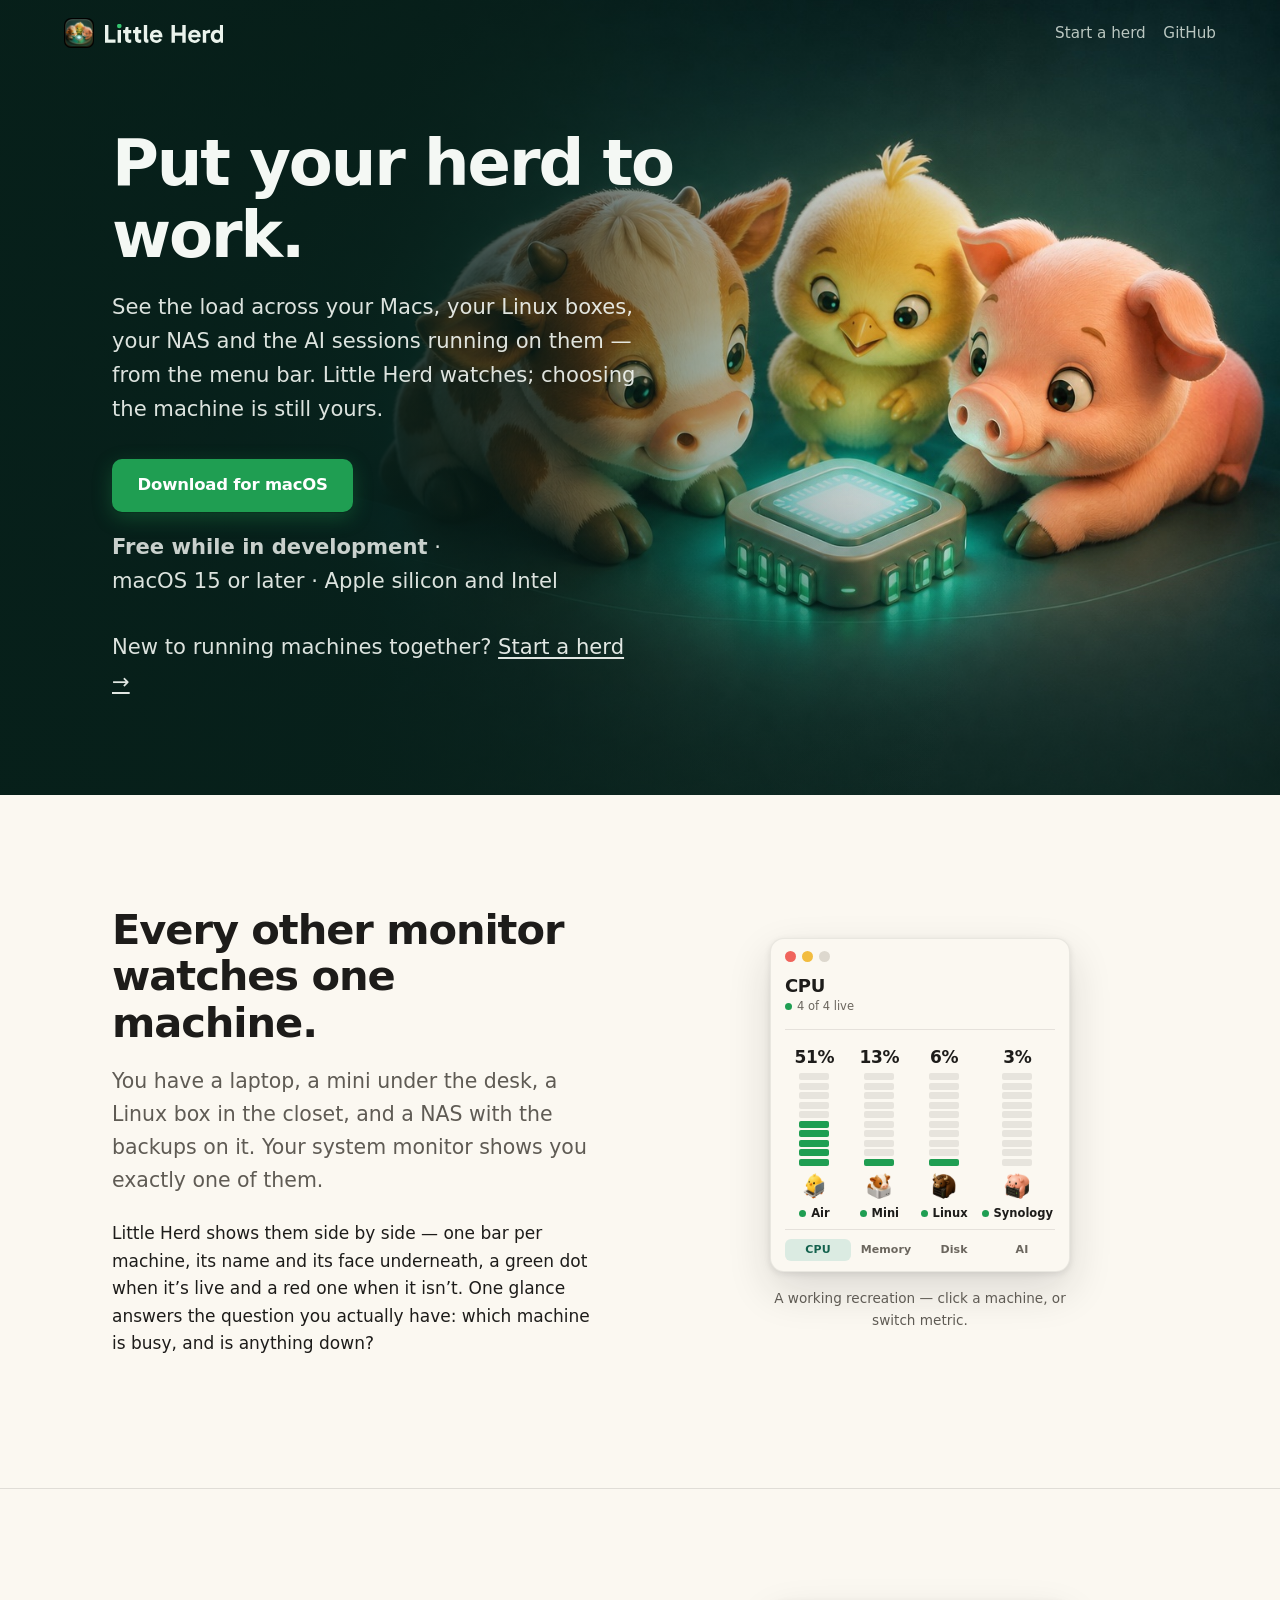
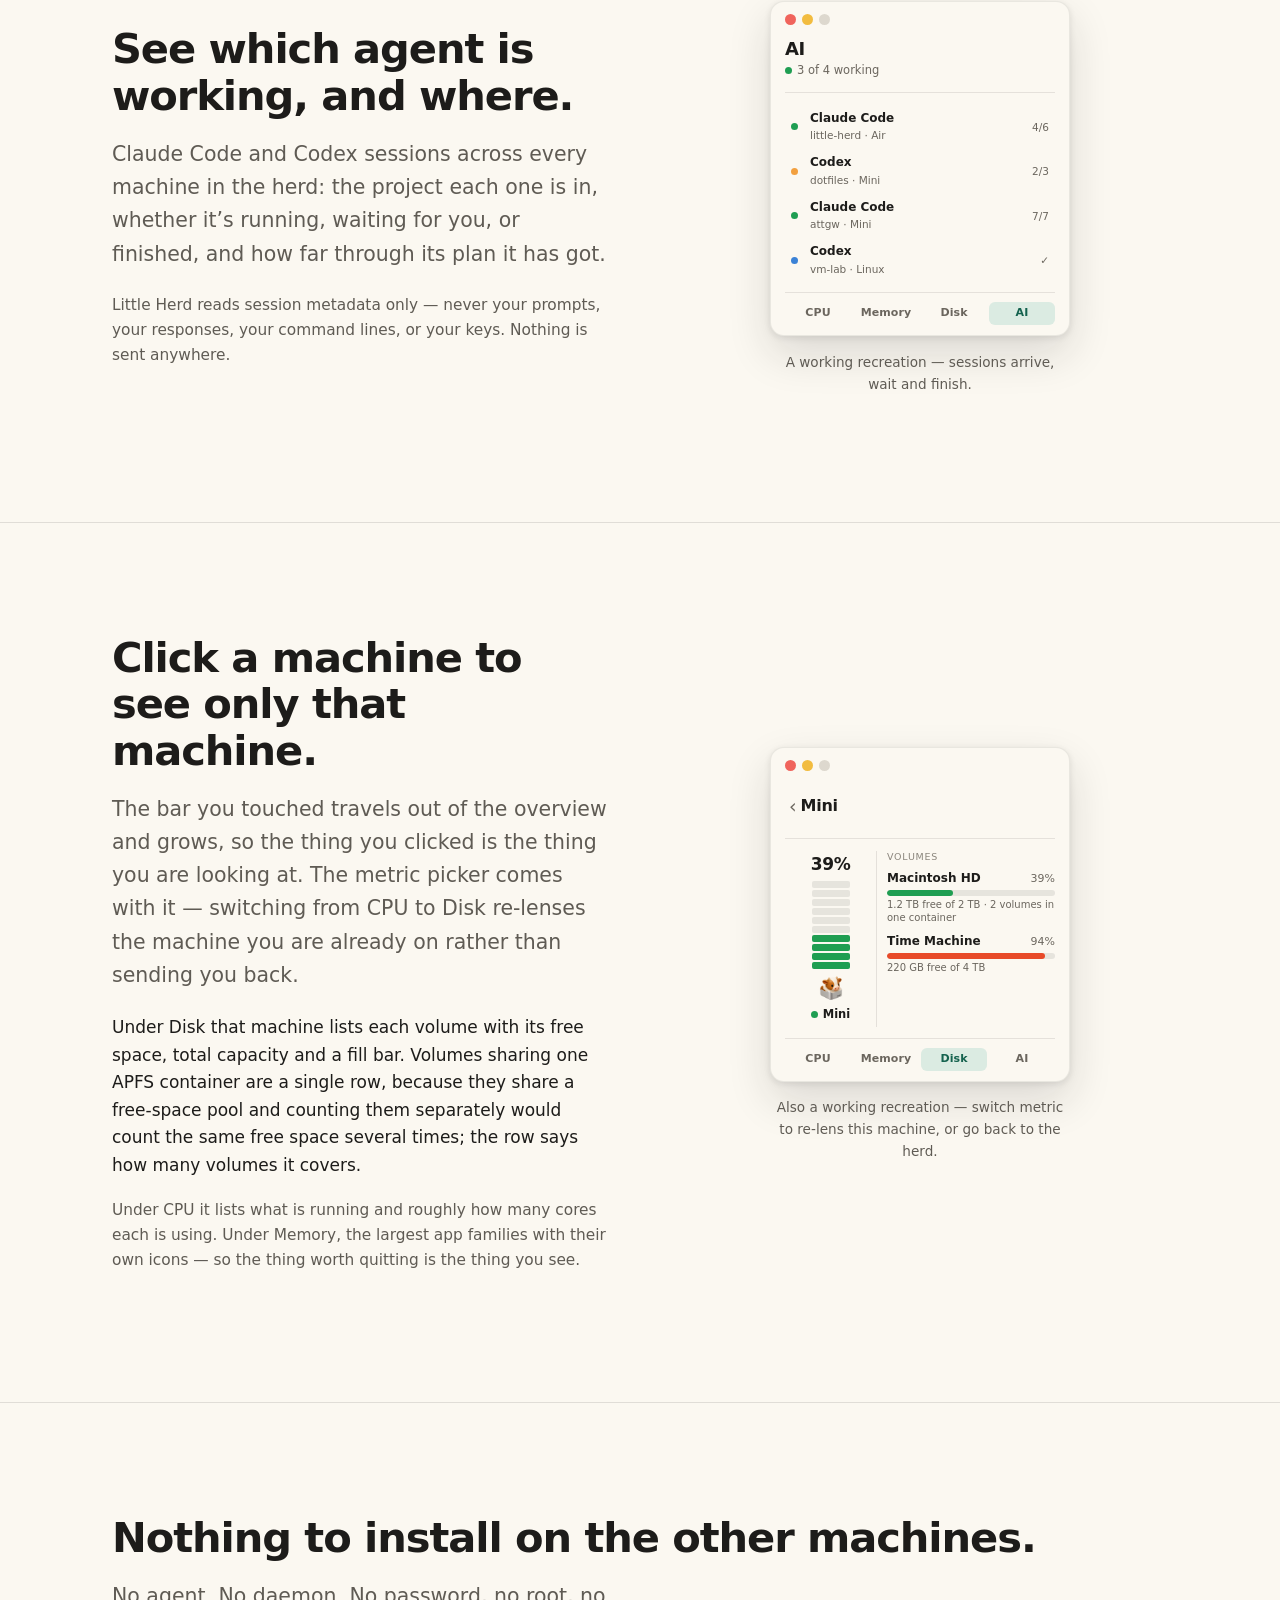
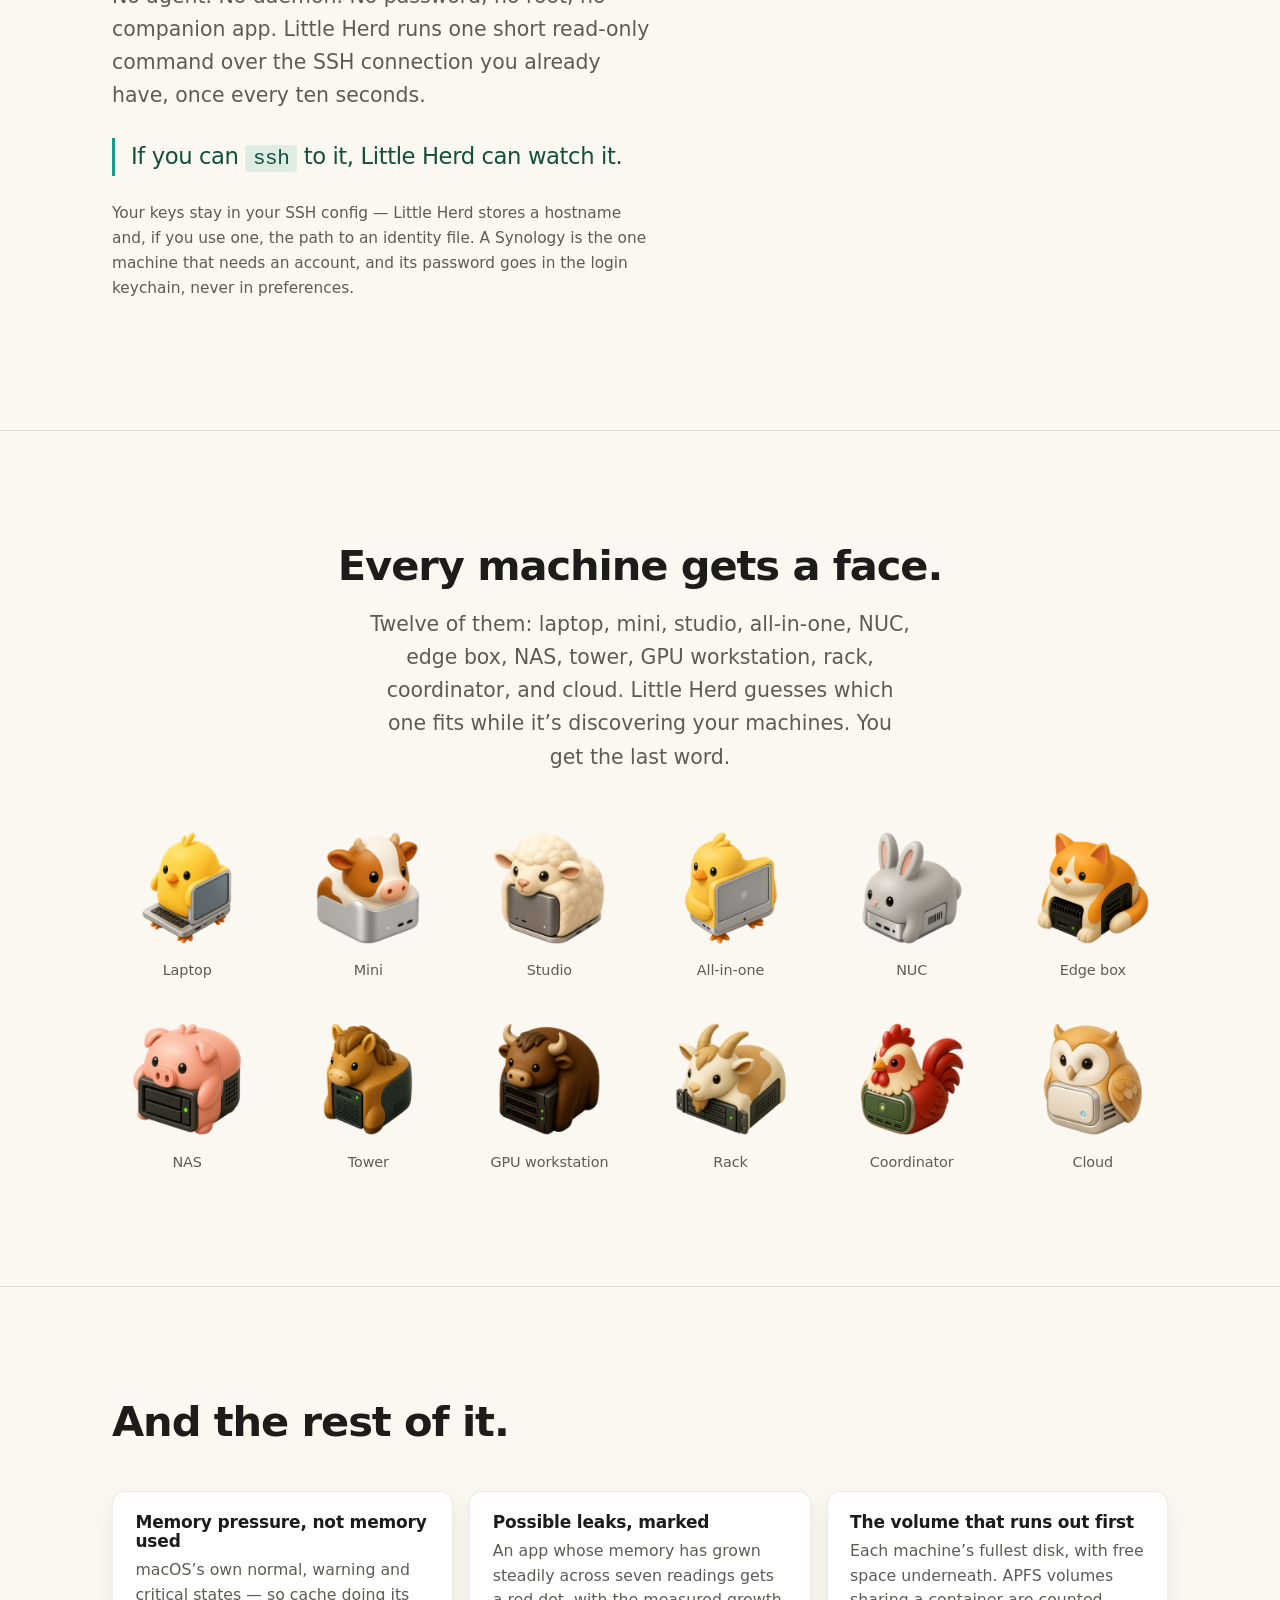
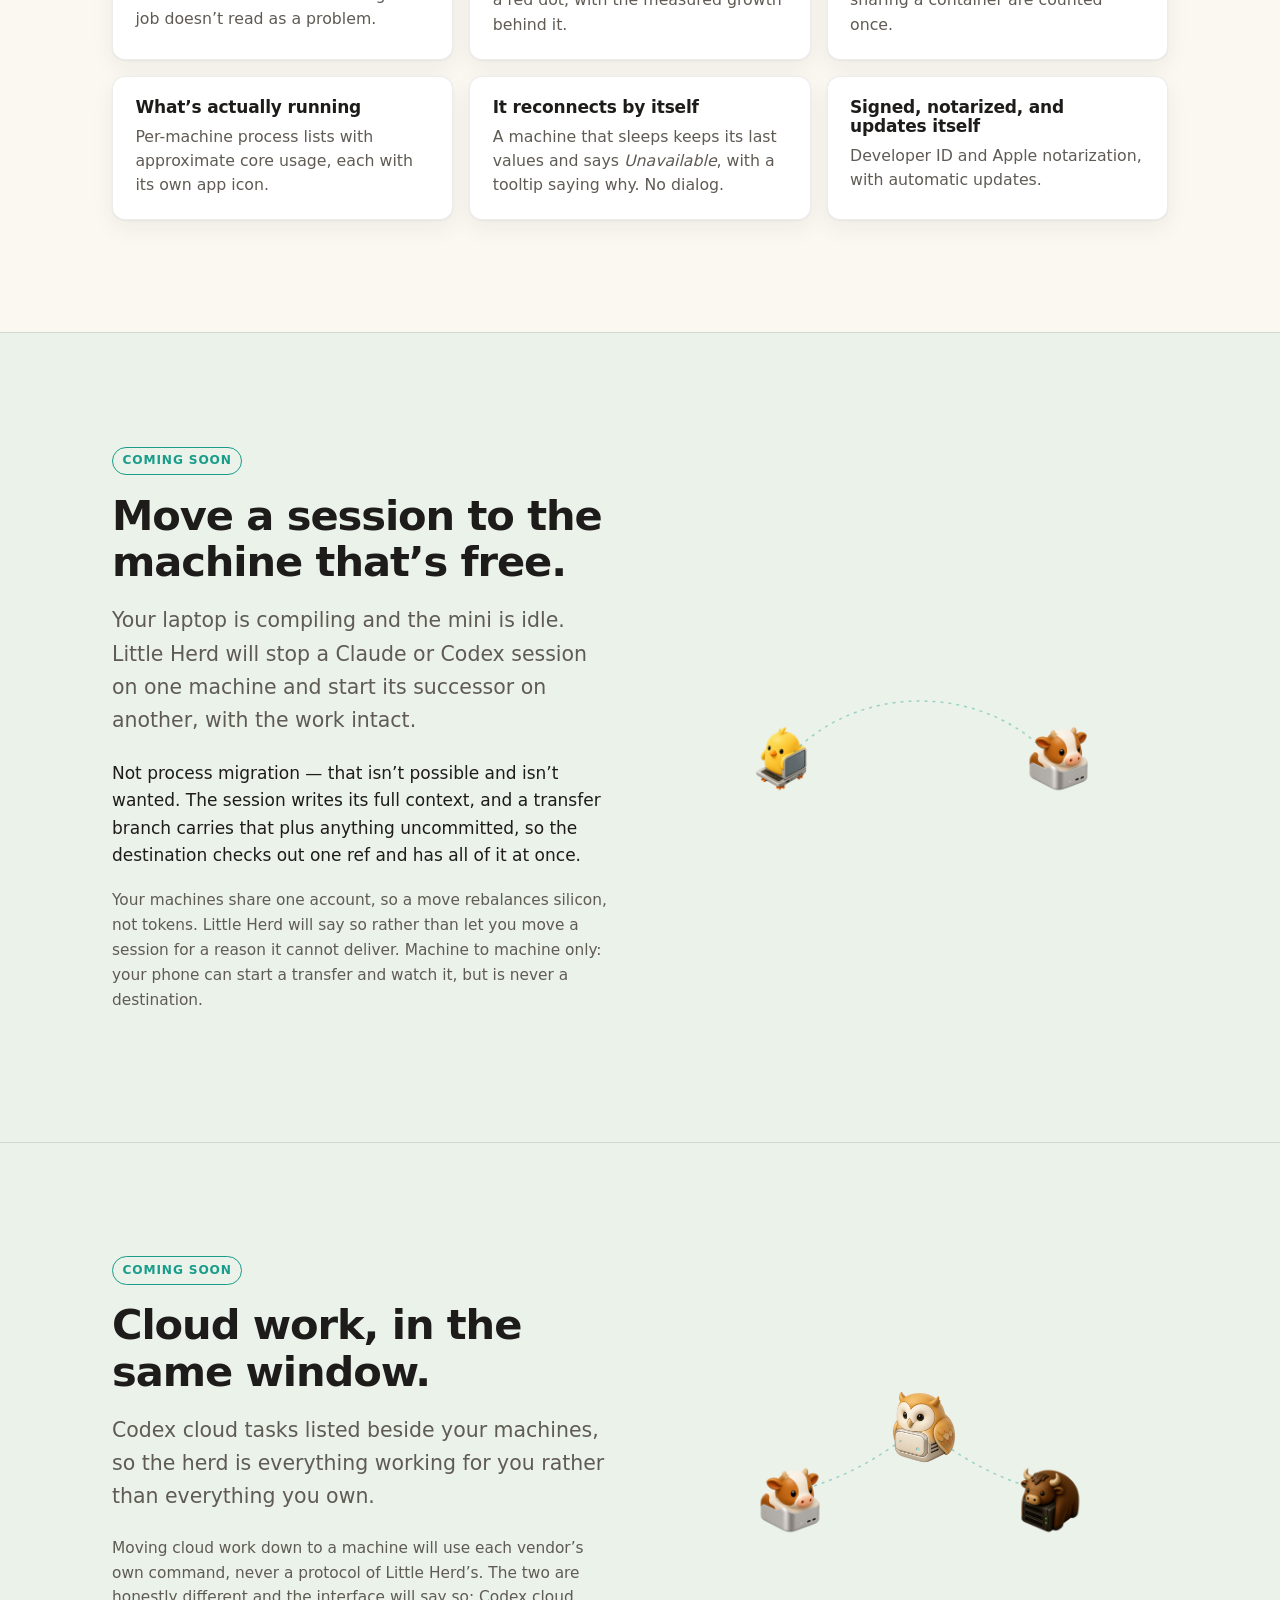
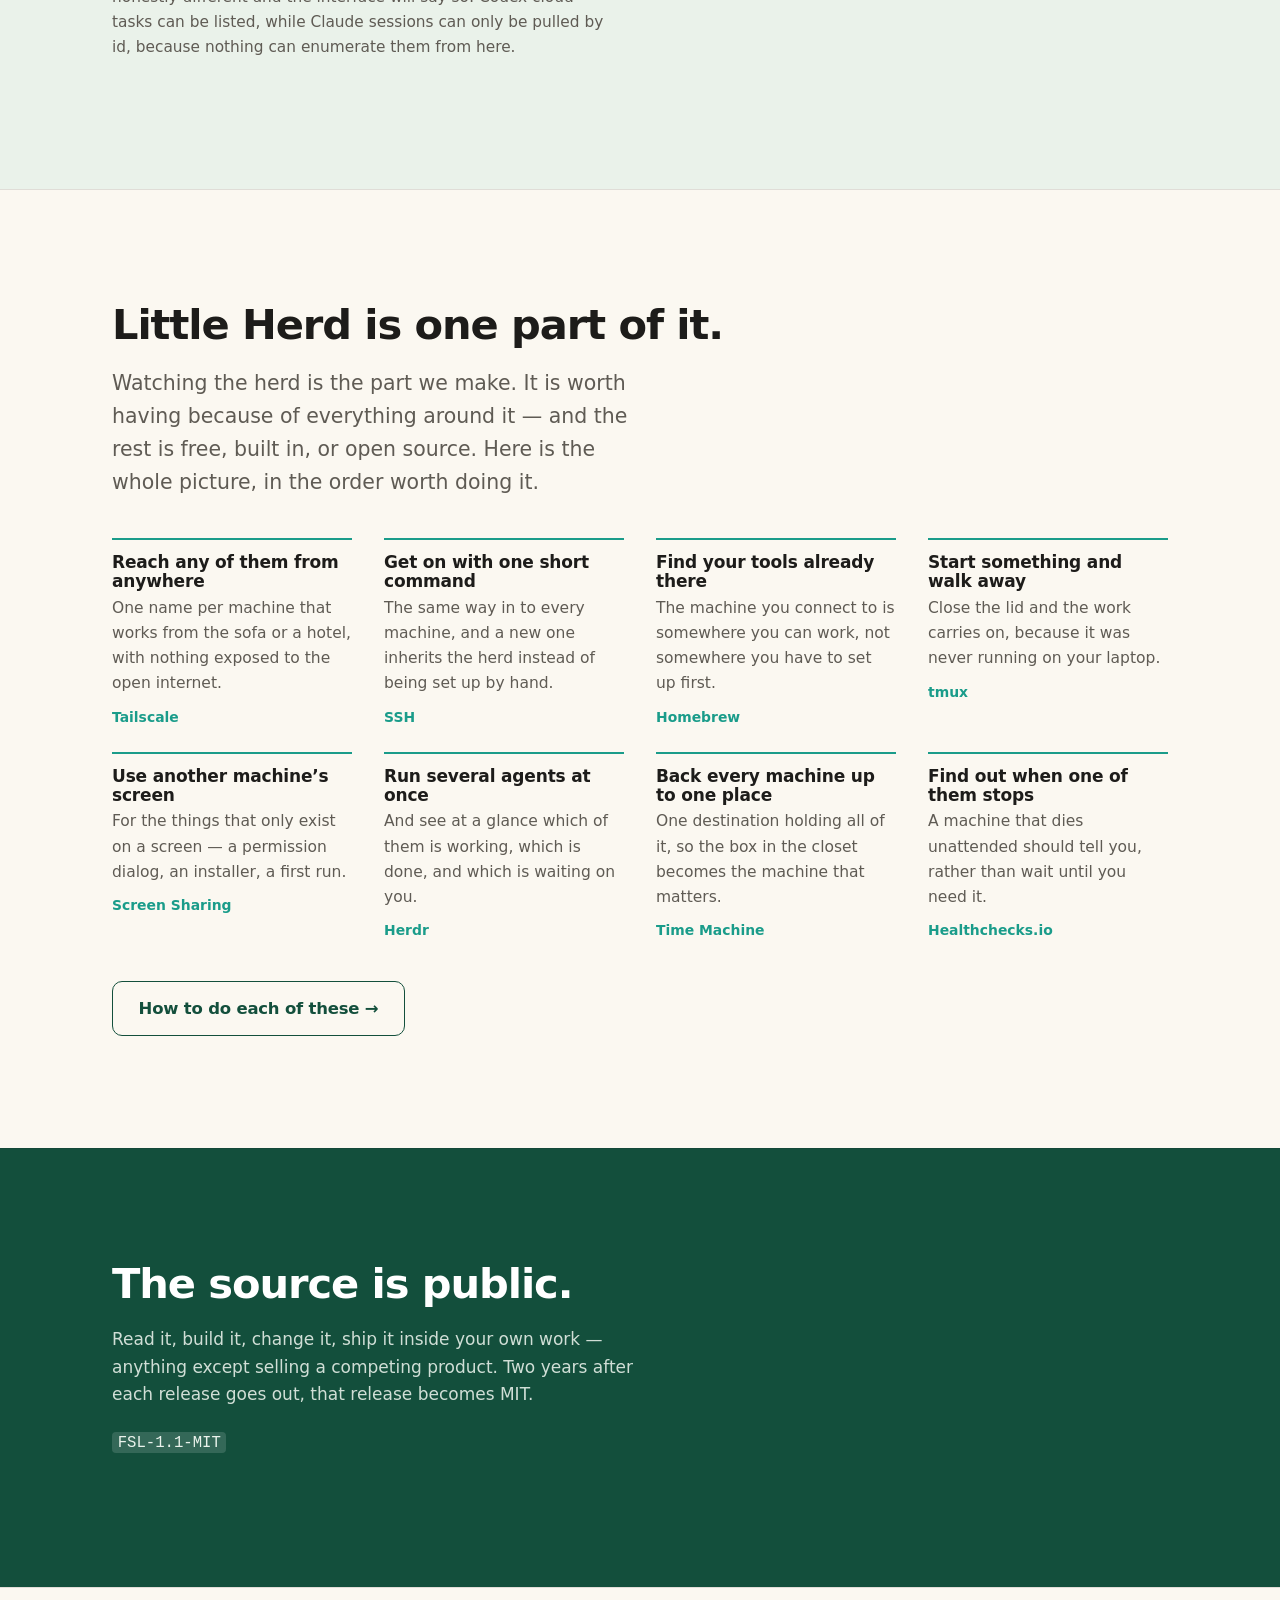
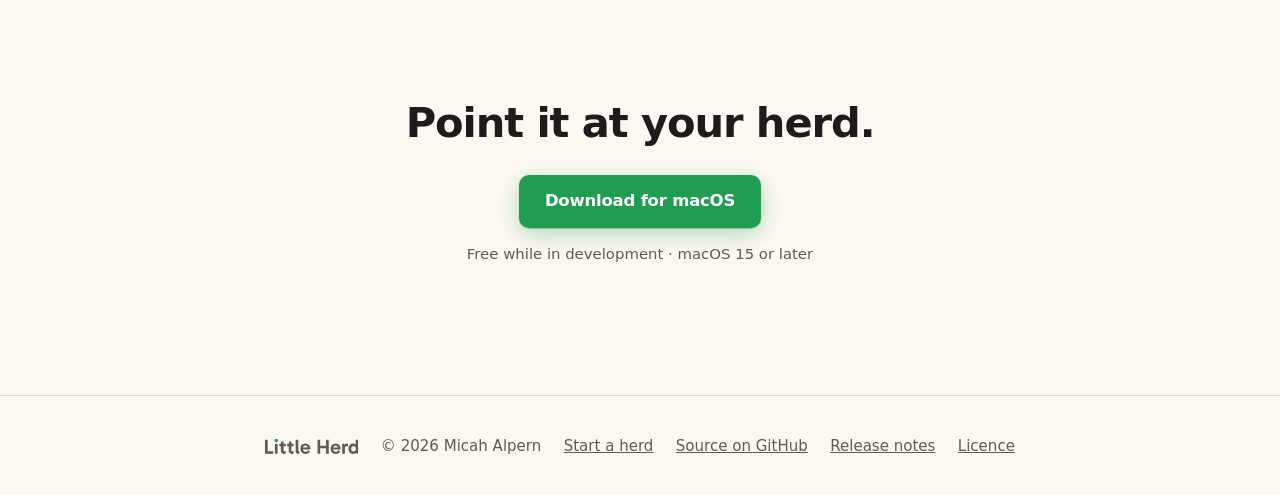
==== site/index.html @ 5bb8f6c9 "Open the site with the line the app opens with "Put your herd to work" is what the onboarding screen" ====
<!doctype html>
<html lang="en">
<head>
<meta charset="utf-8">
<meta name="viewport" content="width=device-width, initial-scale=1">
<title>Little Herd — a menu-bar monitor for all your machines</title>
<meta name="description" content="Little Herd watches your Mac, your other Macs, your Linux boxes and your NAS from the menu bar — CPU, memory, disk, and which AI agents are running where.">
<link rel="icon" href="images/icon.png">
<meta property="og:title" content="Little Herd">
<meta property="og:description" content="Put your herd to work. See the load across your machines and the AI sessions running on them, from the menu bar.">
<meta property="og:image" content="images/social-card.jpg">
<meta property="og:type" content="website">
<meta name="twitter:card" content="summary_large_image">
<link rel="stylesheet" href="style.css">
</head>
<body>

<header class="top">
  <img src="images/icon.png" alt="">
  <svg class="wordmark" viewBox="0 0 915 147" role="img" aria-label="Little Herd"><use href="wordmark.svg#wordmark"/></svg>
  <nav><a href="herd.html">Start a herd</a> <a href="https://github.com/malpern/little-herd">GitHub</a></nav>
</header>

<div class="hero">
  <div class="wrap">
    <h1>Put your herd to work.</h1>
    <p>See the load across your Macs, your Linux boxes, your NAS and the AI
       sessions running on them — from the menu bar. Little Herd watches;
       choosing the machine is still yours.</p>
    <a class="cta" href="https://github.com/malpern/little-herd/releases/latest">Download for macOS</a>
    <p class="fine"><span><b>Free while in development</b></span> · <span>macOS 15 or later</span> · <span>Apple silicon and Intel</span></p>
    <p class="hero-aside">New to running machines together?
      <a href="herd.html">Start a herd &rarr;</a></p>
  </div>
</div>

<main>

<section>
  <div class="wrap split">
    <div>
      <h2>Every other monitor watches one machine.</h2>
      <p class="lede">You have a laptop, a mini under the desk, a Linux box in
        the closet, and a NAS with the backups on it. Your system monitor shows
        you exactly one of them.</p>
      <p>Little Herd shows them side by side — one bar per machine, its name and
        its face underneath, a green dot when it’s live and a red one when it
        isn’t. One glance answers the question you actually have: which machine
        is busy, and is anything down?</p>
    </div>
    <div class="shot">
      <div class="lh" data-lh-demo data-view="cpu"></div>
      <p class="demo-note">A working recreation &mdash; click a machine, or switch metric.</p>
    </div>
  </div>
</section>

<!-- This section had no picture: the only shots on hand were CPU and memory,
     and pairing either with it would illustrate a claim it does not show. The
     live panel solves it properly -- sessions arriving and finishing is motion,
     which a still could never have carried anyway. -->
<section>
  <div class="wrap split">
    <div>
    <h2>See which agent is working, and where.</h2>
    <p class="lede">Claude Code and Codex sessions across every machine in the
      herd: the project each one is in, whether it’s running, waiting for you,
      or finished, and how far through its plan it has got.</p>
    <p class="note">Little Herd reads session metadata only — never your
      prompts, your responses, your command lines, or your keys. Nothing is
      sent anywhere.</p>
    </div>
    <div class="shot">
      <div class="lh" data-lh-demo data-view="ai"></div>
      <p class="demo-note">A working recreation &mdash; sessions arrive, wait and finish.</p>
    </div>
  </div>
</section>

<section>
  <div class="wrap split">
    <div>
      <h2>Click a machine to see only that machine.</h2>
      <p class="lede">The bar you touched travels out of the overview and
        grows, so the thing you clicked is the thing you are looking at. The
        metric picker comes with it &mdash; switching from CPU to Disk
        re-lenses the machine you are already on rather than sending you back.</p>
      <p>Under Disk that machine lists each volume with its free space, total
        capacity and a fill bar. Volumes sharing one APFS container are a
        single row, because they share a free-space pool and counting them
        separately would count the same free space several times; the row says
        how many volumes it covers.</p>
      <p class="note">Under CPU it lists what is running and roughly how many
        cores each is using. Under Memory, the largest app families with their
        own icons &mdash; so the thing worth quitting is the thing you see.</p>
    </div>
    <div class="shot">
      <div class="lh" data-lh-demo data-view="disk" data-focus="Mini"></div>
      <p class="demo-note">Also a working recreation &mdash; switch metric to
        re-lens this machine, or go back to the herd.</p>
    </div>
  </div>
</section>

<section>
  <div class="wrap">
    <h2>Nothing to install on the other machines.</h2>
    <p class="lede">No agent. No daemon. No password, no root, no companion app.
      Little Herd runs one short read-only command over the SSH connection you
      already have, once every ten seconds.</p>
    <p class="pull">If you can <code>ssh</code> to it, Little Herd can watch it.</p>
    <p class="note">Your keys stay in your SSH config — Little Herd stores a
      hostname and, if you use one, the path to an identity file. A Synology is
      the one machine that needs an account, and its password goes in the login
      keychain, never in preferences.</p>
  </div>
</section>

<section class="herdware">
  <div class="wrap">
    <h2>Every machine gets a face.</h2>
    <p class="lede">Twelve of them: laptop, mini, studio, all-in-one, NUC, edge
      box, NAS, tower, GPU workstation, rack, coordinator, and cloud. Little
      Herd guesses which one fits while it’s discovering your machines. You get
      the last word.</p>
    <ul class="avatars">
      <li><img src="images/herdware/chick-laptop.png" alt=""><span>Laptop</span></li>
      <li><img src="images/herdware/calf-mini.png" alt=""><span>Mini</span></li>
      <li><img src="images/herdware/lamb-studio.png" alt=""><span>Studio</span></li>
      <li><img src="images/herdware/duck-all-in-one.png" alt=""><span>All-in-one</span></li>
      <li><img src="images/herdware/rabbit-nuc.png" alt=""><span>NUC</span></li>
      <li><img src="images/herdware/cat-edge.png" alt=""><span>Edge box</span></li>
      <li><img src="images/herdware/piglet-nas.png" alt=""><span>NAS</span></li>
      <li><img src="images/herdware/pony-tower.png" alt=""><span>Tower</span></li>
      <li><img src="images/herdware/ox-gpu.png" alt=""><span>GPU workstation</span></li>
      <li><img src="images/herdware/goat-rack.png" alt=""><span>Rack</span></li>
      <li><img src="images/herdware/rooster-coordinator.png" alt=""><span>Coordinator</span></li>
      <li><img src="images/herdware/owl-cloud.png" alt=""><span>Cloud</span></li>
    </ul>
  </div>
</section>

<section>
  <div class="wrap">
    <h2>And the rest of it.</h2>
    <div class="grid">
      <div class="card">
        <h3>Memory pressure, not memory used</h3>
        <p>macOS’s own normal, warning and critical states — so cache doing its
           job doesn’t read as a problem.</p>
      </div>
      <div class="card">
        <h3>Possible leaks, marked</h3>
        <p>An app whose memory has grown steadily across seven readings gets a
           red dot, with the measured growth behind it.</p>
      </div>
      <div class="card">
        <h3>The volume that runs out first</h3>
        <p>Each machine’s fullest disk, with free space underneath. APFS volumes
           sharing a container are counted once.</p>
      </div>
      <div class="card">
        <h3>What’s actually running</h3>
        <p>Per-machine process lists with approximate core usage, each with its
           own app icon.</p>
      </div>
      <div class="card">
        <h3>It reconnects by itself</h3>
        <p>A machine that sleeps keeps its last values and says <em>Unavailable</em>,
           with a tooltip saying why. No dialog.</p>
      </div>
      <div class="card">
        <h3>Signed, notarized, and updates itself</h3>
        <p>Developer ID and Apple notarization, with automatic updates.</p>
      </div>
    </div>
  </div>
</section>

<!-- Not shipped. Every claim in here is future tense and the pill says so;
     the detail comes from HANDOFF item 4 (transfer) and item 8 (cloud). -->
<section class="soon">
  <div class="wrap split">
    <div>
    <span class="pill">Coming soon</span>
    <h2>Move a session to the machine that&rsquo;s free.</h2>
    <p class="lede">Your laptop is compiling and the mini is idle. Little Herd
      will stop a Claude or Codex session on one machine and start its
      successor on another, with the work intact.</p>
    <p>Not process migration &mdash; that isn&rsquo;t possible and isn&rsquo;t
      wanted. The session writes its full context, and a transfer branch
      carries that plus anything uncommitted, so the destination checks out one
      ref and has all of it at once.</p>
    <p class="note">Your machines share one account, so a move rebalances
      silicon, not tokens. Little Herd will say so rather than let you move a
      session for a reason it cannot deliver. Machine to machine only: your
      phone can start a transfer and watch it, but is never a destination.</p>
    </div>
    <div class="scene scene-move" aria-hidden="true">
      <img class="s-src" src="images/herdware/chick-laptop.png" alt="">
      <img class="s-dst" src="images/herdware/calf-mini.png" alt="">
      <svg class="s-wire" viewBox="0 0 420 168" preserveAspectRatio="xMidYMid meet">
        <!-- the route is drawn once and the pulse is the same path with a short
             dash travelling along it, so the two can never disagree -->
        <path class="s-route" d="M84 98 C 150 30, 270 30, 336 98"/>
        <path class="s-pulse" d="M84 98 C 150 30, 270 30, 336 98"/>
      </svg>
    </div>
  </div>
</section>

<section class="soon">
  <div class="wrap split">
    <div>
    <span class="pill">Coming soon</span>
    <h2>Cloud work, in the same window.</h2>
    <p class="lede">Codex cloud tasks listed beside your machines, so the herd
      is everything working for you rather than everything you own.</p>
    <p class="note">Moving cloud work down to a machine will use each
      vendor&rsquo;s own command, never a protocol of Little Herd&rsquo;s. The
      two are honestly different and the interface will say so: Codex cloud
      tasks can be listed, while Claude sessions can only be pulled by id,
      because nothing can enumerate them from here.</p>
    </div>
    <div class="scene scene-cloud" aria-hidden="true">
      <img class="c-owl" src="images/herdware/owl-cloud.png" alt="">
      <img class="c-m1" src="images/herdware/calf-mini.png" alt="">
      <img class="c-m2" src="images/herdware/ox-gpu.png" alt="">
      <svg class="s-wire" viewBox="0 0 420 168" preserveAspectRatio="xMidYMid meet">
        <path class="s-route" d="M104 104 C 146 90, 172 72, 192 58"/>
        <path class="s-pulse c-p1" d="M104 104 C 146 90, 172 72, 192 58"/>
        <path class="s-route" d="M316 104 C 274 90, 248 72, 228 58"/>
        <path class="s-pulse c-p2" d="M316 104 C 274 90, 248 72, 228 58"/>
      </svg>
    </div>
  </div>
</section>

<!-- Reserved: the price block goes here when there is one. Deliberately empty
     so pricing can arrive without the page being redrawn around it. -->

<section class="herd-idea">
  <div class="wrap">
    <h2>Little Herd is one part of it.</h2>
    <p class="lede">Watching the herd is the part we make. It is worth having
      because of everything around it &mdash; and the rest is free, built in, or
      open source. Here is the whole picture, in the order worth doing it.</p>
    <div class="four">
      <div><h3>Reach any of them from anywhere</h3>
        <p>One name per machine that works from the sofa or a hotel, with
          nothing exposed to the open internet.</p>
        <a class="card-tool" href="herd.html#reach">Tailscale</a></div>
      <div><h3>Get on with one short command</h3>
        <p>The same way in to every machine, and a new one inherits the herd
          instead of being set up by hand.</p>
        <a class="card-tool" href="herd.html#connect">SSH</a></div>
      <div><h3>Find your tools already there</h3>
        <p>The machine you connect to is somewhere you can work, not somewhere
          you have to set up first.</p>
        <a class="card-tool" href="herd.html#tools">Homebrew</a></div>
      <div><h3>Start something and walk away</h3>
        <p>Close the lid and the work carries on, because it was never running
          on your laptop.</p>
        <a class="card-tool" href="herd.html#detach">tmux</a></div>
      <div><h3>Use another machine&rsquo;s screen</h3>
        <p>For the things that only exist on a screen &mdash; a permission
          dialog, an installer, a first run.</p>
        <a class="card-tool" href="herd.html#screen">Screen Sharing</a></div>
      <div><h3>Run several agents at once</h3>
        <p>And see at a glance which of them is working, which is done, and
          which is waiting on you.</p>
        <a class="card-tool" href="herd.html#agents">Herdr</a></div>
      <div><h3>Back every machine up to one place</h3>
        <p>One destination holding all of it, so the box in the closet becomes
          the machine that matters.</p>
        <a class="card-tool" href="herd.html#backup">Time Machine</a></div>
      <div><h3>Find out when one of them stops</h3>
        <p>A machine that dies unattended should tell you, rather than wait
          until you need it.</p>
        <a class="card-tool" href="herd.html#alerts">Healthchecks.io</a></div>
    </div>
    <a class="cta ghost" href="herd.html">How to do each of these &rarr;</a>
  </div>
</section>

<section class="licence">
  <div class="wrap">
    <h2>The source is public.</h2>
    <p>Read it, build it, change it, ship it inside your own work — anything
      except selling a competing product. Two years after each release goes out,
      that release becomes MIT.</p>
    <p><code>FSL-1.1-MIT</code></p>
  </div>
</section>

<section class="end">
  <div class="wrap">
    <h2>Point it at your herd.</h2>
    <a class="cta" href="https://github.com/malpern/little-herd/releases/latest">Download for macOS</a>
    <p class="fine"><span>Free while in development</span> · <span>macOS 15 or later</span></p>
  </div>
</section>

</main>

<footer>
  <div class="wrap">
    <svg class="wordmark foot" viewBox="0 0 915 147" role="img" aria-label="Little Herd"><use href="wordmark.svg#wordmark"/></svg>
    <span>© 2026 Micah Alpern</span>
    <a href="herd.html">Start a herd</a>
    <a href="https://github.com/malpern/little-herd">Source on GitHub</a>
    <a href="https://github.com/malpern/little-herd/releases">Release notes</a>
    <a href="https://github.com/malpern/little-herd/blob/main/LICENSE.md">Licence</a>
  </div>
</footer>

<script src="demo.js"></script>
</body>
</html>
---- site/style.css ----
/* Little Herd — one stylesheet, shared by every page.
   Lifted out of index.html when the guide became a second page; a copy in
   each would have drifted within a week. */

/* ---------------------------------------------------------------- tokens
   Taken from the app's own asset catalog (LittleHerd/Assets.xcassets) so the
   page and the screenshots cannot drift apart. Do not eyedropper the art. */
:root {
  --cream:      #FBF8F1;   /* HerdBackground, light */
  --ink:        #1D1C1A;   /* HerdBackground, dark  */
  --forest:     #134F3C;   /* HerdForest, light     */
  --green:      #1F9E52;   /* HerdLoadGreen         */
  --teal:       #1A9C8A;   /* HerdLoadTeal          */
  --alert:      #E84A29;   /* DashboardView.swift   */

  --bg:         var(--cream);
  --fg:         var(--ink);
  --muted:      #5F5B54;
  --rule:       rgba(29, 28, 26, 0.12);
  --card:       #FFFFFF;
  --card-edge:  rgba(29, 28, 26, 0.08);
  --shadow:     0 1px 2px rgba(29,28,26,.05), 0 8px 24px rgba(29,28,26,.06);
  --licence-bg: var(--forest);

  --measure: 34rem;
  --pad: clamp(1.25rem, 5vw, 4rem);
}
/* Dark is defined twice on purpose. The first block catches a viewer whose OS
   is dark and who has made no explicit choice; the second catches an explicit
   choice, which a media query cannot see. Guarding the first against
   [data-theme="light"] lets an explicit light choice beat a dark OS. */
@media (prefers-color-scheme: dark) {
  :root:not([data-theme="light"]) {
    --bg:        #141513;
    --fg:        #F2EFE8;
    --muted:     #A8A29A;
    --rule:      rgba(242, 239, 232, 0.14);
    --card:      #1C1E1B;
    --card-edge: rgba(242, 239, 232, 0.10);
    --shadow:    0 1px 2px rgba(0,0,0,.4), 0 8px 24px rgba(0,0,0,.3);
    --forest:    #70C799;
    --licence-bg:#10352A;
  }
}
:root[data-theme="dark"] {
  --bg:        #141513;
  --fg:        #F2EFE8;
  --muted:     #A8A29A;
  --rule:      rgba(242, 239, 232, 0.14);
  --card:      #1C1E1B;
  --card-edge: rgba(242, 239, 232, 0.10);
  --shadow:    0 1px 2px rgba(0,0,0,.4), 0 8px 24px rgba(0,0,0,.3);
  --forest:    #70C799;
  --licence-bg:#10352A;
}

/* ----------------------------------------------------------------- base */
* { box-sizing: border-box; }
html { -webkit-text-size-adjust: 100%; }
body {
  margin: 0;
  background: var(--bg);
  color: var(--fg);
  font-family: -apple-system, BlinkMacSystemFont, "SF Pro Text", "Segoe UI", system-ui, sans-serif;
  font-size: 1.0625rem;
  line-height: 1.62;
  -webkit-font-smoothing: antialiased;
}
h1, h2, h3 { line-height: 1.12; letter-spacing: -0.022em; margin: 0; font-weight: 600; }
h2 + p, h2 + .lede { margin-block-start: 1.15rem; }
h1 { font-size: clamp(2.4rem, 6.2vw, 4rem); letter-spacing: -0.032em; }
h2 { font-size: clamp(1.75rem, 3.6vw, 2.6rem); letter-spacing: -0.026em; }
h3 { font-size: 1.0625rem; letter-spacing: -0.01em; }
p  { margin: 0 0 1.1em; }
a  { color: var(--forest); }
code {
  font-family: ui-monospace, "SF Mono", Menlo, monospace;
  font-size: 0.92em;
  background: rgba(26,156,138,.13);
  padding: 0.1em 0.36em;
  border-radius: 4px;
}
img { max-width: 100%; height: auto; display: block; }
.wrap { max-width: 74rem; margin-inline: auto; padding-inline: var(--pad); }
.lede { font-size: clamp(1.06rem, 1.7vw, 1.28rem); color: var(--muted); max-width: var(--measure); }

/* --------------------------------------------------------------- header */
.top {
  position: absolute; inset-block-start: 0; inset-inline: 0; z-index: 3;
  display: flex; align-items: center; gap: .7rem;
  padding: 1.15rem var(--pad);
  color: #EAF3EC;
}
.top img { width: 30px; height: 30px; border-radius: 7px; }
/* The wordmark is outlined Gabarito, so it needs no webfont: the letters take
   currentColor and the tittle-turned-status-dot takes --dot, which inherits
   through <use> where a class selector could not reach. */
.wordmark { height: 19px; width: auto; color: inherit; }
.wordmark.foot { height: 15px; color: var(--muted); }
.top { --dot: #34C46F; }   /* over the dark hero, the darker green goes muddy */
footer { --dot: var(--green); }
.top nav { margin-inline-start: auto; }
.top nav { display: flex; gap: 1.1rem; }
.top nav a { color: rgba(234,243,236,.78); text-decoration: none; font-size: .95rem; }
.top nav a:hover { color: #fff; }

/* ----------------------------------------------------------------- hero
   The art is generated with a deliberately calm, dark left third; the scrim
   only deepens it so white type is safe at every width. */
.hero {
  position: relative;
  background: #0C2B24 url(images/hero.jpg) right center / cover no-repeat;
  color: #F4F8F4;
  min-height: min(41rem, 88vh);
  display: flex; align-items: center;
}
.hero::before {
  content: ""; position: absolute; inset: 0;
  background:
    linear-gradient(96deg, rgba(7,32,26,.96) 0%, rgba(7,32,26,.88) 30%, rgba(8,36,29,.34) 56%, rgba(8,36,29,0) 76%),
    linear-gradient(to top, rgba(7,32,26,.62), rgba(7,32,26,0) 42%);
}
.hero .wrap { position: relative; z-index: 2; width: 100%; padding-block: 8rem 4rem; }
.hero h1 { max-width: 15ch; }
.hero p {
  font-size: clamp(1.08rem, 1.75vw, 1.32rem);
  color: rgba(244,248,244,.9);
  max-width: 33rem; margin-block: 1.15rem 2rem;
}
.cta {
  display: inline-block; background: var(--green); color: #fff;
  font-size: 1.03rem; font-weight: 600; letter-spacing: -0.012em;
  padding: .82rem 1.6rem; border-radius: 10px; text-decoration: none;
  box-shadow: 0 1px 1px rgba(0,0,0,.18), 0 6px 20px rgba(31,158,82,.32);
}
.cta:hover { background: #24B25D; }
.fine { font-size: .93rem; color: rgba(244,248,244,.66); margin-block-start: .9rem; max-width: 38rem; }
.fine b { font-weight: 600; color: rgba(244,248,244,.82); }
/* Break between the dot-separated facts, never inside one — the default wrap
   stranded "silicon and Intel" on its own line under "Apple". */
.fine > span { white-space: nowrap; }

/* ------------------------------------------------------------------ motion
   Two animations, both of which mean something. Anything decorative was left
   out on purpose: scattered scroll-reveals are what a generated page looks
   like, and this one has a real mark and real toys to spend motion on. */

/* The dot in the wordmark is a status light, so it behaves like one. It lives
   inside the <use> shadow tree where no selector reaches it, so the colour is
   animated through the custom property instead -- which needs @property to be
   registered as a colour, or it would jump rather than fade. Browsers without
   @property simply get a steady dot. */
@property --dot { syntax: "<color>"; inherits: true; initial-value: #1F9E52; }
@keyframes herd-live { 0%, 100% { --dot: #34C46F; } 50% { --dot: #2C8C57; } }

.avatars img { transition: transform .3s cubic-bezier(.2,.7,.3,1), filter .3s ease; }
.cta { transition: background .18s ease, transform .18s ease, box-shadow .18s ease; }

@media (prefers-reduced-motion: no-preference) {
  .top { animation: herd-live 4.5s ease-in-out infinite; }
  /* the avatars read as toys; they should feel like you could pick one up */
  .avatars li:hover img {
    transform: translateY(-7px) scale(1.045);
    filter: drop-shadow(0 8px 12px rgba(29,28,26,.20));
  }
  .cta:hover { transform: translateY(-1px); }
}

/* ------------------------------------------------------- the live miniature
   A recreation of the app window, laid out to match the real one: cream
   ground, segmented vertical bars, avatar and name under each, and the header
   swapping to whichever machine you point at. Labelled on the page as a demo,
   because it is one -- the numbers are invented. */
.lh {
  width: 300px; background: var(--cream); color: var(--ink);  /* HerdBackground, the app's own window colour */
  border: 1px solid var(--card-edge); border-radius: 14px; padding: 12px 14px 10px;
  box-shadow: 0 2px 6px rgba(29,28,26,.10), 0 18px 44px rgba(29,28,26,.14);
  font-size: 13px; line-height: 1.35; user-select: none;
}
:root[data-theme="dark"] .lh, 
:root:not([data-theme="light"]) .lh { color: var(--ink); }
.lh, .lh * { -webkit-font-smoothing: antialiased; }
.lh-chrome { display: flex; gap: 6px; margin-bottom: 12px; }
.lh-chrome i { width: 11px; height: 11px; border-radius: 50%; background: #DDD8CE; }
.lh-chrome .r { background: #F0645C; } .lh-chrome .y { background: #F2BC3F; } .lh-chrome .g { background: #DDD8CE; }

/* Every box below has a FIXED height, not a minimum. The window must not
   change size when you open a machine, switch metric, or when a session
   finishes -- it sits inline in the page, so any growth shoves the reader's
   place on the page. */
.lh-head { height: 56px; border-bottom: 1px solid rgba(29,28,26,.10); padding-bottom: 9px; margin-bottom: 12px; overflow: hidden; }
.lh-stage { height: 176px; }
/* `hidden` sets display:none from the UA stylesheet, which ANY author display
   rule outranks -- so `.lh-rows { display: grid }` kept the AI rows painting
   underneath the CPU view, as a column of stray status dots below the window.
   Restate it with weight the author rules cannot beat. */
.lh [hidden] { display: none !important; }
.lh-cols, .lh-rows { height: 100%; }
.lh-metric { font-size: 18px; font-weight: 700; letter-spacing: -.02em; color: #1D1C1A; }
.lh-sub { display: block; font-size: 11.5px; color: #6B665E; margin-top: 1px; }
.lh-dot { display: inline-block; width: 7px; height: 7px; border-radius: 50%; background: #1F9E52;
  margin-right: 5px; vertical-align: middle; transition: background-color .45s ease; }
.lh-dot.down { background: #E84A29; } .lh-dot.running { background: #1F9E52; }
.lh-dot.waiting { background: #F2A03F; } .lh-dot.done { background: #3B82D6; }
/* A machine's own page. The app puts the bar you clicked on the left, grown,
   with the metric value above it and the avatar and name below -- and makes
   that whole column the way back, alongside the chevron. The detail sits to
   its right behind a divider under a small caps title. */
.lh-focus { display: flex; align-items: center; height: 100%; }
.lh-back {
  display: flex; align-items: center; gap: 4px;
  border: 0; background: none; font: inherit; color: inherit;
  cursor: pointer; padding: 3px 4px; border-radius: 6px;
}
.lh-back:hover { background: rgba(26,156,138,.10); }
.lh-chev { font-size: 19px; line-height: 1; color: #6B665E; }
.lh-back b { font-weight: 700; font-size: 16px; letter-spacing: -.02em; }

.lh-detail { display: flex; gap: 10px; height: 100%; }
.lh-sum {
  flex: 0 0 92px; display: flex; flex-direction: column; align-items: center; gap: 5px;
  border: 0; background: none; font: inherit; color: inherit; cursor: pointer;
  /* square on the divider side, or the radius bends the rule into an arc */
  border-radius: 8px 0 0 8px; padding: 2px 0;
  border-right: 1px solid rgba(29,28,26,.10);
}
.lh-sum:hover { background: rgba(26,156,138,.10); }
.lh-sum-pct { font-size: 17px; font-weight: 700; letter-spacing: -.02em; font-variant-numeric: tabular-nums; }
.lh-sum-pct.hot { color: #E84A29; }
/* the grown bar: wider blocks than the overview's, which is the whole point */
.lh-sum-bar { display: flex; flex-direction: column; gap: 2px; width: 38px; }
.lh-sum-bar i { height: 7px; border-radius: 2px; background: rgba(29,28,26,.09);
  transition: background-color .45s cubic-bezier(.4,0,.2,1); }
.lh-sum-bar i.green { background: #1F9E52; } .lh-sum-bar i.yellow { background: #E8C13F; }
.lh-sum-bar i.orange { background: #EE8B33; } .lh-sum-bar i.red { background: #E84A29; }
.lh-sum img { width: 28px; height: 28px; }
.lh-sum-name { font-size: 11.5px; font-weight: 600; white-space: nowrap; }

.lh-pane { flex: 1; min-width: 0; overflow: hidden; }
.lh-pane-title { font-size: 9.5px; letter-spacing: .08em; color: #8A857C; margin-bottom: 6px; }
.lh-line { display: flex; align-items: baseline; gap: 8px; font-size: 12px; margin-bottom: 5px; }
.lh-line b { font-weight: 600; }
.lh-line span { margin-left: auto; color: #6B665E; font-size: 11px; font-variant-numeric: tabular-nums; }
.lh-vol { margin-bottom: 8px; }
.lh-vol-top { display: flex; align-items: baseline; font-size: 12px; }
.lh-vol-top b { font-weight: 600; }
.lh-vol-top span { margin-left: auto; color: #6B665E; font-size: 11px; font-variant-numeric: tabular-nums; }
.lh-vol-bar { height: 6px; border-radius: 3px; background: rgba(29,28,26,.09); margin: 3px 0 2px; overflow: hidden; }
.lh-vol-bar i { display: block; height: 100%; border-radius: 3px; transition: width .5s ease, background-color .45s ease; }
.lh-vol-bar i.green { background: #1F9E52; } .lh-vol-bar i.yellow { background: #E8C13F; }
.lh-vol-bar i.orange { background: #EE8B33; } .lh-vol-bar i.red { background: #E84A29; }
.lh-vol-sub { font-size: 10px; color: #6B665E; }

.lh-cols { display: grid; grid-template-columns: repeat(4, 1fr); gap: 6px; }
.lh-col { display: flex; flex-direction: column; align-items: center; gap: 5px; border-radius: 8px;
  padding: 4px 2px; outline: none; transition: background-color .25s ease; }
.lh-col { cursor: pointer; }
.lh-col:hover, .lh-col:focus-visible { background: rgba(26,156,138,.10); }
.lh-pct { font-size: 17px; font-weight: 700; letter-spacing: -.02em; font-variant-numeric: tabular-nums;
  transition: color .4s ease; }
.lh-pct.hot { color: #E84A29; }
.lh-bar { display: flex; flex-direction: column; gap: 2.5px; width: 30px; }
.lh-bar i { height: 7px; border-radius: 2px; background: rgba(29,28,26,.09);
  transition: background-color .45s cubic-bezier(.4,0,.2,1); }
.lh-bar i.green { background: #1F9E52; } .lh-bar i.yellow { background: #E8C13F; }
.lh-bar i.orange { background: #EE8B33; } .lh-bar i.red { background: #E84A29; }
.lh-col img { width: 30px; height: 30px; }
.lh-name { font-size: 11.5px; font-weight: 600; white-space: nowrap; }
.lh-free { font-size: 10px; color: #6B665E; min-height: 13px; }  /* reserved even when empty */

.lh-rows { display: grid; grid-template-rows: repeat(4, 1fr); gap: 2px; }
.lh-agent { display: flex; align-items: center; gap: 7px; padding: 0 6px; border-radius: 8px; outline: none;
  transition: background-color .25s ease; }
.lh-agent-name { flex: 1; min-width: 0; }
.lh-agent-name b { display: block; font-size: 12px; font-weight: 600; }
.lh-agent-name i { font-style: normal; font-size: 10.5px; color: #6B665E; }
.lh-step { font-size: 10.5px; color: #6B665E; font-variant-numeric: tabular-nums; }

.lh-tabs { display: flex; gap: 2px; margin-top: 11px; border-top: 1px solid rgba(29,28,26,.10); padding-top: 9px; }
.lh-tabs button {
  flex: 1; font: inherit; font-size: 11px; font-weight: 600; letter-spacing: .01em;
  border: 0; background: none; color: #6B665E; padding: 4px 0; border-radius: 6px; cursor: pointer;
}
.lh-tabs button[aria-selected="true"] { background: rgba(26,156,138,.14); color: #14624E; }
.lh-tabs button:hover { color: #14624E; }

.demo-note { font-size: .85rem; color: var(--muted); margin-top: .9rem; text-align: center; max-width: 300px; }

/* -------------------------------------------------------------- sections */
section { padding-block: clamp(4rem, 9vw, 7rem); }
section + section { border-block-start: 1px solid var(--rule); }
.split { display: grid; grid-template-columns: 1fr 1fr; gap: clamp(2rem, 5vw, 4.5rem); align-items: center; }
.split .shot { justify-self: center; }
/* Direct child only. As `.shot img` this also matched every avatar inside the
   live demo, giving each one the screenshot's rounded corners and drop shadow
   -- which on a transparent PNG draws a little white plate behind the animal. */
.shot > img {
  border-radius: 14px;
  box-shadow: 0 2px 6px rgba(29,28,26,.10), 0 18px 44px rgba(29,28,26,.14);
  width: 300px;
}
.pull {
  font-size: clamp(1.15rem, 2vw, 1.42rem);
  letter-spacing: -0.018em; color: var(--forest);
  border-inline-start: 3px solid var(--teal);
  padding-inline-start: 1rem; margin-block: 1.6rem;
  max-width: var(--measure);
}
.note { font-size: .96rem; color: var(--muted); max-width: var(--measure); }

/* --------------------------------------------------------------- avatars */
.herdware { text-align: center; }
.herdware h2, .herdware .lede { margin-inline: auto; }
.herdware .lede { margin-block-end: 3rem; }
.avatars {
  list-style: none; margin: 0; padding: 0;
  display: grid; gap: clamp(1rem, 2.4vw, 2rem);
  grid-template-columns: repeat(auto-fit, minmax(8.5rem, 1fr));
}
.avatars li { display: flex; flex-direction: column; align-items: center; gap: .35rem; }
.avatars img { width: clamp(84px, 11vw, 132px); height: auto; }
.avatars span { font-size: .9rem; color: var(--muted); letter-spacing: -0.006em; }

/* ------------------------------------------------------------------ grid */
.grid {
  display: grid; gap: 1rem; margin-block-start: 2.8rem;
  grid-template-columns: repeat(auto-fit, minmax(16.5rem, 1fr));
}
.card {
  background: var(--card); border: 1px solid var(--card-edge);
  border-radius: 13px; padding: 1.35rem 1.4rem; box-shadow: var(--shadow);
}
.card h3 { margin-block-end: .45rem; }
.card p { margin: 0; font-size: .985rem; color: var(--muted); line-height: 1.55; }

/* ----------------------------------------------------------- coming soon
   Given its own ground so nobody mistakes it for what ships today. */
.soon { background: rgba(26,156,138,.07); }
:root[data-theme="dark"] .soon { background: rgba(26,156,138,.10); }
@media (prefers-color-scheme: dark) { :root:not([data-theme="light"]) .soon { background: rgba(26,156,138,.10); } }
.pill {
  display: inline-block; font-size: .76rem; font-weight: 600;
  letter-spacing: .07em; text-transform: uppercase;
  color: var(--teal); border: 1px solid currentColor;
  padding: .2rem .6rem; border-radius: 999px; margin-block-end: 1.1rem;
}
.soon .split + .split { margin-block-start: clamp(2.5rem, 5vw, 4rem); }

/* --------------------------------------------------------------- licence */
.licence { background: var(--licence-bg); color: #EAF3EC; }
.licence h2 { color: #fff; }
.licence p { color: rgba(234,243,236,.88); max-width: var(--measure); }
.licence code { background: rgba(255,255,255,.14); color: #EAF3EC; }

/* ------------------------------------------------------------------ foot */
.end { text-align: center; }
.end h2 { margin-block-end: 1.8rem; }
/* .fine is capped at 38rem so it wraps well under the hero's left-aligned
   column. In a centred section that cap makes the block hug the left edge and
   centre its text inside itself, which put the fine print well left of the
   button it belongs to. */
.end .fine { margin-inline: auto; color: var(--muted); }
footer { border-block-start: 1px solid var(--rule); padding-block: 2.4rem; }
footer .wrap { display: flex; flex-wrap: wrap; gap: 1.4rem; align-items: center; justify-content: center;
               font-size: .94rem; color: var(--muted); }
footer a { color: var(--muted); }

/* ---------------------------------------------------------------- narrow */
@media (max-width: 47rem) {
  .split { grid-template-columns: 1fr; }
  .split .shot { order: -1; }
  .hero { min-height: 0; }
  .hero .wrap { padding-block: 7.5rem 3.5rem; }
  /* The desktop scrim is horizontal because the art's calm space is on the
     left. Stacked at phone width that went nearly opaque and buried the
     characters, so narrow screens get one vertical gradient instead, and the
     art is centred rather than pinned right. */
  .hero { background-position: 58% center; }
  .hero::before {
    background: linear-gradient(rgba(7,32,26,.42), rgba(7,32,26,.80) 66%);
  }
}

/* ------------------------------------------------------------------ guide
   The second page. Same tokens, same type scale; what changes is that this
   one is read rather than scanned, so the measure tightens and the traps get
   a rule of their own. */
.top-solid { position: static; background: var(--forest); }
:root[data-theme="dark"] .top-solid { background: #10352A; }
@media (prefers-color-scheme: dark) { :root:not([data-theme="light"]) .top-solid { background: #10352A; } }
.lockup { display: flex; align-items: center; gap: .7rem; text-decoration: none; color: inherit; }

.guide-intro { padding-block: clamp(3rem, 7vw, 5rem) 1rem; }
.guide-intro h1 { font-size: clamp(2.1rem, 5vw, 3.2rem); margin-block: .6rem .9rem; }
.guide-intro .lede, .guide-intro .note { max-width: 40rem; }
.guide-intro .note { margin-block-start: 1rem; }

.steps { list-style: none; margin: 0 auto; padding-block: 1rem clamp(3rem, 6vw, 5rem); }
.step { display: grid; grid-template-columns: 3rem 1fr; gap: clamp(1rem, 2.5vw, 2rem); padding-block: clamp(2rem, 4vw, 3rem); }
.step + .step { border-block-start: 1px solid var(--rule); }
.step-n {
  font-size: 1.5rem; font-weight: 600; color: var(--teal);
  font-variant-numeric: tabular-nums; line-height: 1.1;
}
.step-body { max-width: 40rem; }
.step-body h2 { font-size: clamp(1.4rem, 2.6vw, 1.9rem); }
.step-body p { margin-block: 0 1em; }
.what { font-size: 1.1rem; color: var(--fg); margin-block-start: .7rem !important; }
.what b { font-weight: 600; }
/* A trap is the part worth paying for; it gets a rule so it cannot be skimmed. */
.trap {
  border-inline-start: 3px solid var(--alert);
  padding: .15rem 0 .15rem 1rem;
  font-size: .97rem; color: var(--muted);
}
.trap b { color: var(--fg); font-weight: 600; }
.step pre {
  background: rgba(29,28,26,.05); border: 1px solid var(--card-edge);
  border-radius: 9px; padding: .85rem 1rem; overflow-x: auto;
  font-size: .93rem; line-height: 1.5; margin-block: 0 1em;
}
:root[data-theme="dark"] .step pre { background: rgba(242,239,232,.05); }
@media (prefers-color-scheme: dark) { :root:not([data-theme="light"]) .step pre { background: rgba(242,239,232,.05); } }
.step pre code { background: none; padding: 0; font-size: inherit; }
kbd {
  font: inherit; font-size: .9em; border: 1px solid var(--card-edge);
  border-block-end-width: 2px; border-radius: 5px; padding: .05em .35em;
  background: var(--card);
}
.payoff { background: var(--licence-bg); color: #EAF3EC; text-align: center; padding-block: clamp(3.5rem, 7vw, 5.5rem); }
.payoff h2 { color: #fff; }
.payoff .lede { color: rgba(234,243,236,.85); margin: 1.1rem auto 2rem; }

/* --------------------------------------------------------- the herd, on home
   Deliberately untinted. It follows the two Coming soon bands, which carry the
   same teal wash, and a third would have merged all three into one long block
   divided only by hairlines. */
.herd-idea .lede { margin-block-end: 2.4rem; }
.four { display: grid; gap: 1.4rem 2rem; grid-template-columns: repeat(auto-fit, minmax(15rem, 1fr)); margin-block-end: 2.4rem; }
.four div { border-block-start: 2px solid var(--teal); padding-block-start: .8rem; }
.four h3 { margin-block-end: .3rem; }
.four p { margin: 0; font-size: .97rem; color: var(--muted); }
/* On the hero the ghost sits on the dark art, so it takes the light ink;
   inside the page it takes the forest. One rule cannot serve both grounds. */
.cta.ghost {
  background: none; box-shadow: none; border: 1px solid currentColor;
  color: var(--forest);
}
.hero .cta.ghost { color: rgba(244,248,244,.9); }
.hero .cta.ghost:hover { background: rgba(255,255,255,.10); color: #fff; }
.cta.ghost:hover { background: rgba(26,156,138,.10); }
.cta-row { display: flex; flex-wrap: wrap; gap: .8rem; align-items: center; }

/* The tool is the means, not the point: the capability is the heading, the
   benefit is the line under it, and the name of the thing that gets you there
   comes third and quietly. */
.how { font-size: .93rem; color: var(--muted); margin-block: -.4em 1.2em !important; }
.how-k {
  font-size: .72rem; letter-spacing: .1em; text-transform: uppercase;
  color: var(--teal); margin-inline-end: .5rem; font-weight: 600;
}
.how-x { color: var(--muted); opacity: .8; }

/* A quiet door to the wider material. It sits under the fine print rather than
   beside the download, because the landing page is the app's. */
.hero-aside { font-size: .93rem; color: rgba(244,248,244,.6); margin-block-start: 1.4rem; }
.hero-aside a { color: rgba(244,248,244,.92); text-underline-offset: 3px; }
.hero-aside a:hover { color: #fff; }

/* ---------------------------------------------------- the coming-soon scenes
   Both are built the same way: Herdware avatars positioned over one SVG that
   holds the route, and a pulse that is THE SAME PATH with a short dash
   travelling along it. Drawing the pulse from the same `d` is what stops the
   dot from drifting off the wire at any width -- an offset-path in CSS pixels
   would have needed the box to stay one fixed size.

   Everything moves only under prefers-reduced-motion: no-preference. With
   motion off the scene still reads: the route is drawn, the machines are lit,
   nothing travels. */
.scene {
  position: relative; width: 100%; max-width: 420px; aspect-ratio: 420 / 168;
  justify-self: center; margin-inline: auto;
}
.scene img { position: absolute; width: 18%; height: auto; }
.s-wire { position: absolute; inset: 0; width: 100%; height: 100%; overflow: visible; }
.s-route {
  fill: none; stroke: var(--teal); stroke-width: 1.5;
  stroke-dasharray: 3 5; opacity: .38;
}
.s-pulse {
  fill: none; stroke: var(--green); stroke-width: 3; stroke-linecap: round;
  /* one short lit segment; the rest of the pattern is the gap it hides in */
  stroke-dasharray: 14 400; stroke-dashoffset: 14; opacity: 0;
  filter: drop-shadow(0 0 5px rgba(31,158,82,.65));
}

/* --- the handoff: source on the left, destination on the right */
.scene-move .s-src { left: 8%;  top: 40%; }
.scene-move .s-dst { right: 8%; top: 40%; }

/* --- the cloud: the owl above and to the right, machines below */
/* The owl sits above and between the two machines. It used to be pinned by its
   right edge and landed on top of the ox at every width. */
.scene-cloud .c-owl { left: 41%;  top: 2%;  width: 20%; }
.scene-cloud .c-m1  { left: 10%;  top: 48%; }
.scene-cloud .c-m2  { right: 10%; top: 48%; }

@media (prefers-reduced-motion: no-preference) {
  @keyframes s-travel {
    0%        { stroke-dashoffset: 14;   opacity: 0; }
    8%        { opacity: 1; }
    72%       { opacity: 1; }
    82%, 100% { stroke-dashoffset: -400; opacity: 0; }
  }
  /* the destination lifts and brightens as the pulse lands on it */
  @keyframes s-arrive {
    0%, 62%   { transform: translateY(0)      scale(1);    filter: none; }
    78%       { transform: translateY(-5px)   scale(1.045);
                filter: drop-shadow(0 6px 10px rgba(31,158,82,.35)); }
    94%, 100% { transform: translateY(0)      scale(1);    filter: none; }
  }
  /* and the source eases back, so the eye is told where to look */
  @keyframes s-depart {
    0%, 4%    { opacity: 1; }
    30%       { opacity: .55; }
    88%, 100% { opacity: 1; }
  }
  @keyframes s-float {
    0%, 100% { transform: translateY(0); }
    50%      { transform: translateY(-7px); }
  }

  .s-pulse            { animation: s-travel 4.2s cubic-bezier(.45,0,.55,1) infinite; }
  .scene-move .s-dst  { animation: s-arrive 4.2s ease-in-out infinite; }
  .scene-move .s-src  { animation: s-depart 4.2s ease-in-out infinite; }
  .scene-cloud .c-owl { animation: s-float 5.5s ease-in-out infinite; }
  .c-p2               { animation-delay: -2.1s; }   /* the two wires alternate */

  /* Parallax where the browser can drive an animation from scroll position.
     Guarded, because without support an unstarted animation would leave the
     avatars stuck at their opening offset rather than where they belong. */
  @supports (animation-timeline: view()) {
    @keyframes s-drift-up   { from { translate: 0 14px; } to { translate: 0 -14px; } }
    @keyframes s-drift-down { from { translate: 0 -9px; } to { translate: 0 9px; } }
    .scene-move .s-src, .scene-cloud .c-m1 {
      animation-name: s-depart, s-drift-up;
      animation-timeline: auto, view();
      animation-range: normal, cover;
    }
    .scene-move .s-dst, .scene-cloud .c-m2 {
      animation-name: s-arrive, s-drift-down;
      animation-timeline: auto, view();
      animation-range: normal, cover;
    }
  }
}

/* ------------------------------------------------------------ guide figures
   One strip per step, built from the same Herdware avatars and the same
   route/pulse vocabulary as the Coming soon scenes, so the guide and the
   product page look like one site. Each says the capability in a picture
   before the prose explains it. */
.fig {
  position: relative; width: 100%; max-width: 420px;
  margin: 1.5rem 0 2.4rem;   /* room for the caption that hangs below it */
}
.fig::before { content: ""; display: block; padding-block-start: 35.7%; }  /* 420:150 */
.fig img { position: absolute; width: 17%; height: auto; }
.fig figcaption {
  position: absolute; inset-block-end: -1.45rem; inset-inline-start: 0;
  font-size: .85rem; color: var(--muted);
}
.fig .s-wire { position: absolute; inset: 0; width: 100%; height: 100%; overflow: visible; }

.fig-ring .f1 { left: 8%;  top: 34%; }
.fig-ring .f2 { left: 41%; top: 30%; }
.fig-ring .f3 { right: 8%; top: 34%; }

/* Three stacked avatars will not fit a 420x150 strip at 17% each -- they were
   sitting on top of one another. This figure is taller and its avatars are
   smaller, and the wires below follow the same box. */
.fig-fan::before { padding-block-start: 50%; }   /* 420:210 */
.fig-fan img { width: 14%; }
.fig-fan .f1 { left: 6%;   top: 32%; }
.fig-fan .f2 { right: 8%;  top: 2%; }
.fig-fan .f3 { right: 8%;  top: 36%; }
.fig-fan .f4 { right: 8%;  top: 70%; }

.fig-kit .f1 { left: 10%;  top: 42%; }
.fig-kit .f2 { left: 41%;  top: 42%; }
.fig-kit .f3 { right: 10%; top: 42%; }
.kit { position: absolute; top: 16%; display: flex; gap: 4px; }
.kit i { width: 9px; height: 9px; border-radius: 2px; background: var(--teal); opacity: .55; }
.kit.k1 { left: 12%; } .kit.k2 { left: 43%; } .kit.k3 { right: 12%; }

.fig-away .f1 { left: 8%;  top: 34%; opacity: .35; }
.fig-away .f2 { left: 60%; top: 34%; }
.ring-track { fill: none; stroke: var(--teal); stroke-width: 2.5; opacity: .25; }
.ring-spin  {
  fill: none; stroke: var(--green); stroke-width: 2.5; stroke-linecap: round;
  stroke-dasharray: 42 147; transform-origin: 286px 70px;
}

.fig-screen .f1 { left: 8%; top: 34%; }
.pane {
  position: absolute; left: 56%; top: 16%; width: 30%; aspect-ratio: 4 / 3;
  border: 2px solid rgba(26,156,138,.55); border-radius: 8px;
  display: grid; place-items: center; background: rgba(26,156,138,.08);
}
.pane img { position: static; width: 62%; }

.fig-agents .f1 { left: 8%; top: 34%; }
.lanes { position: absolute; left: 34%; top: 20%; width: 56%; display: grid; gap: 7px; }
.lanes b {
  height: 13px; border-radius: 4px; background: rgba(29,28,26,.10);
  position: relative; display: block;
}
:root[data-theme="dark"] .lanes b { background: rgba(242,239,232,.10); }
@media (prefers-color-scheme: dark) { :root:not([data-theme="light"]) .lanes b { background: rgba(242,239,232,.10); } }
.lanes b::before {
  content: ""; position: absolute; left: 5px; top: 50%; translate: 0 -50%;
  width: 7px; height: 7px; border-radius: 50%;
}
.lanes .run::before, .lanes .run2::before { background: var(--green); }
.lanes .wait::before { background: #F2A03F; }
.lanes .done::before { background: #3B82D6; }
.lanes b::after {
  content: ""; position: absolute; left: 18px; top: 50%; translate: 0 -50%;
  height: 4px; border-radius: 2px; background: currentColor; opacity: .22;
}
.lanes .run::after   { width: 44%; }
.lanes .wait::after  { width: 26%; }
.lanes .done::after  { width: 58%; }
.lanes .run2::after  { width: 34%; }

/* ---------------------------------------------------------------- tool card
   The tool is not hidden. The capability is still the heading, but this is a
   real link with a real destination -- a guide you cannot follow onward is a
   dead end, and the first version buried each tool in a caption. */
.tool {
  display: grid; grid-template-columns: 1fr auto; align-items: baseline;
  gap: .2rem 1rem; text-decoration: none; color: inherit;
  border: 1px solid var(--card-edge); border-radius: 11px;
  background: var(--card); box-shadow: var(--shadow);
  padding: .85rem 1.05rem; margin-block-end: 1.4rem;
  transition: border-color .2s ease, transform .2s ease;
}
.tool:hover { border-color: var(--teal); transform: translateY(-1px); }
.tool-name { grid-column: 1; grid-row: 1; font-size: 1.05rem; font-weight: 600; letter-spacing: -.012em; color: var(--forest); }
.tool-name code { background: none; padding: 0; font-size: .92em; color: inherit; }
.tool-note { grid-column: 1; grid-row: 2; font-size: .9rem; color: var(--muted); }
/* pin it, or auto-placement fills column 1 first and the link name
   lands where the tool name should be */
.tool-go { grid-column: 2; grid-row: 1 / span 2; align-self: center; font-size: .85rem; color: var(--muted); white-space: nowrap; }

@media (prefers-reduced-motion: no-preference) {
  @keyframes ring-turn { to { rotate: 360deg; } }
  .ring-spin { animation: ring-turn 2.6s linear infinite; }
  .fig .s-pulse.d1 { animation-delay: -1.4s; }
  .fig .s-pulse.d2 { animation-delay: -2.8s; }
}

/* Name the tool on each card and point it at the step that explains it, so the
   grid doubles as navigation rather than only as a summary. */
.four div { display: flex; flex-direction: column; }
.card-tool {
  align-self: flex-start; margin-block-start: .6rem;
  font-size: .87rem; font-weight: 600; color: var(--teal);
  text-decoration: none; border-block-end: 1px solid transparent;
}
.card-tool:hover { border-block-end-color: currentColor; }
/* Six cards in a four-wide grid leave a ragged 4 + 2, so hold three across
   once there is room for them. */
/* Eight cards: four across leaves two clean rows. Three would give 3+3+2 and
   put back the ragged last row this rule exists to prevent. */
@media (min-width: 56rem) { .four { grid-template-columns: repeat(2, 1fr); } }
@media (min-width: 67rem) { .four { grid-template-columns: repeat(4, 1fr); } }
/* an anchored step should not land flush against the top of the window */
.step { scroll-margin-block-start: 2rem; }

/* The guide opens with a promise and closes by handing over. Without them it
   was six steps that simply stopped. */
.promise {
  font-size: 1.06rem; max-width: 40rem;
  border-inline-start: 3px solid var(--teal); padding-inline-start: 1.1rem;
  margin-block: 1.4rem !important;
}
.promise b { font-weight: 600; }
.payoff-last { color: rgba(234,243,236,.72); max-width: 40rem; margin-inline: auto; }
.payoff-cta { justify-content: center; margin-block-start: 1.8rem; }
.payoff .cta.ghost { color: rgba(234,243,236,.9); }
.payoff .cta.ghost:hover { background: rgba(255,255,255,.10); color: #fff; }

/* --- step 7: three machines writing to one destination */
.fig-backup::before { padding-block-start: 50%; }   /* 420:210 */
/* Three stacked at 14% left no gap between their boxes -- they touched at
   full width and overlapped once the figure scaled down. */
.fig-backup img { width: 13%; }
.fig-backup .f1 { left: 6%;  top: 8%; }
.fig-backup .f2 { left: 6%;  top: 38%; }
.fig-backup .f3 { left: 6%;  top: 68%; }
.fig-backup .f4 { right: 8%; top: 38%; width: 19%; }

/* --- step 8: two machines, each holding the other's heartbeat */
.fig-alert .f1 { left: 10%;  top: 36%; }
.fig-alert .f2 { right: 10%; top: 36%; }
.beat {
  position: absolute; width: 9px; height: 9px; border-radius: 50%;
  background: var(--green);
}
.beat.b1 { left: 16%;  top: 22%; }
.beat.b2 { right: 16%; top: 22%; }
@media (prefers-reduced-motion: no-preference) {
  @keyframes beat-pulse { 0%, 100% { opacity: 1; transform: scale(1); }
                          50%      { opacity: .35; transform: scale(.8); } }
  .beat { animation: beat-pulse 2.2s ease-in-out infinite; }
  .beat.b2 { animation-delay: -1.1s; }
}

/* --- the closing note: adjacent to the payoff, so it takes no tint of its own */
.aside-note .lede { max-width: 42rem; }
.aside-note .note { max-width: 42rem; margin-block-start: 1rem; }
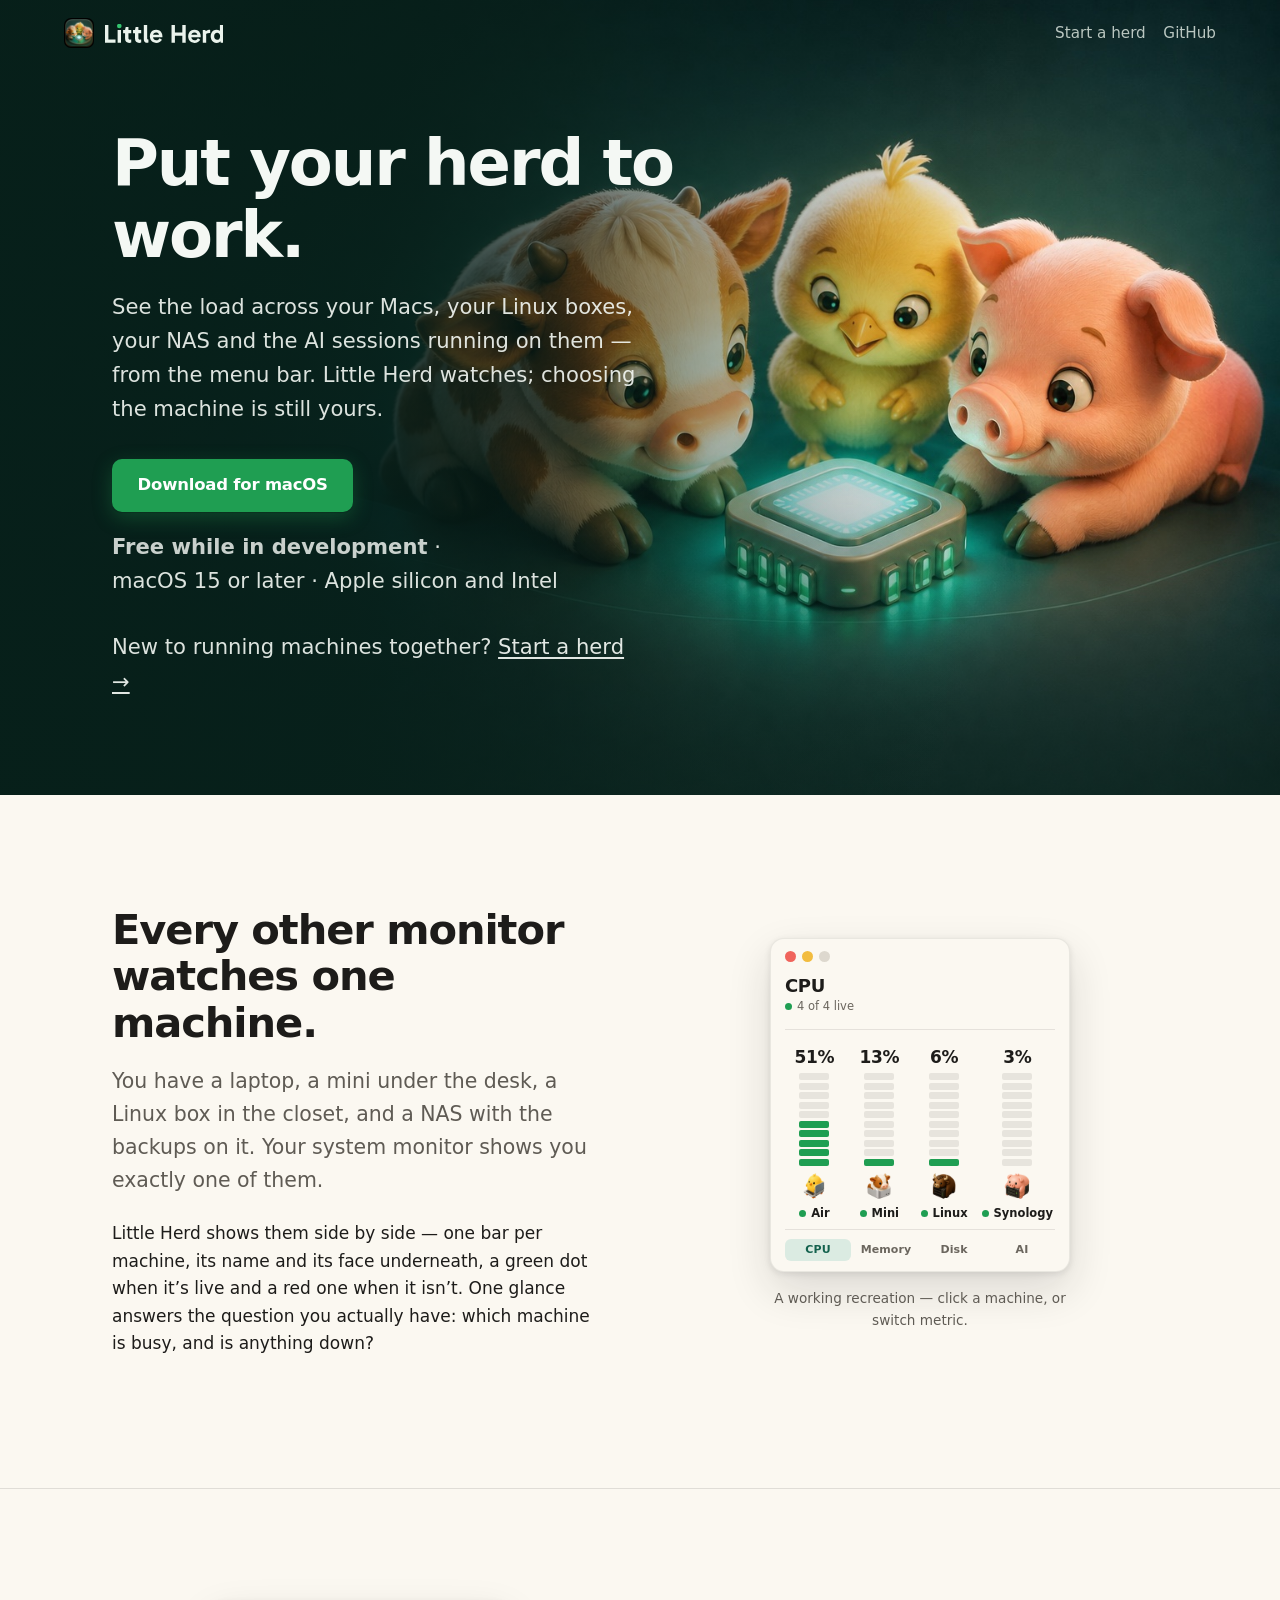
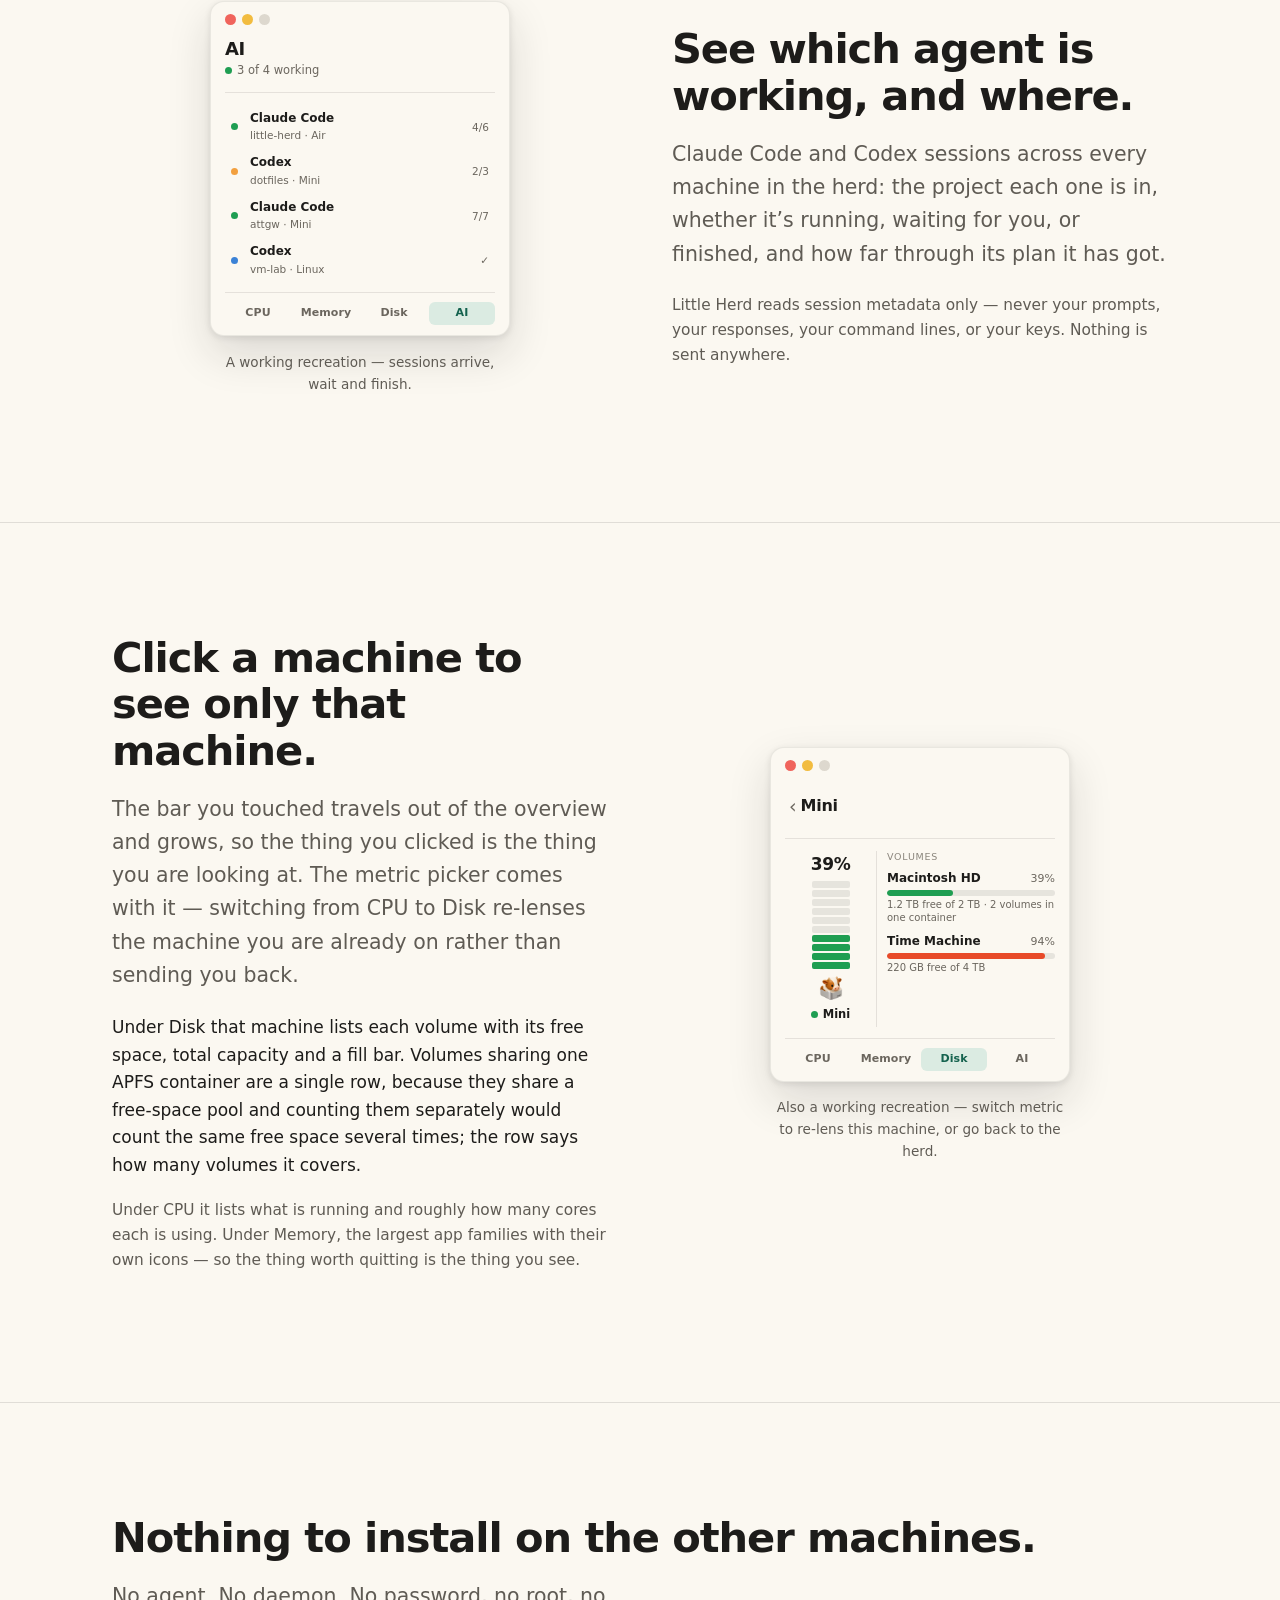
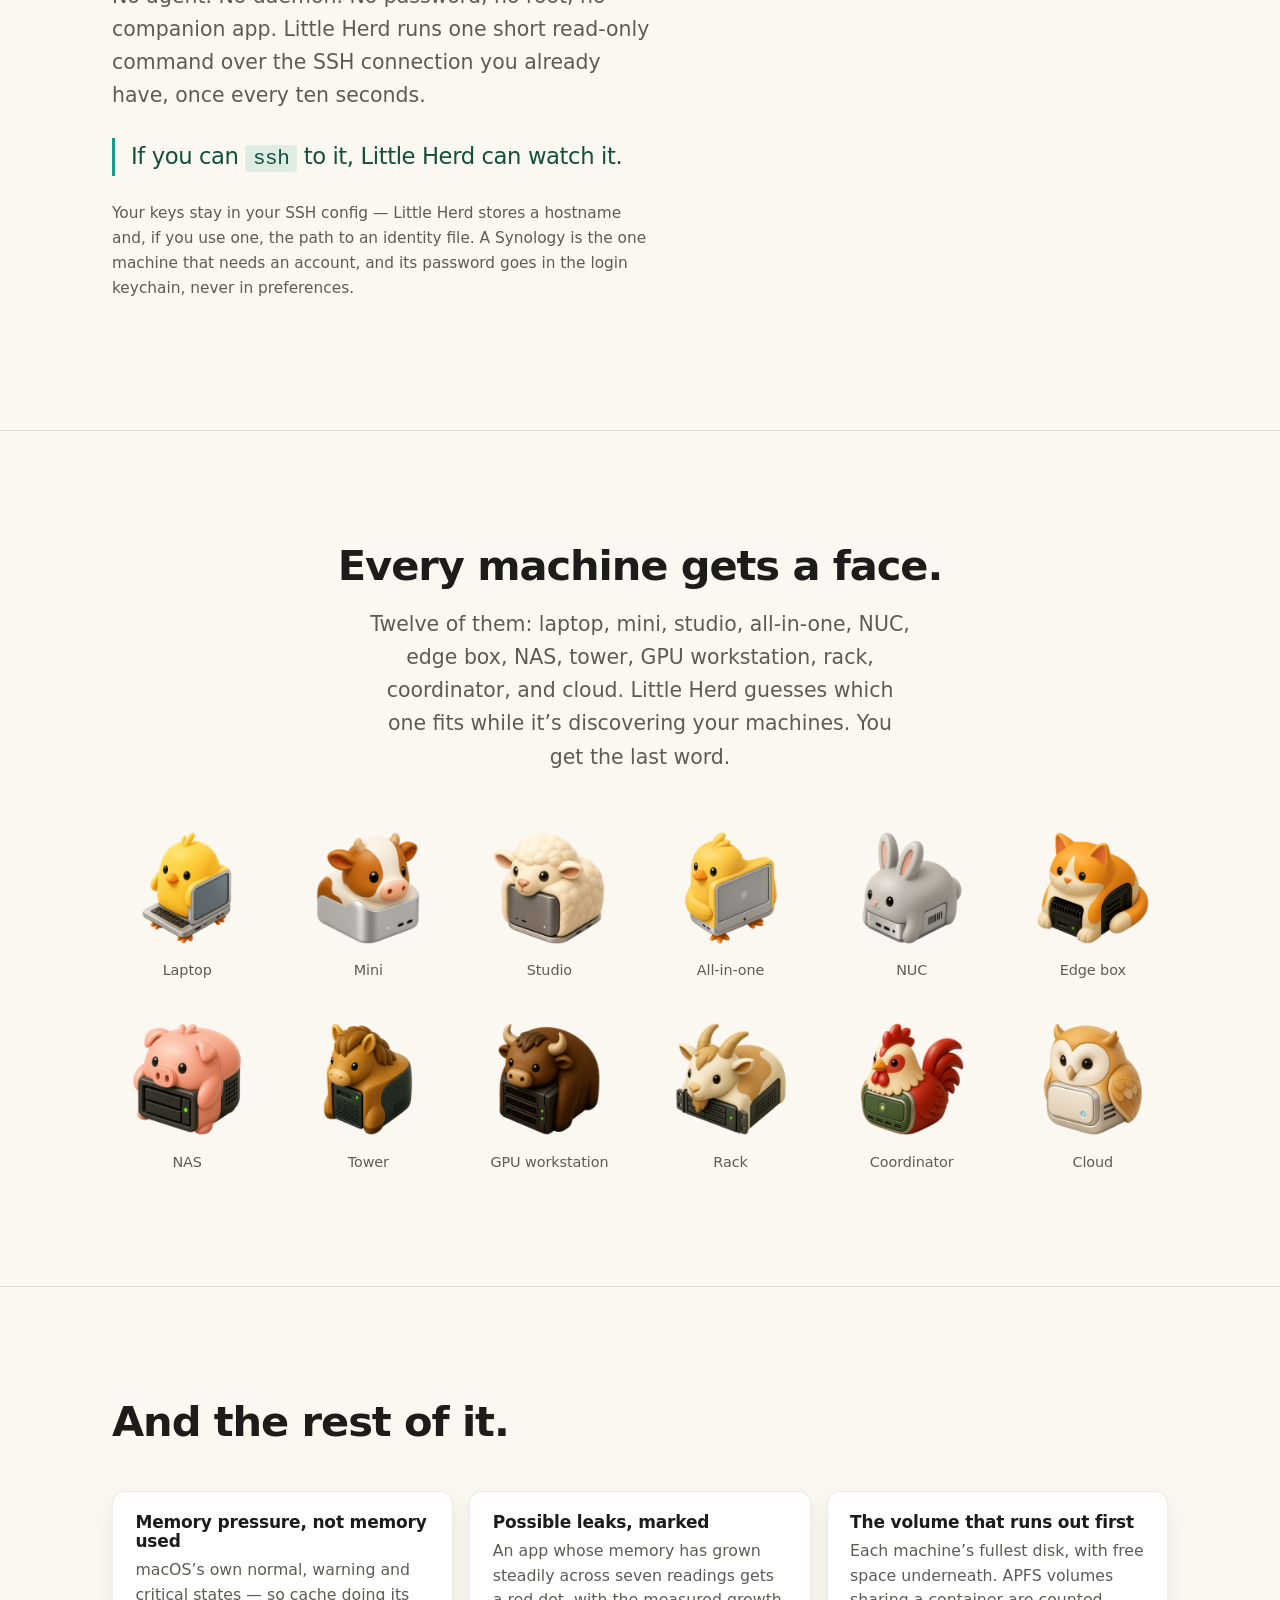
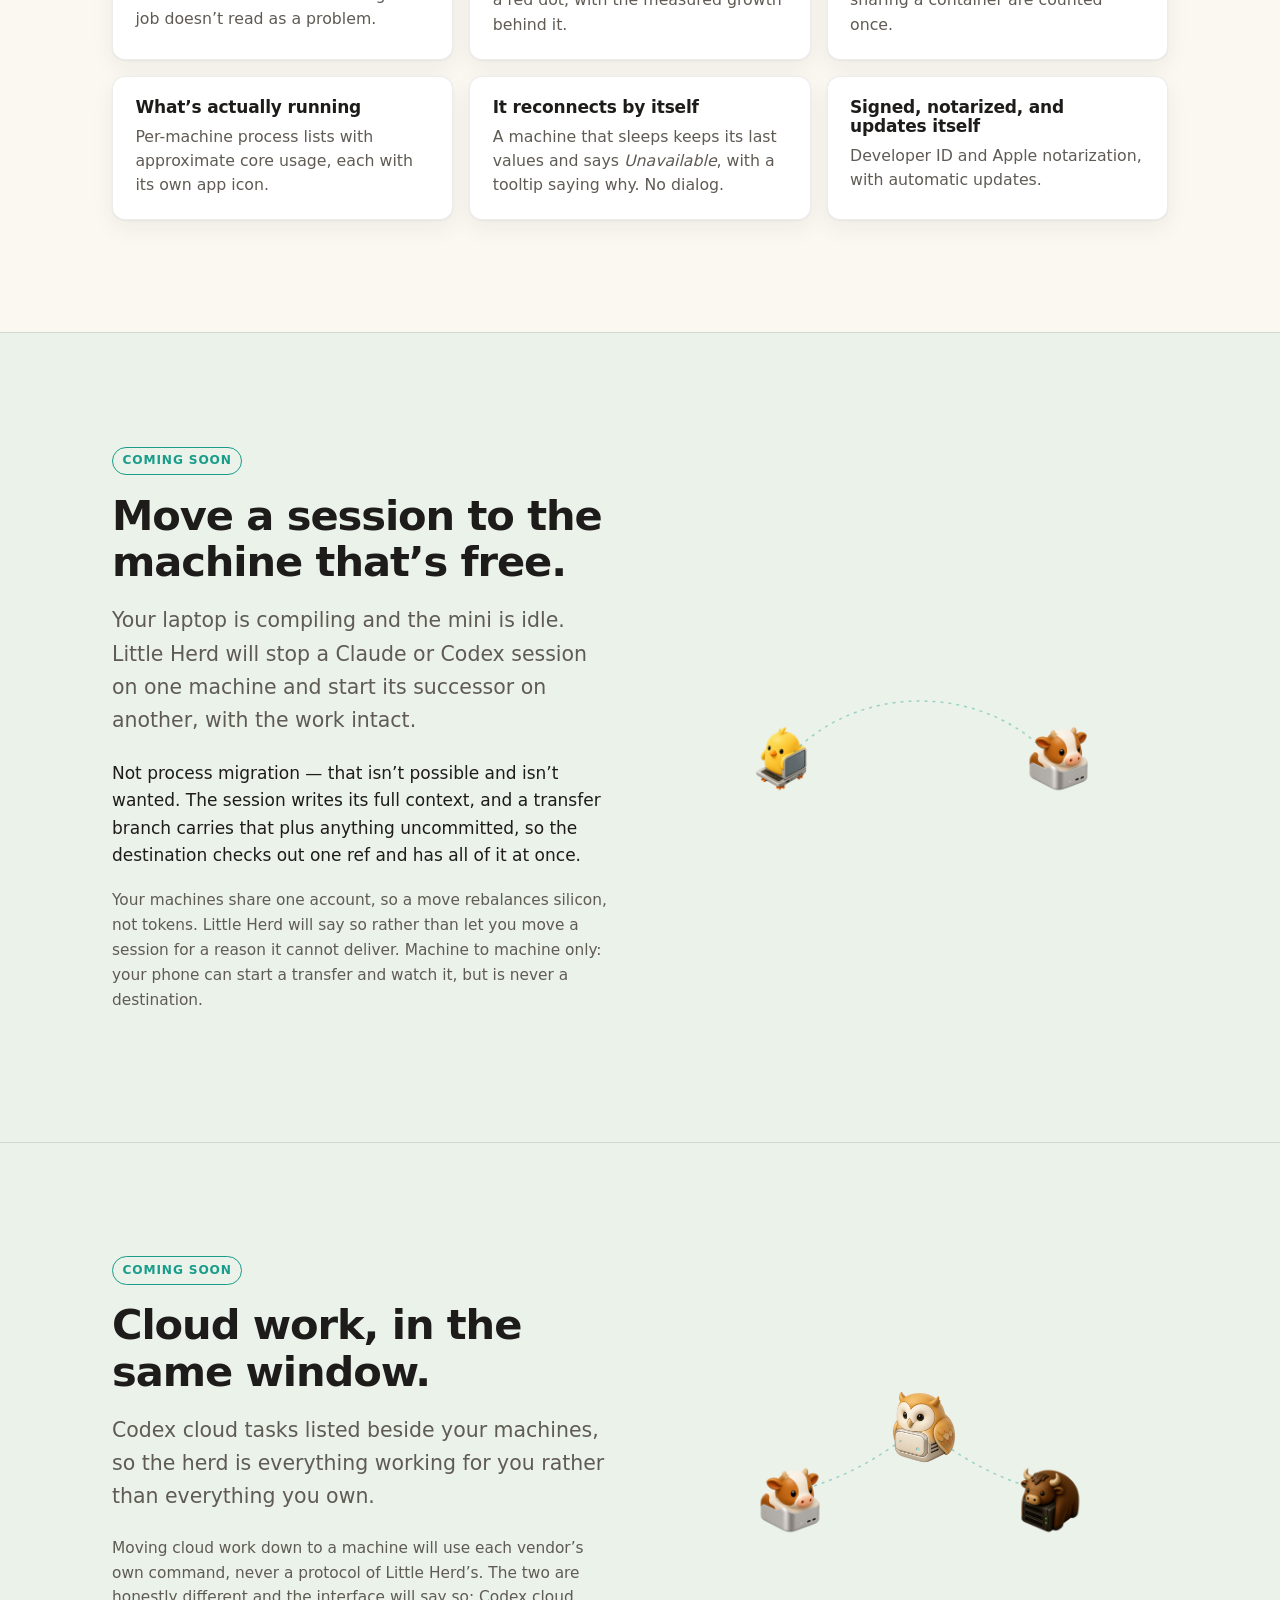
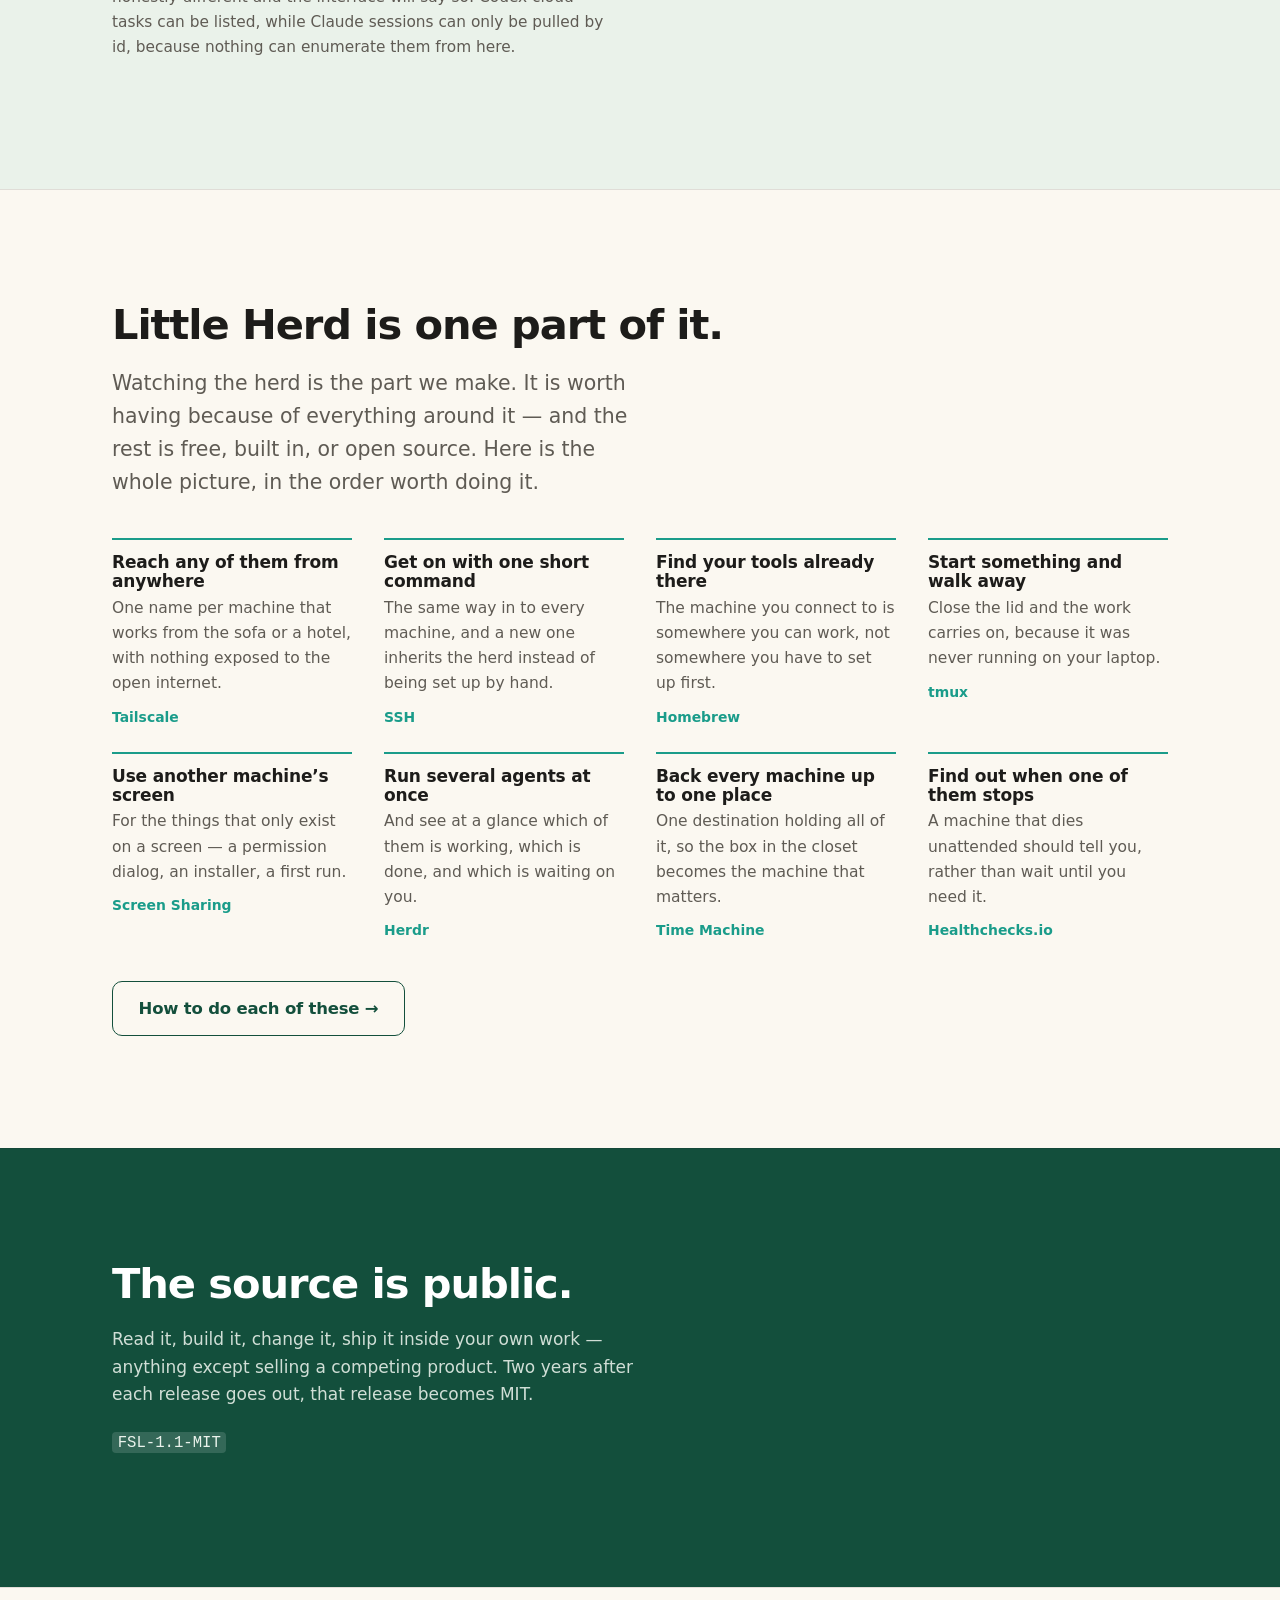
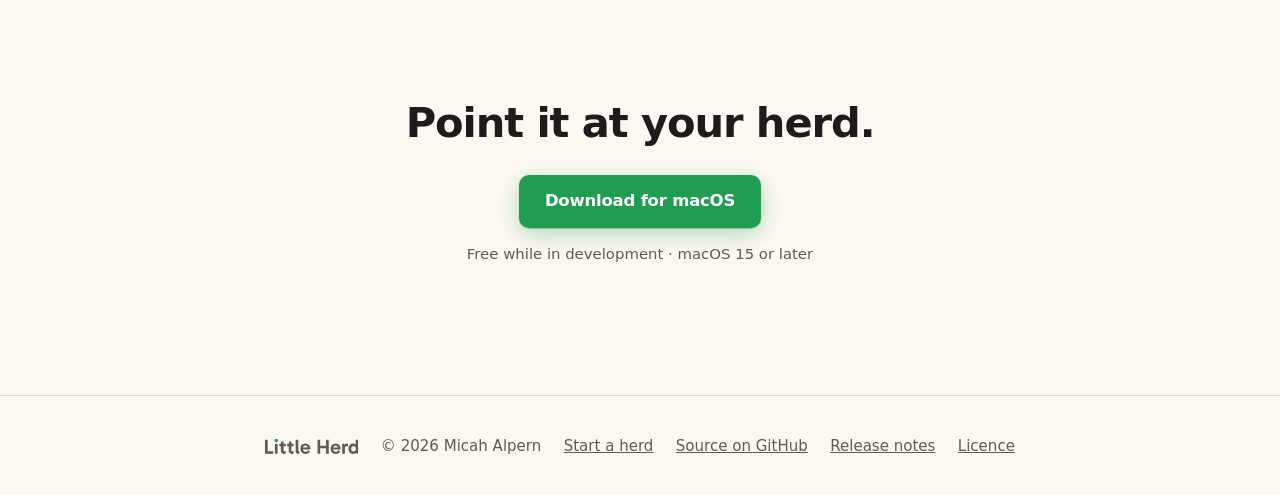
==== commit c7e944ad: "Break the run of three identical rows The first three sections were text left, panel right, three ti" ====
--- a/site/index.html
+++ b/site/index.html
@@ -1,3 +1,5 @@
+<!-- Generated by site/_src/build.py — do not edit this file.
+     Content lives in site/_src/. Run the script after changing it. -->
 <!doctype html>
 <html lang="en">
 <head>
@@ -21,6 +23,7 @@
   <nav><a href="herd.html">Start a herd</a> <a href="https://github.com/malpern/little-herd">GitHub</a></nav>
 </header>
 
+
 <div class="hero">
   <div class="wrap">
     <h1>Put your herd to work.</h1>
@@ -60,7 +63,7 @@
      live panel solves it properly -- sessions arriving and finishing is motion,
      which a still could never have carried anyway. -->
 <section>
-  <div class="wrap split">
+  <div class="wrap split flip">
     <div>
     <h2>See which agent is working, and where.</h2>
     <p class="lede">Claude Code and Codex sessions across every machine in the
@@ -247,36 +250,28 @@
       open source. Here is the whole picture, in the order worth doing it.</p>
     <div class="four">
       <div><h3>Reach any of them from anywhere</h3>
-        <p>One name per machine that works from the sofa or a hotel, with
-          nothing exposed to the open internet.</p>
+        <p>One name per machine that works from the sofa or a hotel, with nothing exposed to the open internet.</p>
         <a class="card-tool" href="herd.html#reach">Tailscale</a></div>
       <div><h3>Get on with one short command</h3>
-        <p>The same way in to every machine, and a new one inherits the herd
-          instead of being set up by hand.</p>
+        <p>The same way in to every machine, and a new one inherits the herd instead of being set up by hand.</p>
         <a class="card-tool" href="herd.html#connect">SSH</a></div>
       <div><h3>Find your tools already there</h3>
-        <p>The machine you connect to is somewhere you can work, not somewhere
-          you have to set up first.</p>
+        <p>The machine you connect to is somewhere you can work, not somewhere you have to set up first.</p>
         <a class="card-tool" href="herd.html#tools">Homebrew</a></div>
       <div><h3>Start something and walk away</h3>
-        <p>Close the lid and the work carries on, because it was never running
-          on your laptop.</p>
+        <p>Close the lid and the work carries on, because it was never running on your laptop.</p>
         <a class="card-tool" href="herd.html#detach">tmux</a></div>
       <div><h3>Use another machine&rsquo;s screen</h3>
-        <p>For the things that only exist on a screen &mdash; a permission
-          dialog, an installer, a first run.</p>
+        <p>For the things that only exist on a screen &mdash; a permission dialog, an installer, a first run.</p>
         <a class="card-tool" href="herd.html#screen">Screen Sharing</a></div>
       <div><h3>Run several agents at once</h3>
-        <p>And see at a glance which of them is working, which is done, and
-          which is waiting on you.</p>
+        <p>And see at a glance which of them is working, which is done, and which is waiting on you.</p>
         <a class="card-tool" href="herd.html#agents">Herdr</a></div>
       <div><h3>Back every machine up to one place</h3>
-        <p>One destination holding all of it, so the box in the closet becomes
-          the machine that matters.</p>
+        <p>One destination holding all of it, so the box in the closet becomes the machine that matters.</p>
         <a class="card-tool" href="herd.html#backup">Time Machine</a></div>
       <div><h3>Find out when one of them stops</h3>
-        <p>A machine that dies unattended should tell you, rather than wait
-          until you need it.</p>
+        <p>A machine that dies unattended should tell you, rather than wait until you need it.</p>
         <a class="card-tool" href="herd.html#alerts">Healthchecks.io</a></div>
     </div>
     <a class="cta ghost" href="herd.html">How to do each of these &rarr;</a>
@@ -306,7 +301,7 @@
 <footer>
   <div class="wrap">
     <svg class="wordmark foot" viewBox="0 0 915 147" role="img" aria-label="Little Herd"><use href="wordmark.svg#wordmark"/></svg>
-    <span>© 2026 Micah Alpern</span>
+    <span>&copy; 2026 Micah Alpern</span>
     <a href="herd.html">Start a herd</a>
     <a href="https://github.com/malpern/little-herd">Source on GitHub</a>
     <a href="https://github.com/malpern/little-herd/releases">Release notes</a>
--- a/site/style.css
+++ b/site/style.css
@@ -291,6 +291,11 @@
 section + section { border-block-start: 1px solid var(--rule); }
 .split { display: grid; grid-template-columns: 1fr 1fr; gap: clamp(2rem, 5vw, 4.5rem); align-items: center; }
 .split .shot { justify-self: center; }
+/* Three of these run back to back, and three identical text-left/panel-right
+   rows read as one long block rather than three points. The middle one puts
+   its panel on the left, which is enough to make a rhythm out of a repetition.
+   Only the middle: alternating all three is just a slower kind of uniform. */
+.split.flip .shot { order: -1; }
 /* Direct child only. As `.shot img` this also matched every avatar inside the
    live demo, giving each one the screenshot's rounded corners and drop shadow
    -- which on a transparent PNG draws a little white plate behind the animal. */
@@ -720,3 +725,68 @@
 /* --- the closing note: adjacent to the payoff, so it takes no tint of its own */
 .aside-note .lede { max-width: 42rem; }
 .aside-note .note { max-width: 42rem; margin-block-start: 1rem; }
+
+/* The tool's mark sits left of its name. Three are real brand marks and the
+   rest are drawn to match; both take currentColor, so a card themes as one
+   thing rather than a logo pasted onto a card. */
+.tool { grid-template-columns: auto 1fr auto; }
+.tool-logo {
+  grid-column: 1; grid-row: 1 / span 2; align-self: center;
+  width: 26px; height: 26px; color: var(--forest); margin-inline-end: .2rem;
+}
+.tool-name { grid-column: 2; }
+.tool-note { grid-column: 2; }
+.tool-go   { grid-column: 3; }
+
+/* ------------------------------------------------------- guide: three acts
+   Eight steps in one column read as eight identical blocks. They are three
+   acts, and the page now says so. */
+.act { padding-block: clamp(2.5rem, 5vw, 4rem) 0; max-width: 74rem; }
+.act-n {
+  display: block; font-size: .74rem; font-weight: 600; letter-spacing: .1em;
+  text-transform: uppercase; color: var(--teal); margin-block-end: .4rem;
+}
+.act h2 { font-size: clamp(1.5rem, 3vw, 2.1rem); }
+.act p { color: var(--muted); max-width: 38rem; margin-block-start: .5rem; }
+.steps + .act { border-block-start: 1px solid var(--rule); }
+
+/* ------------------------------------------------------------ guide: contents
+   Eight anchors already existed and nothing on the page offered them. Someone
+   arriving from a search for one step should not have to scroll for it. */
+.toc {
+  display: grid; gap: 1.6rem 2.5rem;
+  grid-template-columns: repeat(auto-fit, minmax(15rem, 1fr));
+  padding-block: 1.5rem 0; margin-block-start: 1rem;
+  border-block-start: 1px solid var(--rule);
+}
+.toc h3 { font-size: .78rem; letter-spacing: .09em; text-transform: uppercase; color: var(--muted); font-weight: 600; }
+.toc ol { list-style: none; margin: .7rem 0 0; padding: 0; display: grid; gap: .45rem; }
+.toc a {
+  display: flex; gap: .6rem; text-decoration: none; color: var(--fg);
+  font-size: .97rem; line-height: 1.35;
+}
+.toc a b { color: var(--teal); font-variant-numeric: tabular-nums; min-width: .9em; }
+.toc a:hover { color: var(--forest); }
+.toc a:hover b { color: var(--forest); }
+
+/* --------------------------------------------- guide: prose left, picture right
+   The one-column step put the figure and the tool card inside a 640px measure
+   and left 336px of every row empty at desktop. */
+/* The body may use the full row now, but the lines that sit above the two
+   columns must not: at 1280 the promise ran past 100 characters. */
+.step-body { max-width: none; }
+.step-body > h2 { max-width: 30ch; }
+.step-body > .what { max-width: 42rem; }
+.step-cols {
+  display: grid; grid-template-columns: minmax(0, 36rem) minmax(0, 21rem);
+  gap: clamp(1.5rem, 3vw, 3rem); align-items: start; margin-block-start: 1.2rem;
+}
+.step-main > *:first-child { margin-block-start: 0; }
+.step-side { position: sticky; top: 1.5rem; }
+.step-side .fig { margin-block: 0 2.2rem; max-width: 100%; }
+.step-side .tool { margin-block-end: 0; }
+@media (max-width: 62rem) {
+  .step-cols { grid-template-columns: minmax(0, 1fr); }
+  .step-side { position: static; }
+  .step-side .fig { max-width: 420px; }
+}
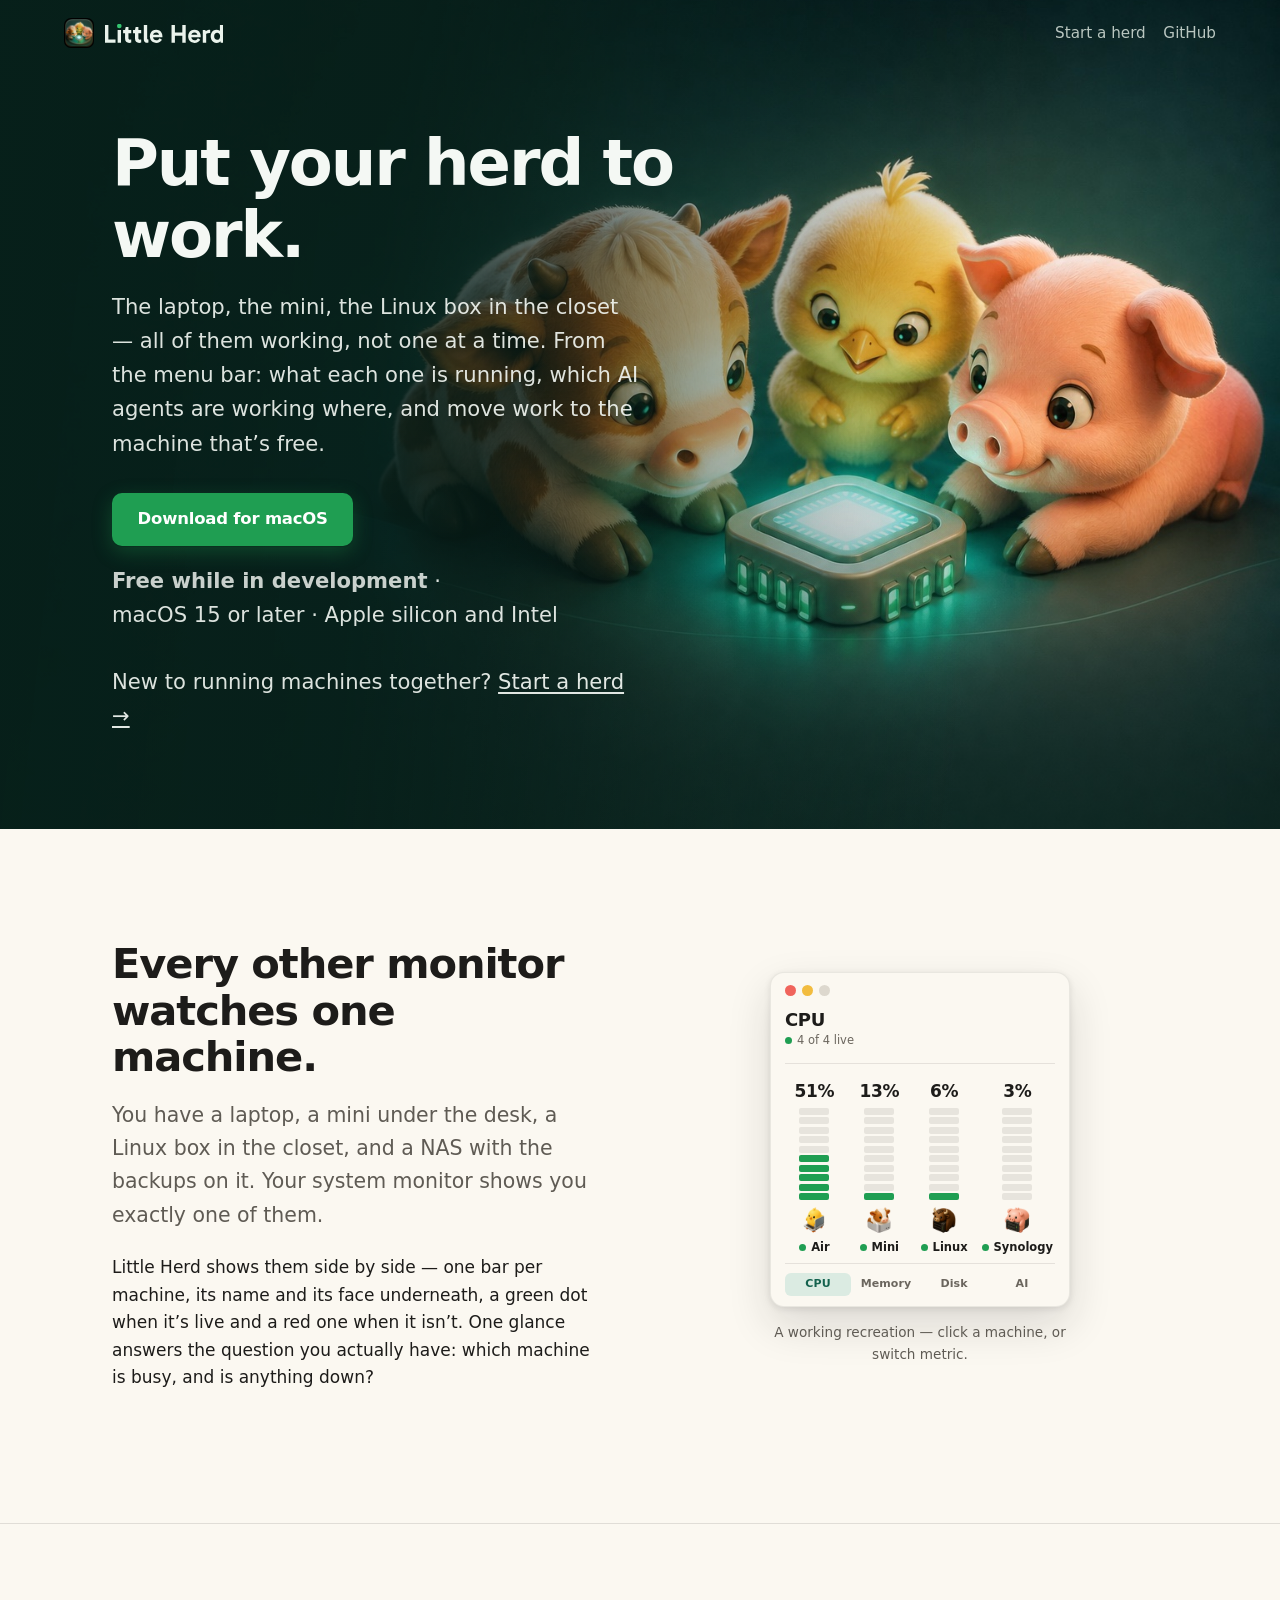
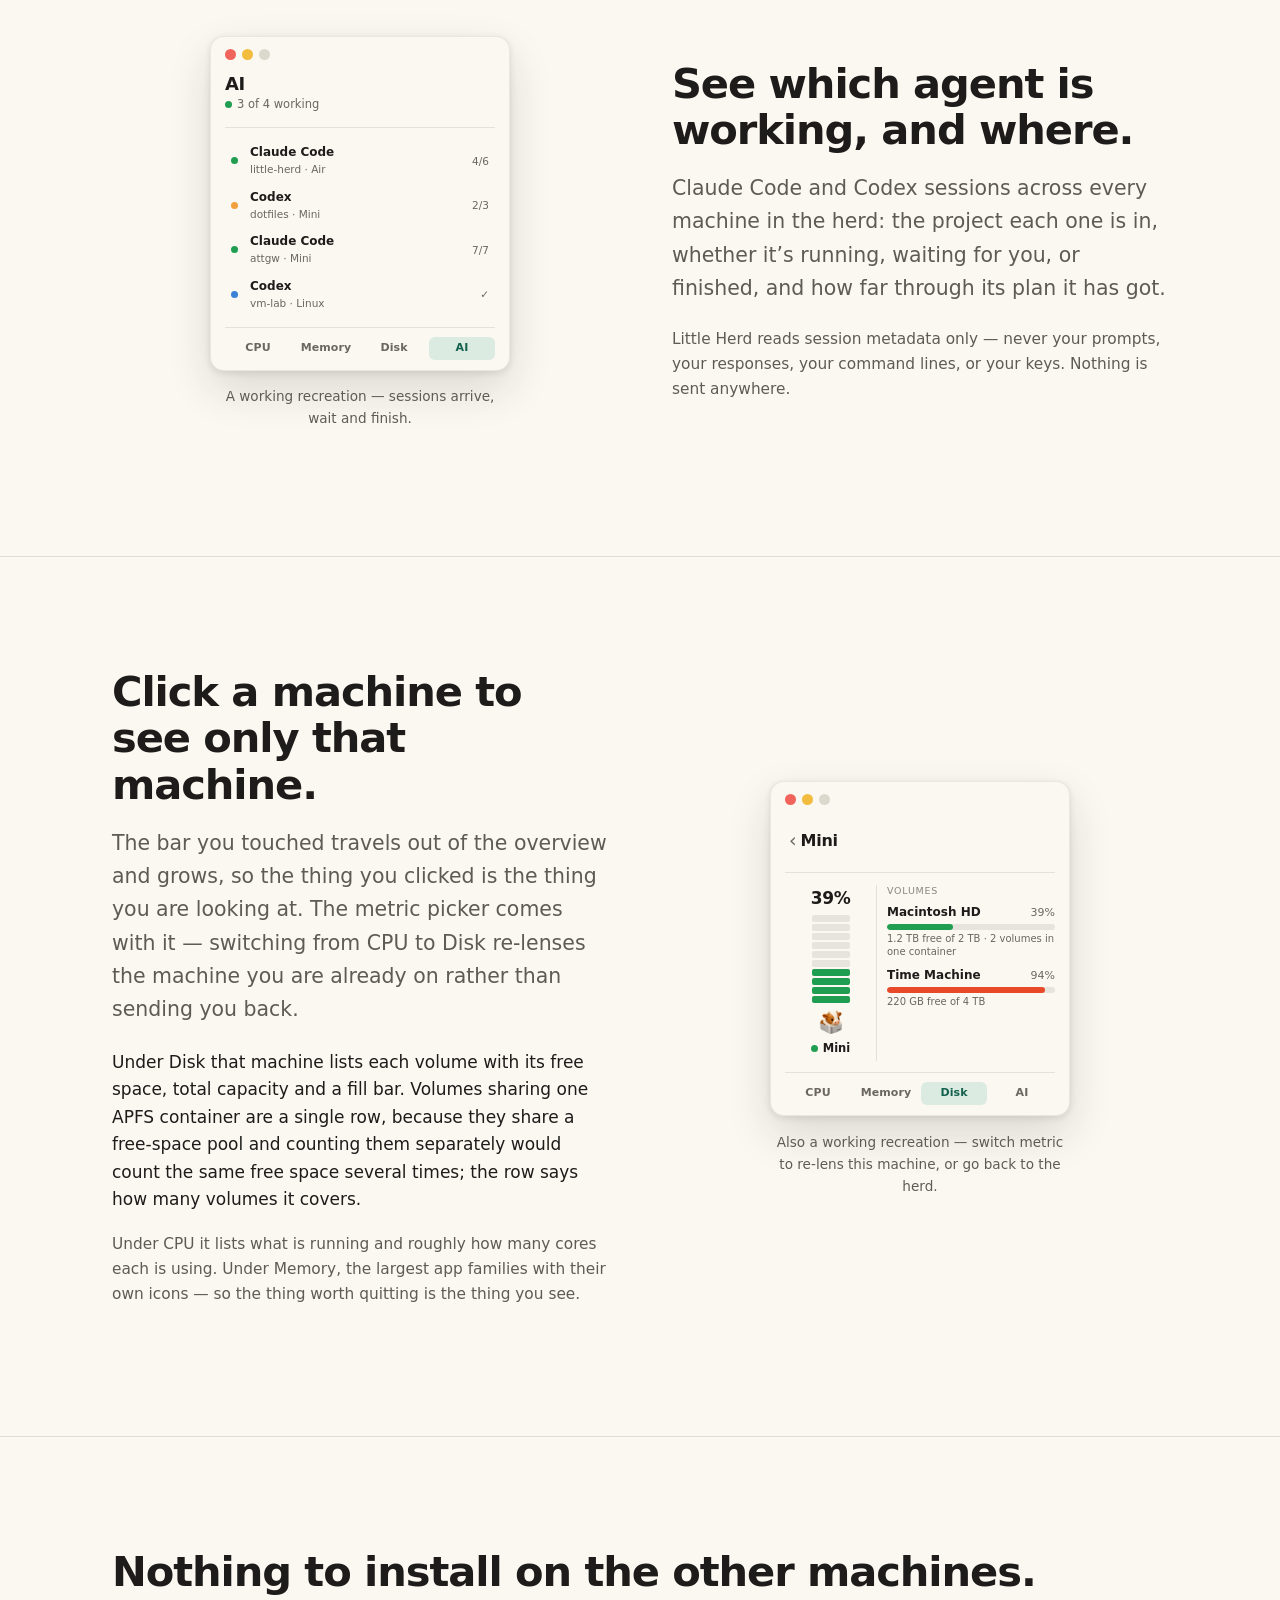
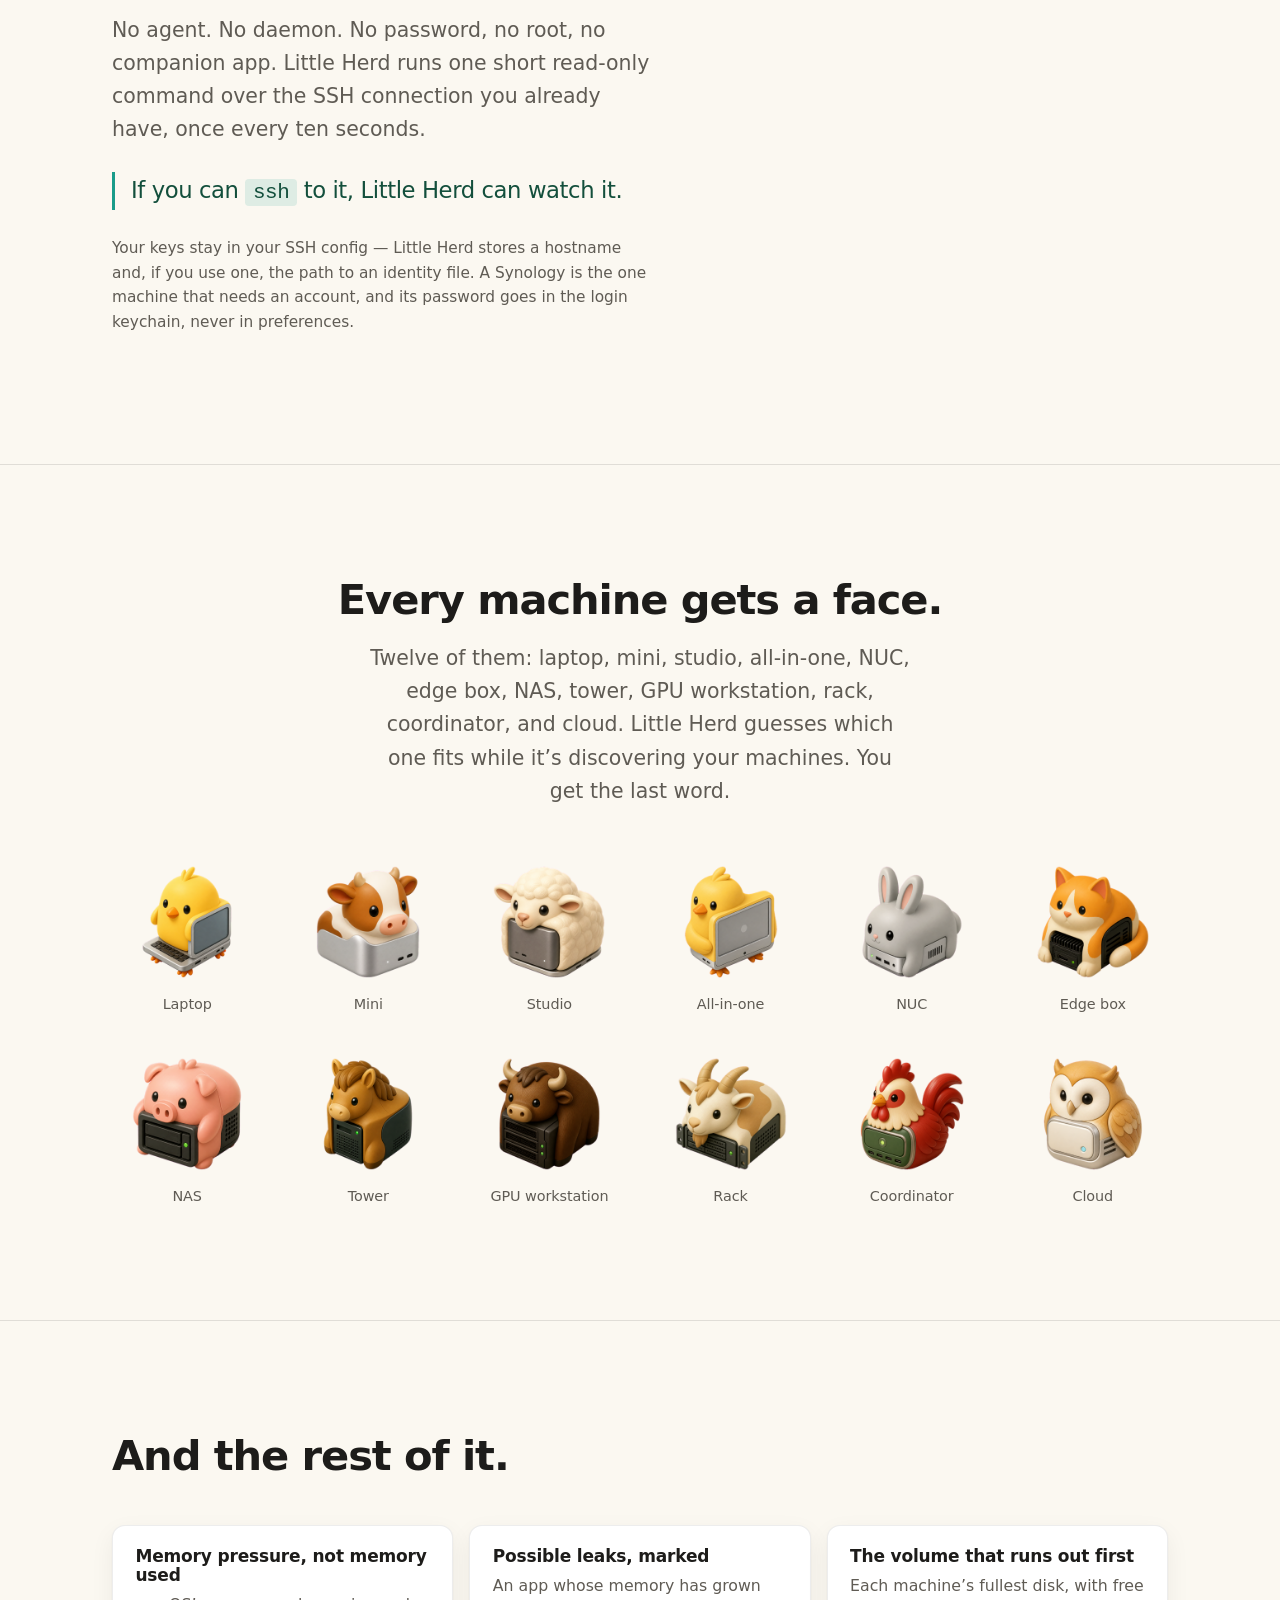
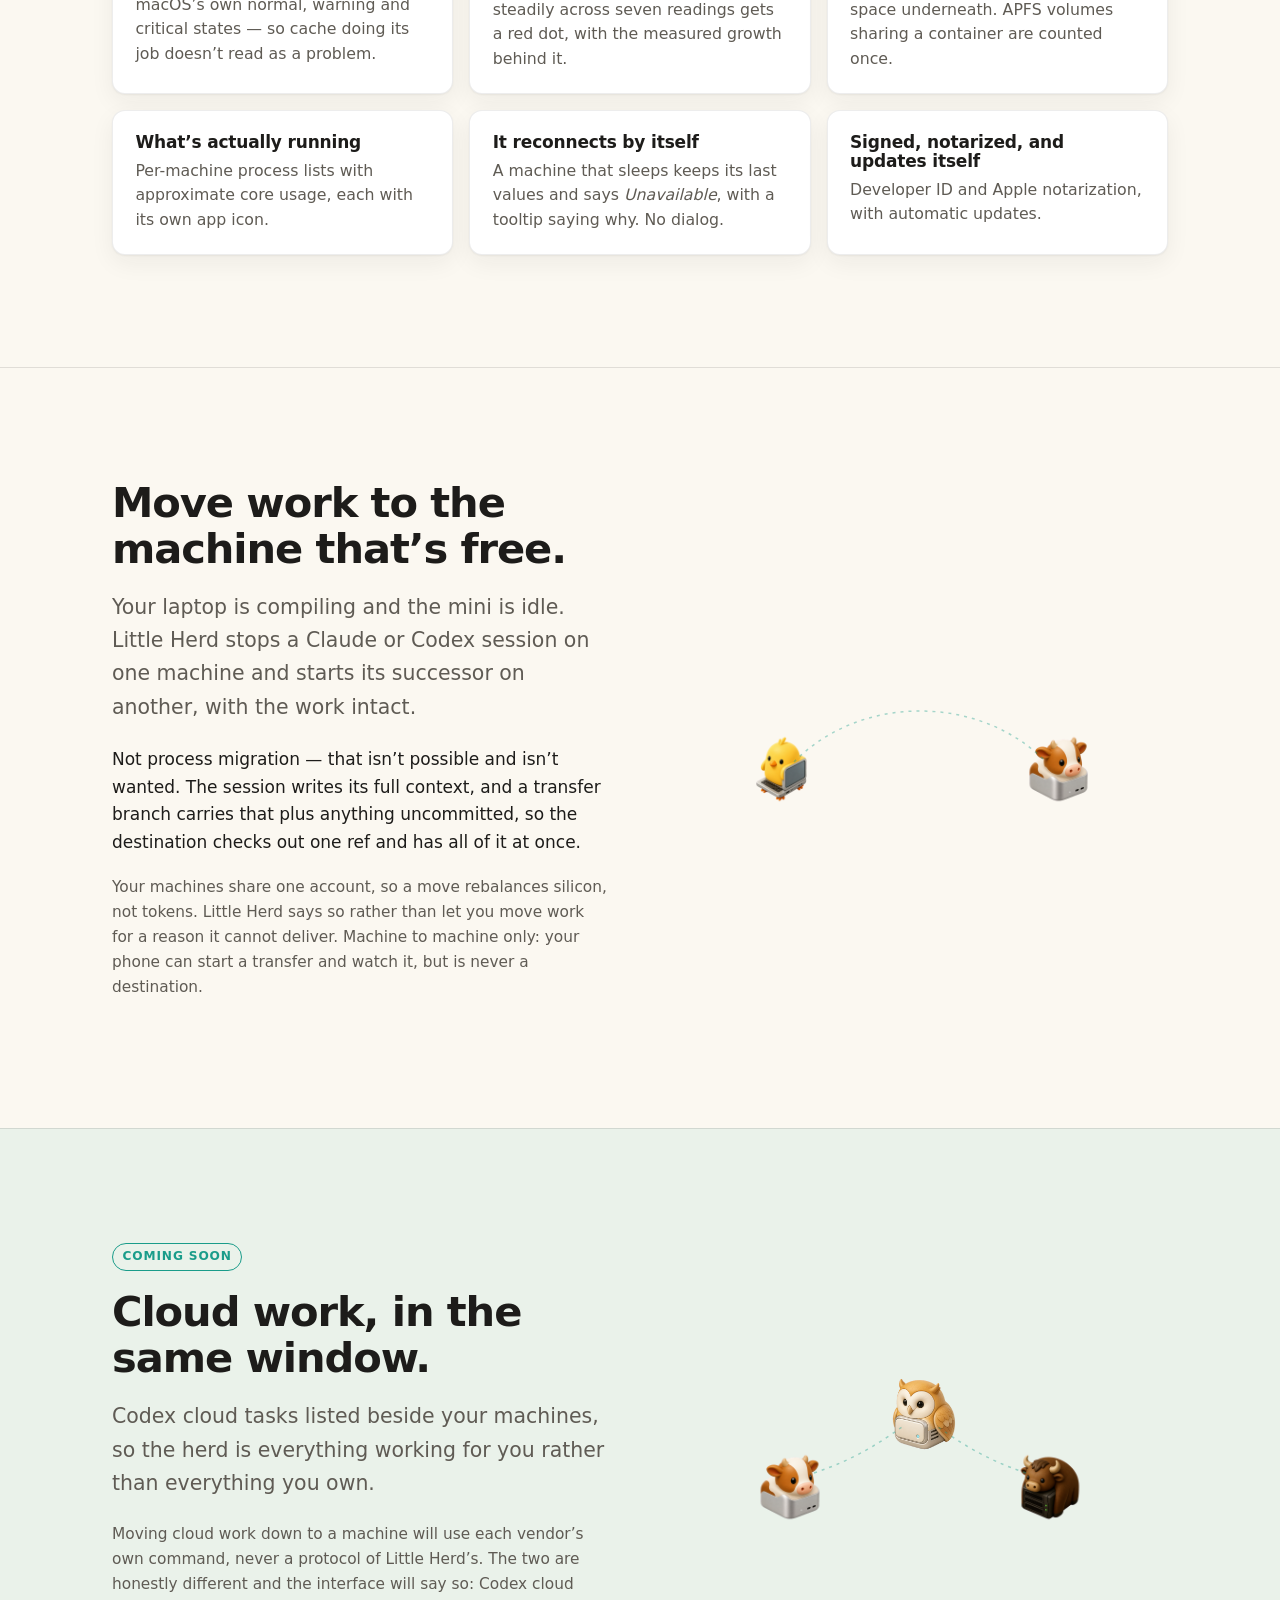
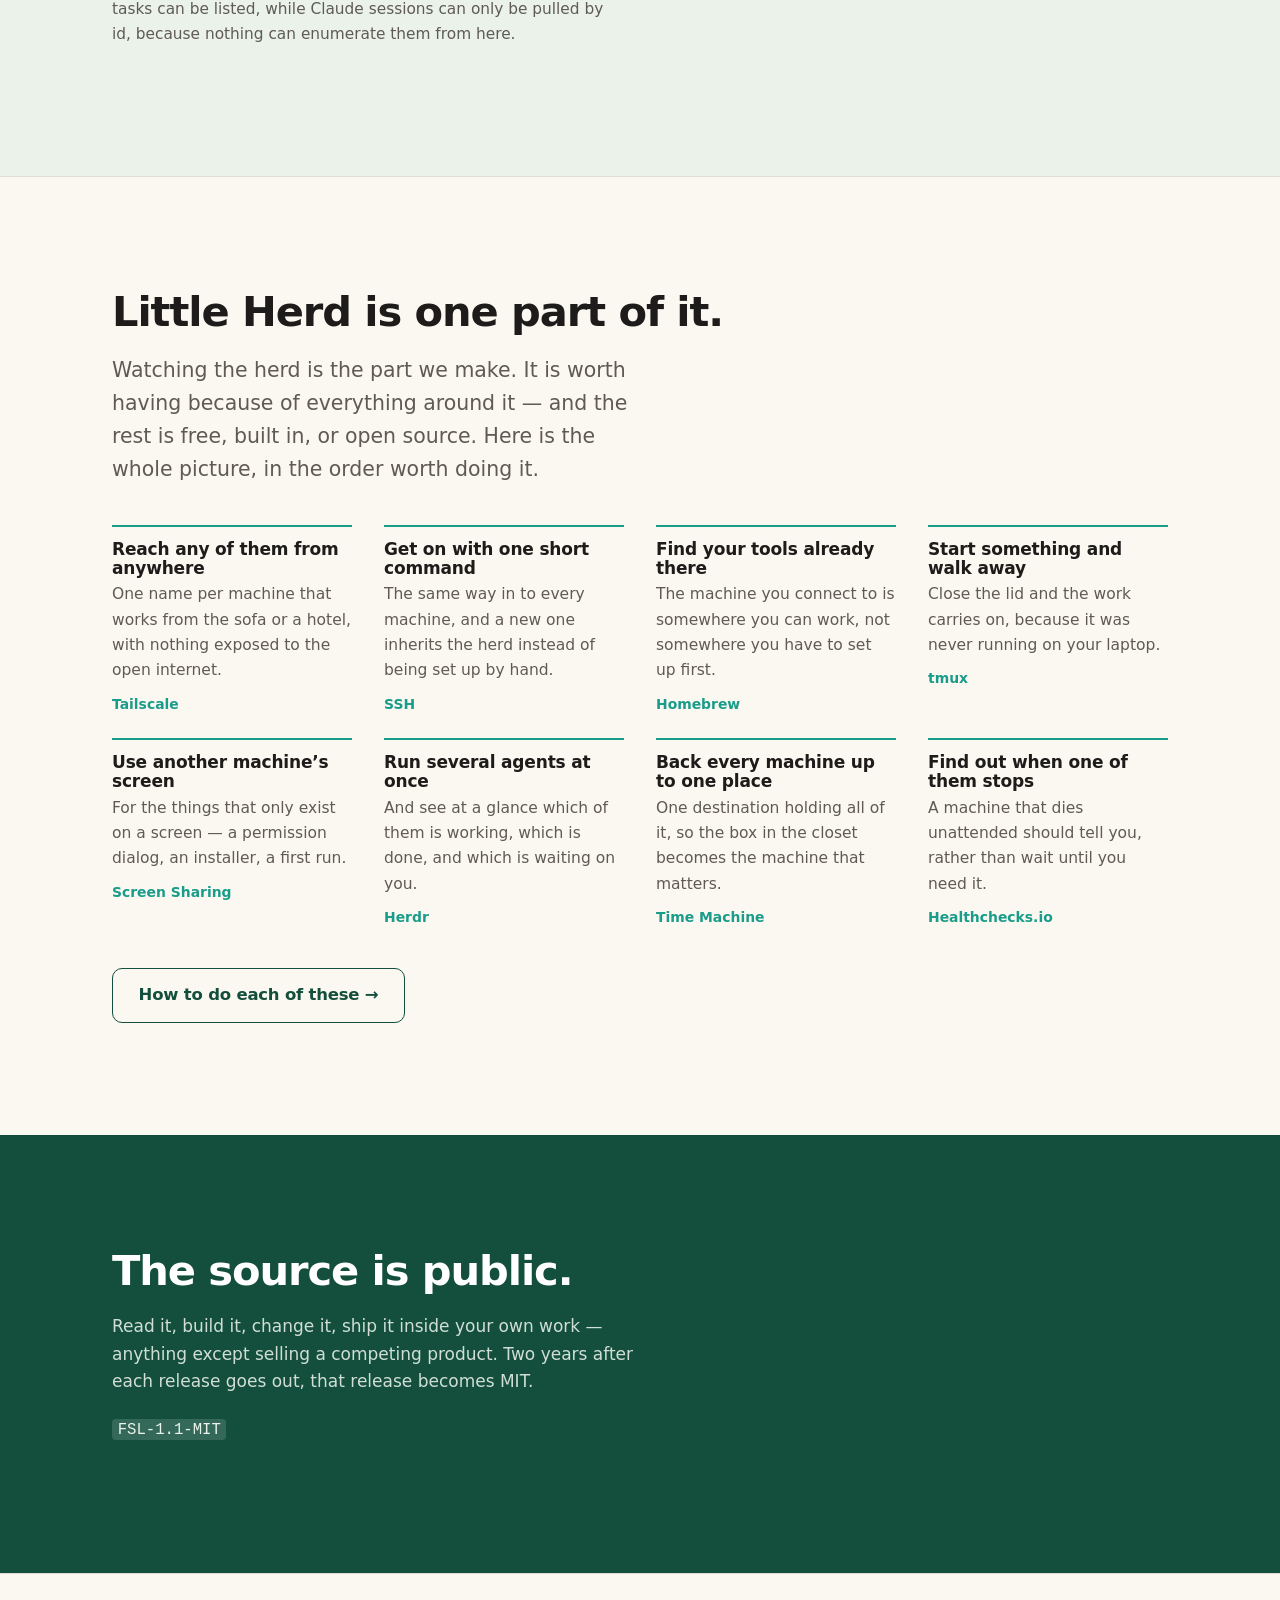
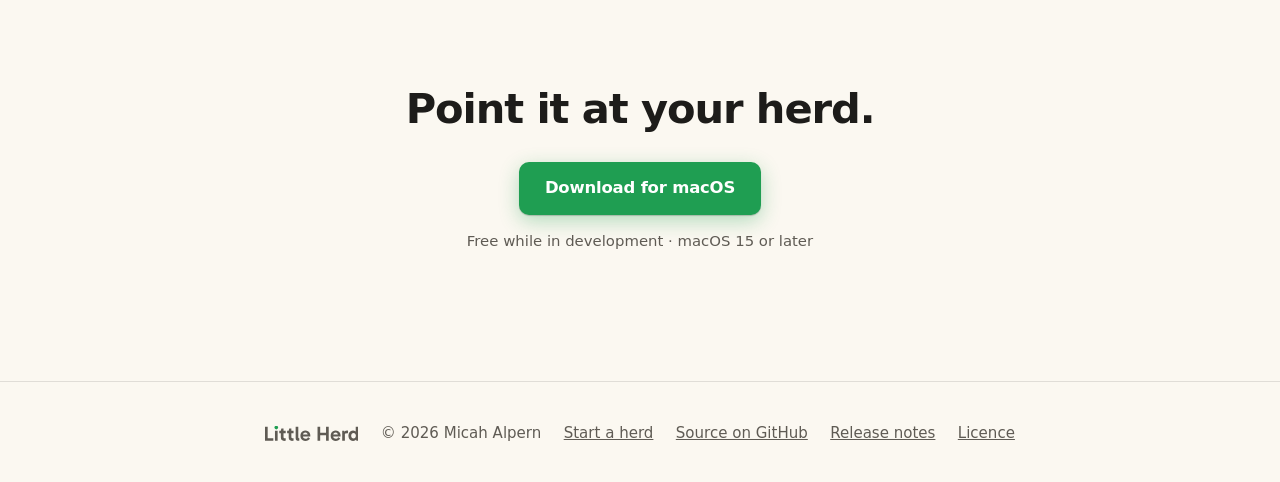
==== commit e3d6f8aa: "Say what the herd is for, and stop hedging about moving work The hero listed five nouns and then too" ====
--- a/site/index.html
+++ b/site/index.html
@@ -27,9 +27,10 @@
 <div class="hero">
   <div class="wrap">
     <h1>Put your herd to work.</h1>
-    <p>See the load across your Macs, your Linux boxes, your NAS and the AI
-       sessions running on them — from the menu bar. Little Herd watches;
-       choosing the machine is still yours.</p>
+    <p>The laptop, the mini, the Linux box in the closet &mdash; all of them
+       working, not one at a time. From the menu bar: what each one is running,
+       which AI agents are working where, and move work to the machine
+       that&rsquo;s free.</p>
     <a class="cta" href="https://github.com/malpern/little-herd/releases/latest">Download for macOS</a>
     <p class="fine"><span><b>Free while in development</b></span> · <span>macOS 15 or later</span> · <span>Apple silicon and Intel</span></p>
     <p class="hero-aside">New to running machines together?
@@ -180,24 +181,23 @@
   </div>
 </section>
 
-<!-- Not shipped. Every claim in here is future tense and the pill says so;
-     the detail comes from HANDOFF item 4 (transfer) and item 8 (cloud). -->
-<section class="soon">
+<!-- Present tense, and the pill is gone: this ships. The one below it does
+     not, and keeps both. The detail comes from HANDOFF item 4. -->
+<section>
   <div class="wrap split">
     <div>
-    <span class="pill">Coming soon</span>
-    <h2>Move a session to the machine that&rsquo;s free.</h2>
+    <h2>Move work to the machine that&rsquo;s free.</h2>
     <p class="lede">Your laptop is compiling and the mini is idle. Little Herd
-      will stop a Claude or Codex session on one machine and start its
-      successor on another, with the work intact.</p>
+      stops a Claude or Codex session on one machine and starts its successor
+      on another, with the work intact.</p>
     <p>Not process migration &mdash; that isn&rsquo;t possible and isn&rsquo;t
       wanted. The session writes its full context, and a transfer branch
       carries that plus anything uncommitted, so the destination checks out one
       ref and has all of it at once.</p>
     <p class="note">Your machines share one account, so a move rebalances
-      silicon, not tokens. Little Herd will say so rather than let you move a
-      session for a reason it cannot deliver. Machine to machine only: your
-      phone can start a transfer and watch it, but is never a destination.</p>
+      silicon, not tokens. Little Herd says so rather than let you move work
+      for a reason it cannot deliver. Machine to machine only: your phone can
+      start a transfer and watch it, but is never a destination.</p>
     </div>
     <div class="scene scene-move" aria-hidden="true">
       <img class="s-src" src="images/herdware/chick-laptop.png" alt="">
--- a/site/style.css
+++ b/site/style.css
@@ -21,6 +21,7 @@
   --card-edge:  rgba(29, 28, 26, 0.08);
   --shadow:     0 1px 2px rgba(29,28,26,.05), 0 8px 24px rgba(29,28,26,.06);
   --licence-bg: var(--forest);
+  --code-path:  #8A5A2B;   /* the one code colour the palette lacked */
 
   --measure: 34rem;
   --pad: clamp(1.25rem, 5vw, 4rem);
@@ -40,6 +41,7 @@
     --shadow:    0 1px 2px rgba(0,0,0,.4), 0 8px 24px rgba(0,0,0,.3);
     --forest:    #70C799;
     --licence-bg:#10352A;
+    --code-path: #D0A273;
   }
 }
 :root[data-theme="dark"] {
@@ -52,6 +54,7 @@
   --shadow:    0 1px 2px rgba(0,0,0,.4), 0 8px 24px rgba(0,0,0,.3);
   --forest:    #70C799;
   --licence-bg:#10352A;
+  --code-path: #D0A273;
 }
 
 /* ----------------------------------------------------------------- base */
@@ -769,24 +772,146 @@
 .toc a:hover { color: var(--forest); }
 .toc a:hover b { color: var(--forest); }
 
-/* --------------------------------------------- guide: prose left, picture right
-   The one-column step put the figure and the tool card inside a 640px measure
-   and left 336px of every row empty at desktop. */
-/* The body may use the full row now, but the lines that sit above the two
-   columns must not: at 1280 the promise ran past 100 characters. */
-.step-body { max-width: none; }
-.step-body > h2 { max-width: 30ch; }
-.step-body > .what { max-width: 42rem; }
-.step-cols {
-  display: grid; grid-template-columns: minmax(0, 36rem) minmax(0, 21rem);
-  gap: clamp(1.5rem, 3vw, 3rem); align-items: start; margin-block-start: 1.2rem;
-}
-.step-main > *:first-child { margin-block-start: 0; }
-.step-side { position: sticky; top: 1.5rem; }
-.step-side .fig { margin-block: 0 2.2rem; max-width: 100%; }
-.step-side .tool { margin-block-end: 0; }
-@media (max-width: 62rem) {
-  .step-cols { grid-template-columns: minmax(0, 1fr); }
-  .step-side { position: static; }
-  .step-side .fig { max-width: 420px; }
-}
+/* ---------------------------------------------------------- guide: the rail
+   The contents list answers "what is on this page" once, at the top. The rail
+   answers "where am I" for the twelve thousand pixels that follow.
+
+   It is fixed rather than sticky, and revealed only once the contents list has
+   scrolled away. Sticky-in-flow was tried first and looked wrong at rest: it
+   sat immediately below the contents as a second, terser copy of the same
+   eight items. It also hides again past the last step, because by then there
+   is nothing left to be lost in.
+
+   That makes it script-only, which is the right trade -- it is an affordance
+   for a long scroll, and the contents list above it is the navigation that
+   works with scripting off. The markup carries `hidden` until the script
+   removes it, so with none it is absent rather than invisible.
+
+   Numbers rather than headings, because eight headings the length of "Start
+   something on another machine and walk away" are not a bar at any width. The
+   act name on the left carries the grouping the numbers drop, and it changes
+   three times over the page rather than eight. */
+.rail[hidden] { display: none; }
+.rail {
+  position: fixed; inset-block-start: 0; inset-inline: 0; z-index: 4;
+  background: var(--bg);
+  border-block-end: 1px solid var(--rule);
+  /* out of the way until earned: directly under the contents list it is a
+     second copy of the same eight items, which is worse than nothing */
+  visibility: hidden; opacity: 0; transform: translateY(-100%);
+  transition: opacity .18s ease, transform .18s ease, visibility 0s .18s;
+}
+.rail.on { visibility: visible; opacity: 1; transform: none; transition-delay: 0s; }
+.rail-in { display: flex; align-items: center; gap: 1rem; padding-block: .5rem; }
+.rail-act {
+  font-size: .72rem; letter-spacing: .09em; text-transform: uppercase;
+  font-weight: 600; color: var(--muted); white-space: nowrap;
+}
+.rail-nums { display: flex; align-items: center; gap: .55rem; margin-inline-start: auto; }
+.rail ol { list-style: none; margin: 0; padding: 0; display: flex; gap: .3rem; }
+/* the acts read as three runs of numbers, not eight in a row */
+.rail ol + ol { margin-inline-start: .55rem; border-inline-start: 1px solid var(--rule); padding-inline-start: .85rem; }
+.rail a {
+  display: grid; place-items: center;
+  inline-size: 1.85rem; block-size: 1.85rem; border-radius: 50%;
+  text-decoration: none; color: var(--muted);
+  font-size: .85rem; font-variant-numeric: tabular-nums;
+  transition: background-color .15s, color .15s;
+}
+.rail a:hover { background: var(--card); color: var(--fg); box-shadow: inset 0 0 0 1px var(--card-edge); }
+.rail a[aria-current] { background: var(--teal); color: #fff; font-weight: 600; }
+.rail a[aria-current]:hover { background: var(--teal); color: #fff; box-shadow: none; }
+/* the pinned bar would otherwise land on top of the heading it just took you to */
+.step { scroll-margin-block-start: 3.5rem; }
+
+/* Measured, not guessed: the label is 137px and the numbers 326px, so the bar
+   needs 479px of content box. At 36rem the padding is 5vw, which leaves 518 --
+   the last width where the label still fits. Below it the numbers are the
+   navigation and the label is the first thing to go. */
+@media (max-width: 36rem) {
+  .rail-act { display: none; }
+  .rail-nums { margin-inline: auto; }
+}
+@media (prefers-reduced-motion: reduce) { .rail a { transition: none; } }
+
+/* the label for each number, for a reader who cannot see the page it marks */
+.sr {
+  position: absolute; inline-size: 1px; block-size: 1px;
+  margin: -1px; padding: 0; overflow: hidden; clip-path: inset(50%); white-space: nowrap;
+}
+
+
+/* The measure stays at 40rem. Wider is not more readable, and the empty
+   right-hand side at desktop is what a comfortable line length costs. */
+.step-body { max-width: 40rem; }
+}
+
+/* A real screenshot of the tool, at the end of the step. Terminal captures are
+   cropped to their content and given the frame here, because Terminal puts the
+   account name in its own title bar and that is not ours to publish. */
+.shot-fig { margin: 1.6rem 0 0; max-width: 40rem; }
+.shot-fig img {
+  width: 100%; border-radius: 10px; border: 1px solid var(--card-edge);
+  box-shadow: 0 1px 2px rgba(29,28,26,.06), 0 8px 22px rgba(29,28,26,.10);
+}
+.shot-fig figcaption { font-size: .87rem; color: var(--muted); margin-block-start: .6rem; }
+
+/* --------------------------------------------------------- code highlighting
+   Tokenised by the builder, coloured from the palette the rest of the site
+   already uses, so a code block reads as part of the page rather than as a
+   snippet pasted in from an editor with its own opinions. Five classes is the
+   whole vocabulary: it is shell and ssh_config, not a language server. */
+.t-cmd  { color: var(--forest); font-weight: 600; }
+.t-key  { color: var(--forest); font-weight: 600; }
+.t-flag { color: var(--teal); }
+.t-path { color: var(--code-path); }
+.t-cmt  { color: var(--muted); font-style: italic; }
+.t-val  { color: inherit; }
+
+/* ------------------------------------------------------------- ask ChatGPT
+   A way out of the page for a reader who wants more than one step's worth.
+   Deliberately quiet: it sits after the screenshot, at the end of the step,
+   so it reads as a door rather than as the point. */
+.ask {
+  display: flex; flex-wrap: wrap; align-items: center; gap: .9rem 1.2rem;
+  margin-block-start: 1.8rem; padding-block-start: 1.3rem;
+  border-block-start: 1px solid var(--rule);
+  max-width: 40rem;
+}
+.ask p { flex: 1 1 18rem; margin: 0; font-size: .95rem; color: var(--muted); }
+.ask p b { color: var(--fg); font-weight: 600; }
+.ask-btn {
+  display: inline-flex; align-items: center; gap: .45rem; white-space: nowrap;
+  font-size: .93rem; font-weight: 600; letter-spacing: -.005em;
+  color: var(--forest); text-decoration: none;
+  border: 1px solid var(--card-edge); border-radius: 9px;
+  background: var(--card); padding: .5rem .85rem; box-shadow: var(--shadow);
+  transition: border-color .2s ease, transform .2s ease;
+}
+.ask-btn:hover { border-color: var(--teal); transform: translateY(-1px); }
+.ask-mark { width: 17px; height: 17px; color: var(--teal); }
+
+/* A creator's video, where one exists. Compact on purpose: one row, the title
+   and who made it, sitting under the tool card as a second door rather than
+   competing with it. */
+.vid {
+  display: inline-flex; align-items: center; gap: .65rem;
+  max-width: 40rem; margin-block: -.6rem 1.4rem;
+  padding: .5rem .8rem .5rem .6rem;
+  border: 1px solid var(--card-edge); border-radius: 10px;
+  background: var(--card); text-decoration: none; color: inherit;
+  transition: border-color .2s ease, transform .2s ease;
+}
+.vid:hover { border-color: var(--alert); transform: translateY(-1px); }
+.vid-play {
+  flex: none; width: 26px; height: 18px; border-radius: 5px;
+  background: var(--alert); position: relative;
+}
+.vid-play::after {
+  content: ""; position: absolute; inset: 0; margin: auto;
+  width: 0; height: 0; border-style: solid;
+  border-width: 4.5px 0 4.5px 7px; border-color: transparent transparent transparent #fff;
+}
+.vid-txt { display: flex; flex-direction: column; line-height: 1.3; min-width: 0; }
+.vid-txt b { font-weight: 600; font-size: .95rem; }
+.vid-txt i { font-style: normal; font-size: .82rem; color: var(--muted); }
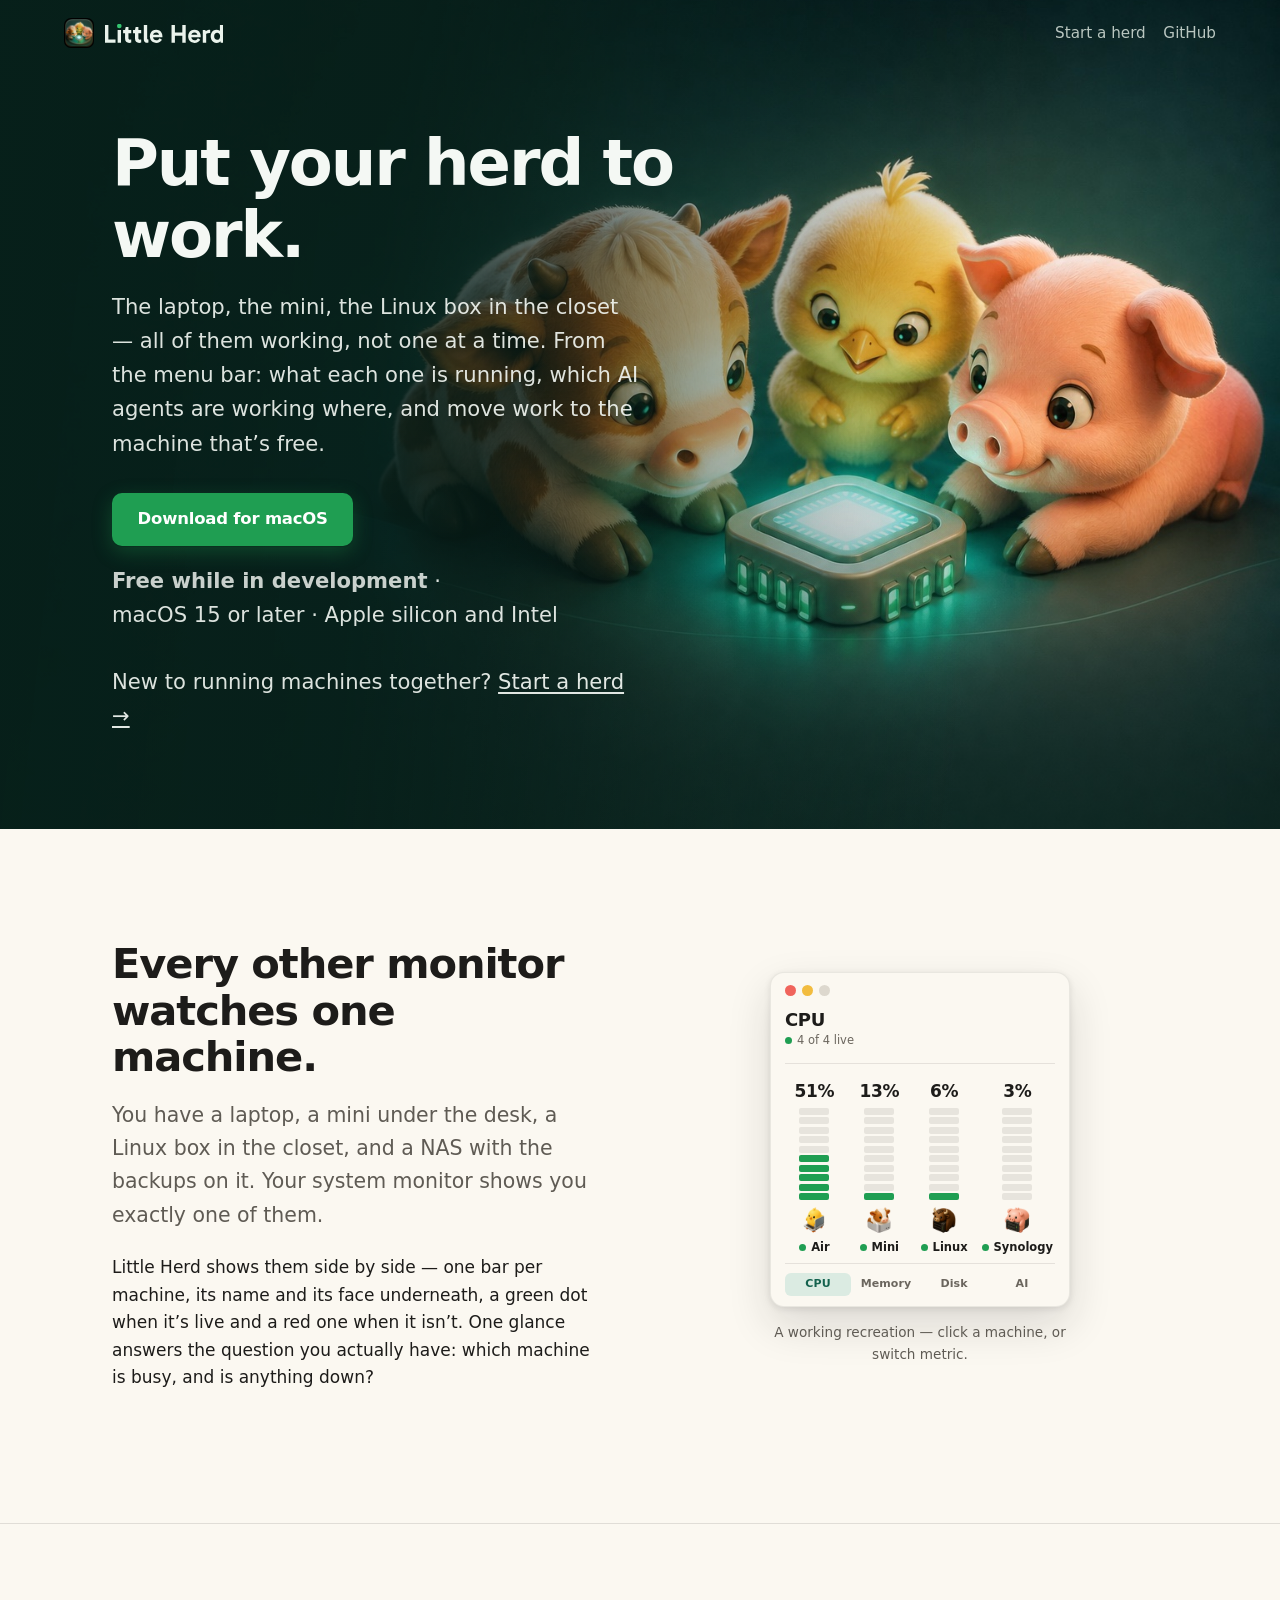
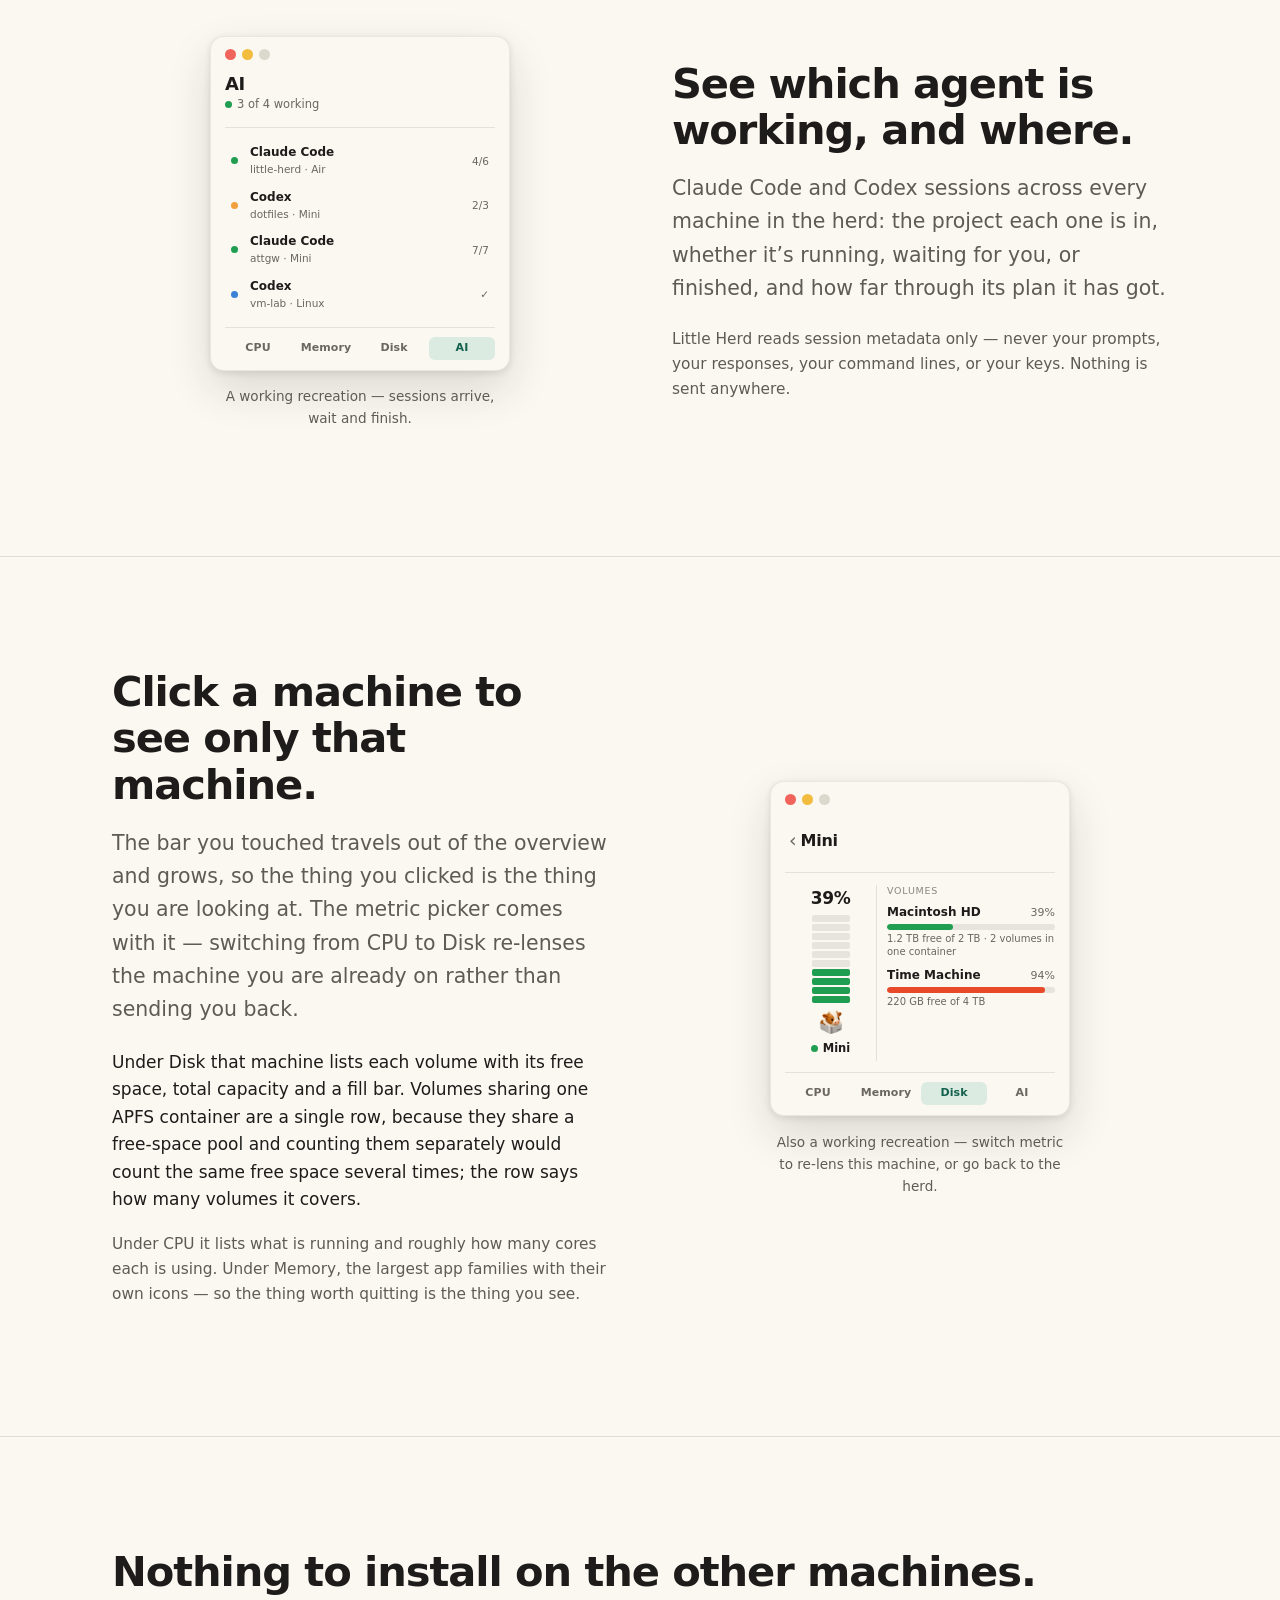
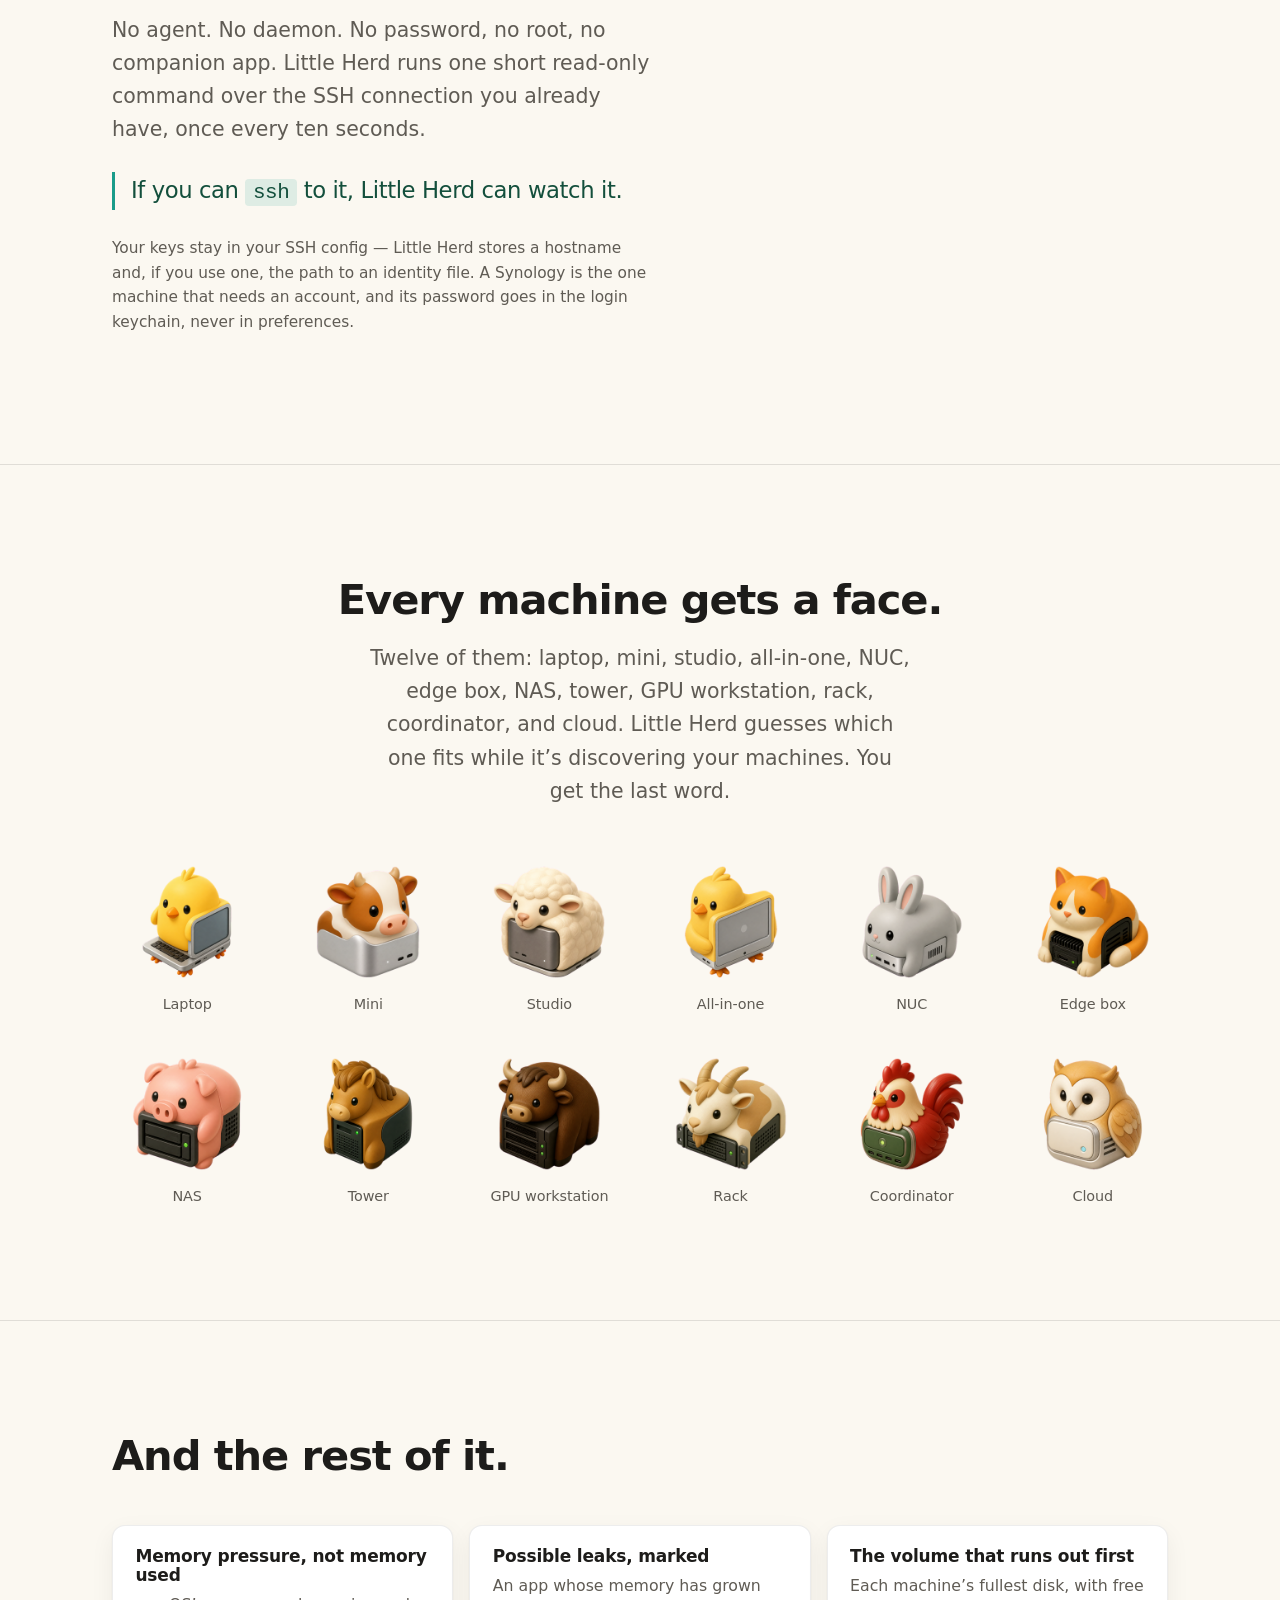
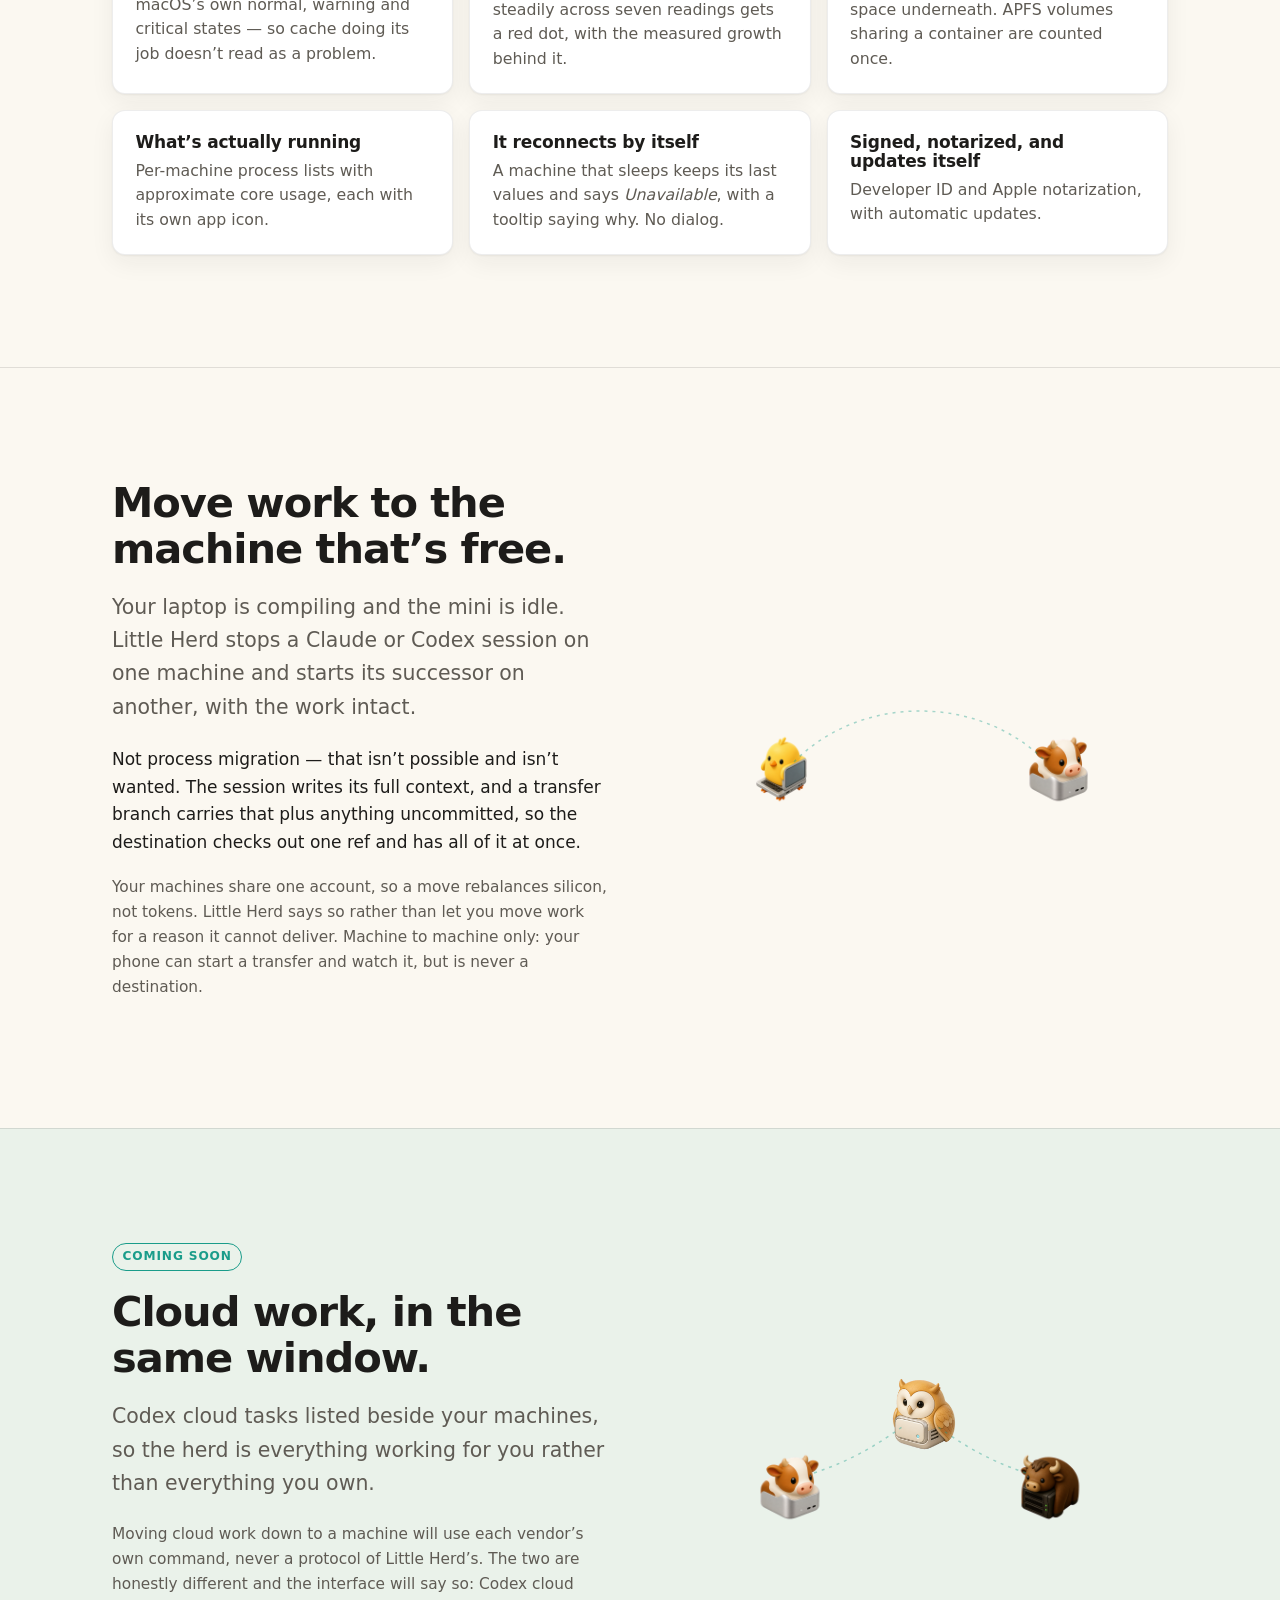
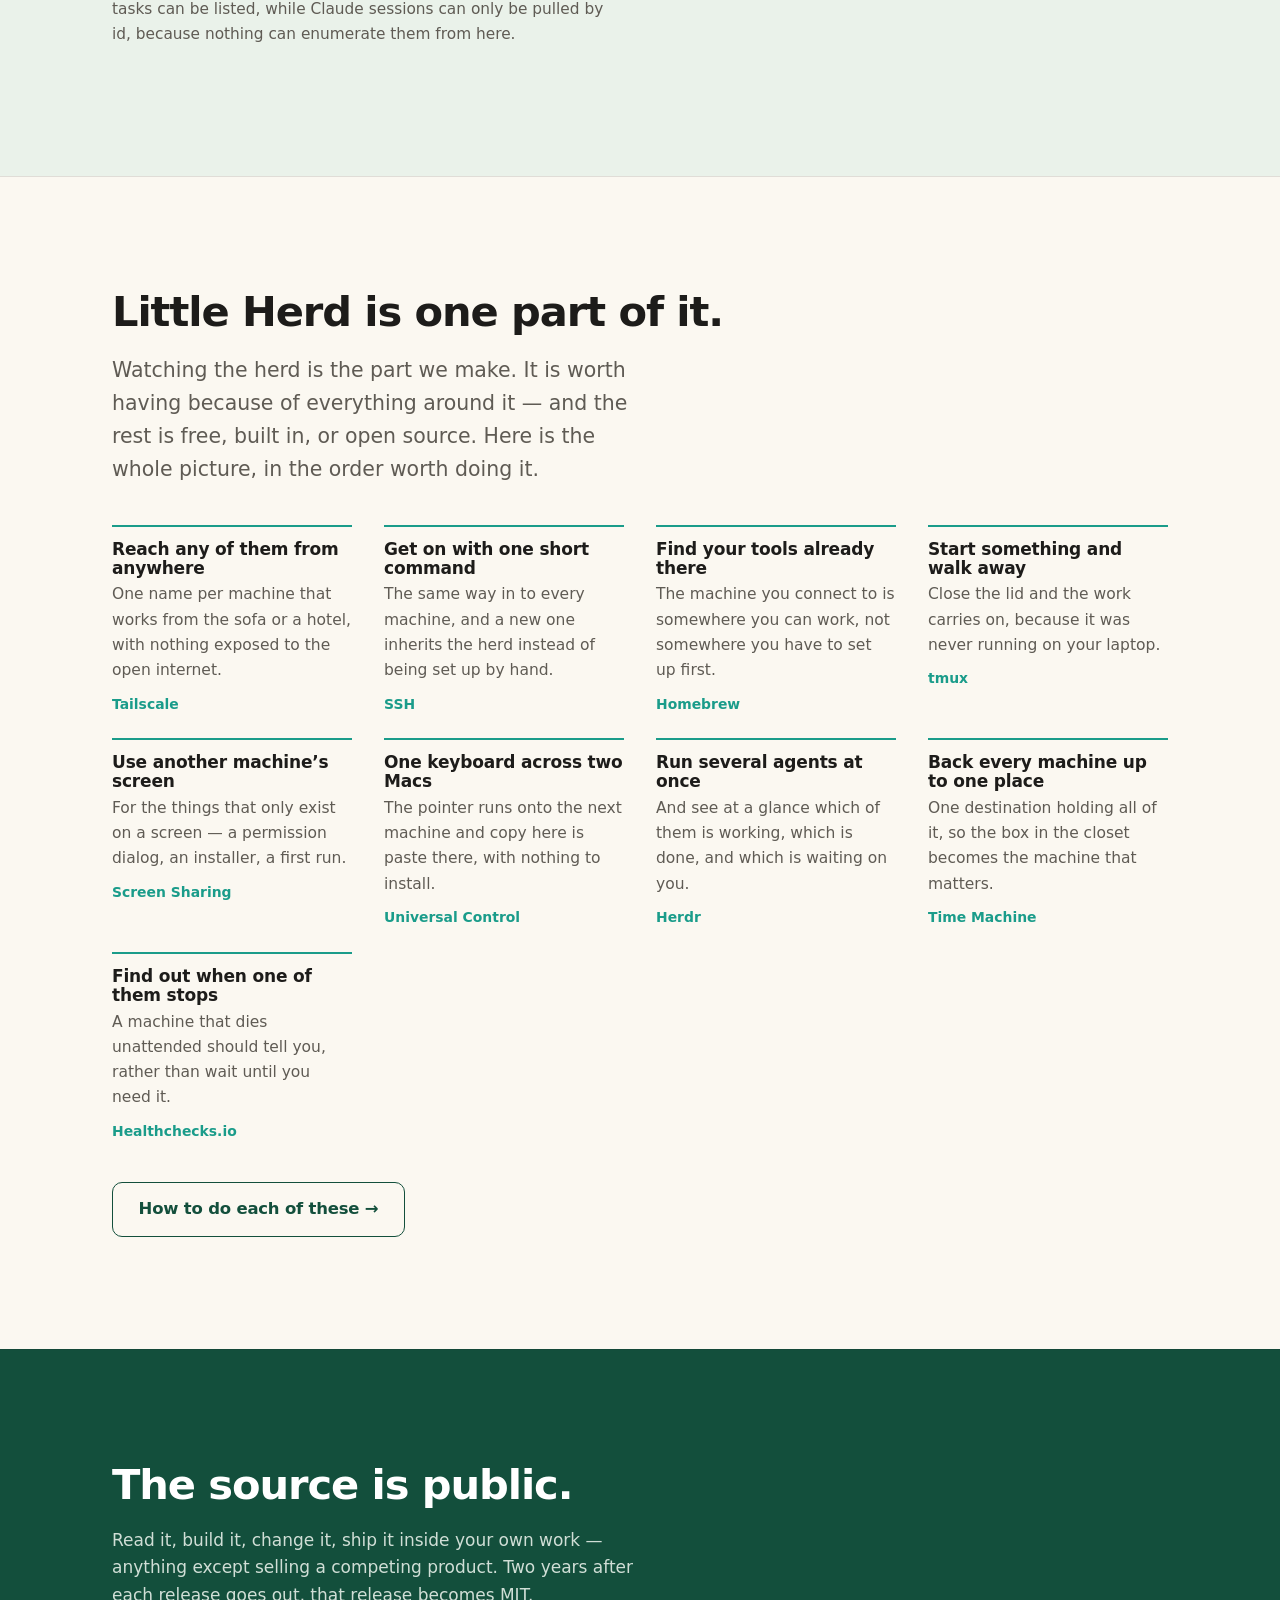
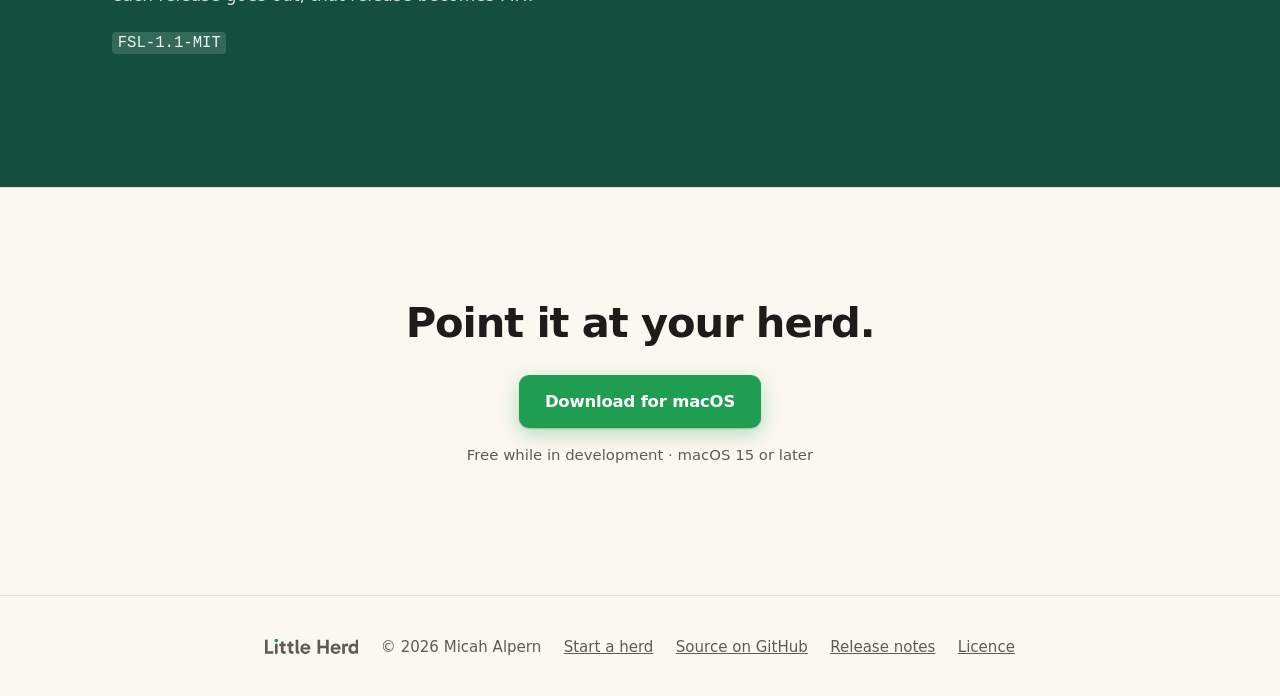
==== commit 0cb5165d: "Three actions, and a step about the one we cannot check Move To, on an agent card: every machine lis" ====
--- a/site/index.html
+++ b/site/index.html
@@ -264,6 +264,9 @@
       <div><h3>Use another machine&rsquo;s screen</h3>
         <p>For the things that only exist on a screen &mdash; a permission dialog, an installer, a first run.</p>
         <a class="card-tool" href="herd.html#screen">Screen Sharing</a></div>
+      <div><h3>One keyboard across two Macs</h3>
+        <p>The pointer runs onto the next machine and copy here is paste there, with nothing to install.</p>
+        <a class="card-tool" href="herd.html#control">Universal Control</a></div>
       <div><h3>Run several agents at once</h3>
         <p>And see at a glance which of them is working, which is done, and which is waiting on you.</p>
         <a class="card-tool" href="herd.html#agents">Herdr</a></div>
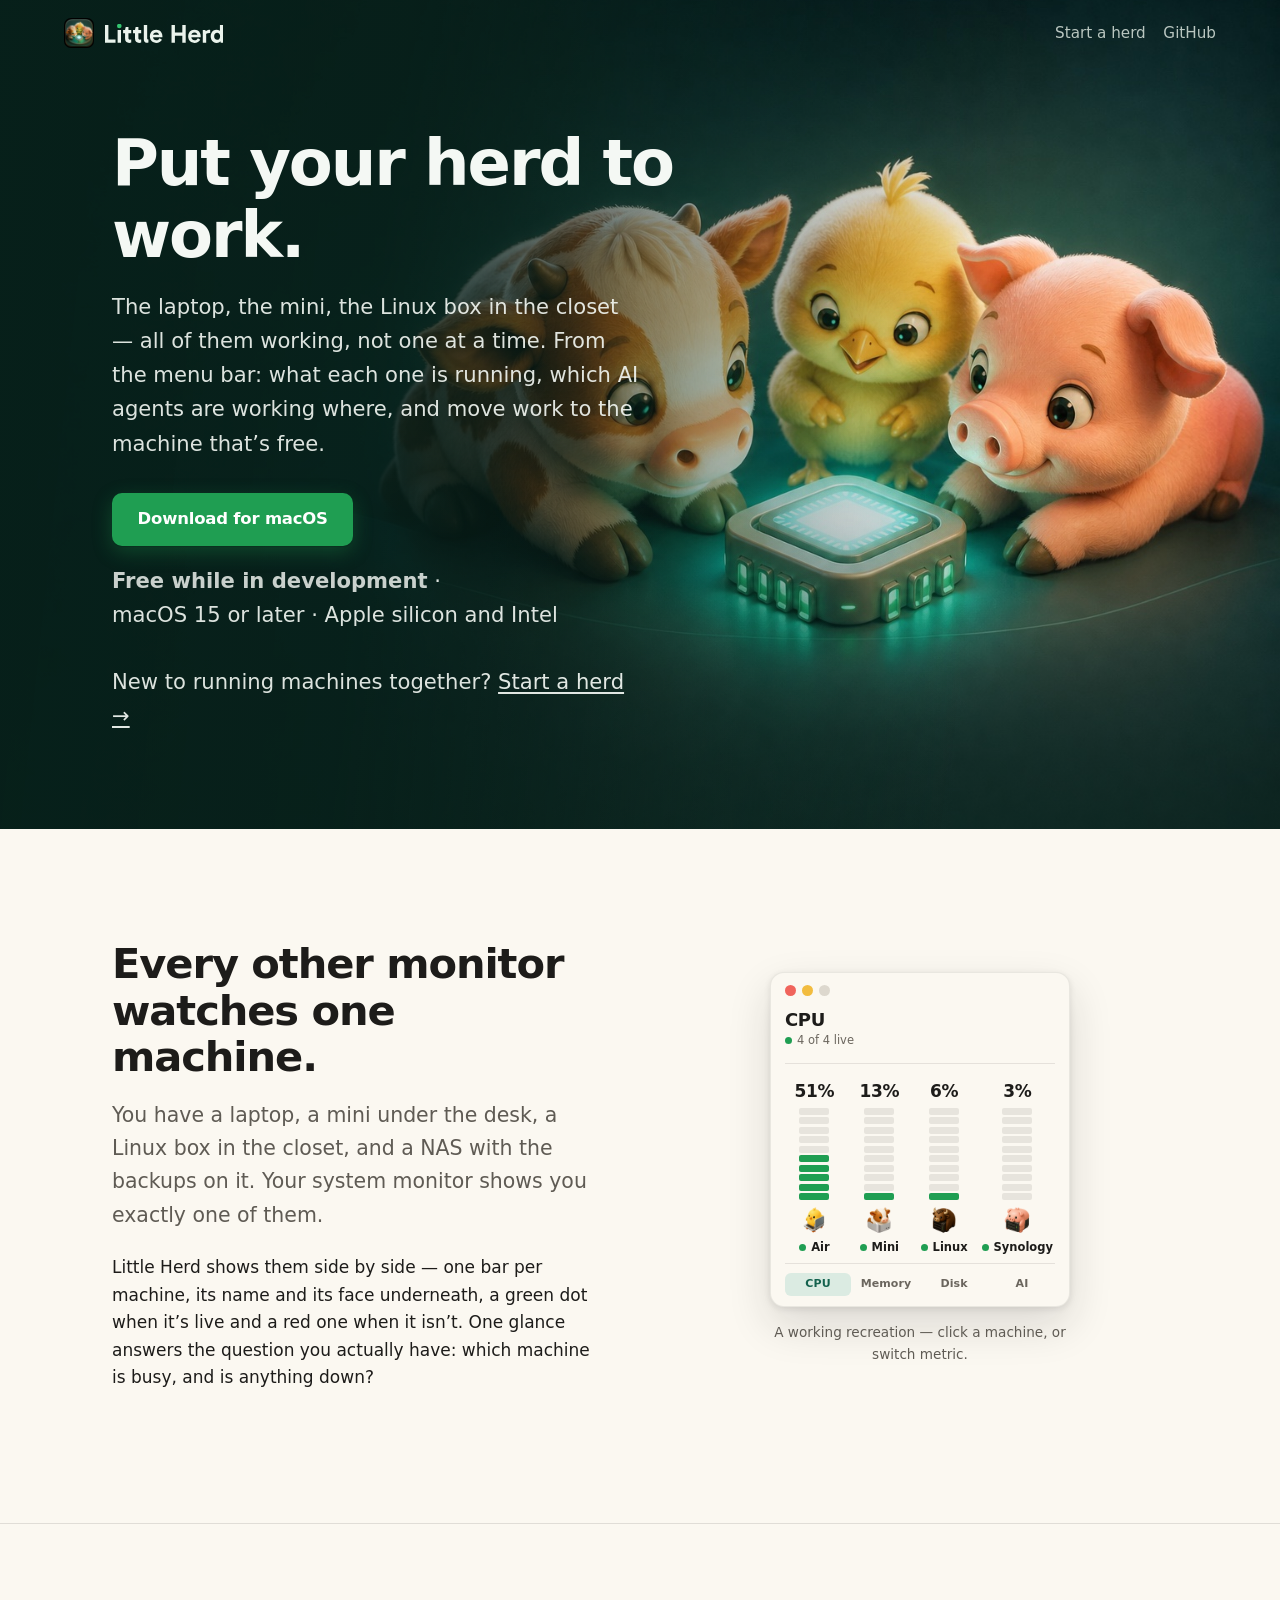
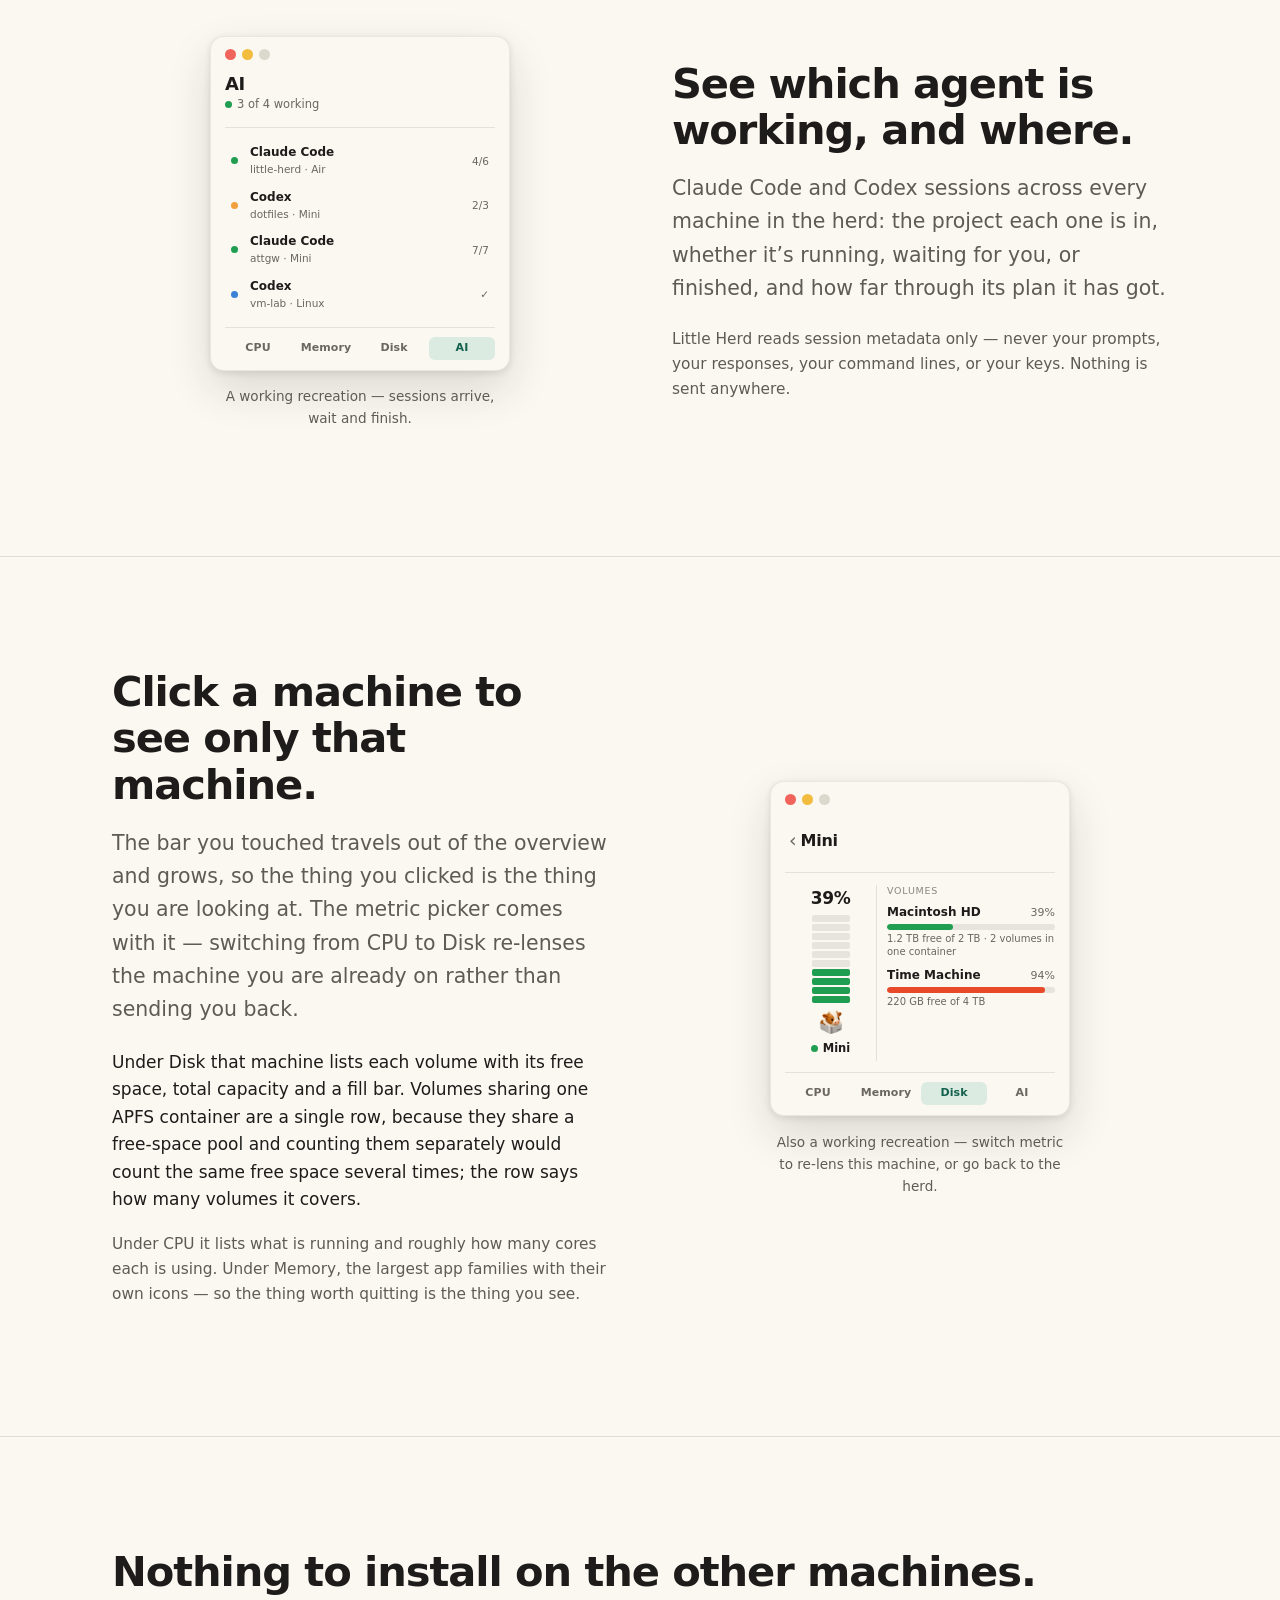
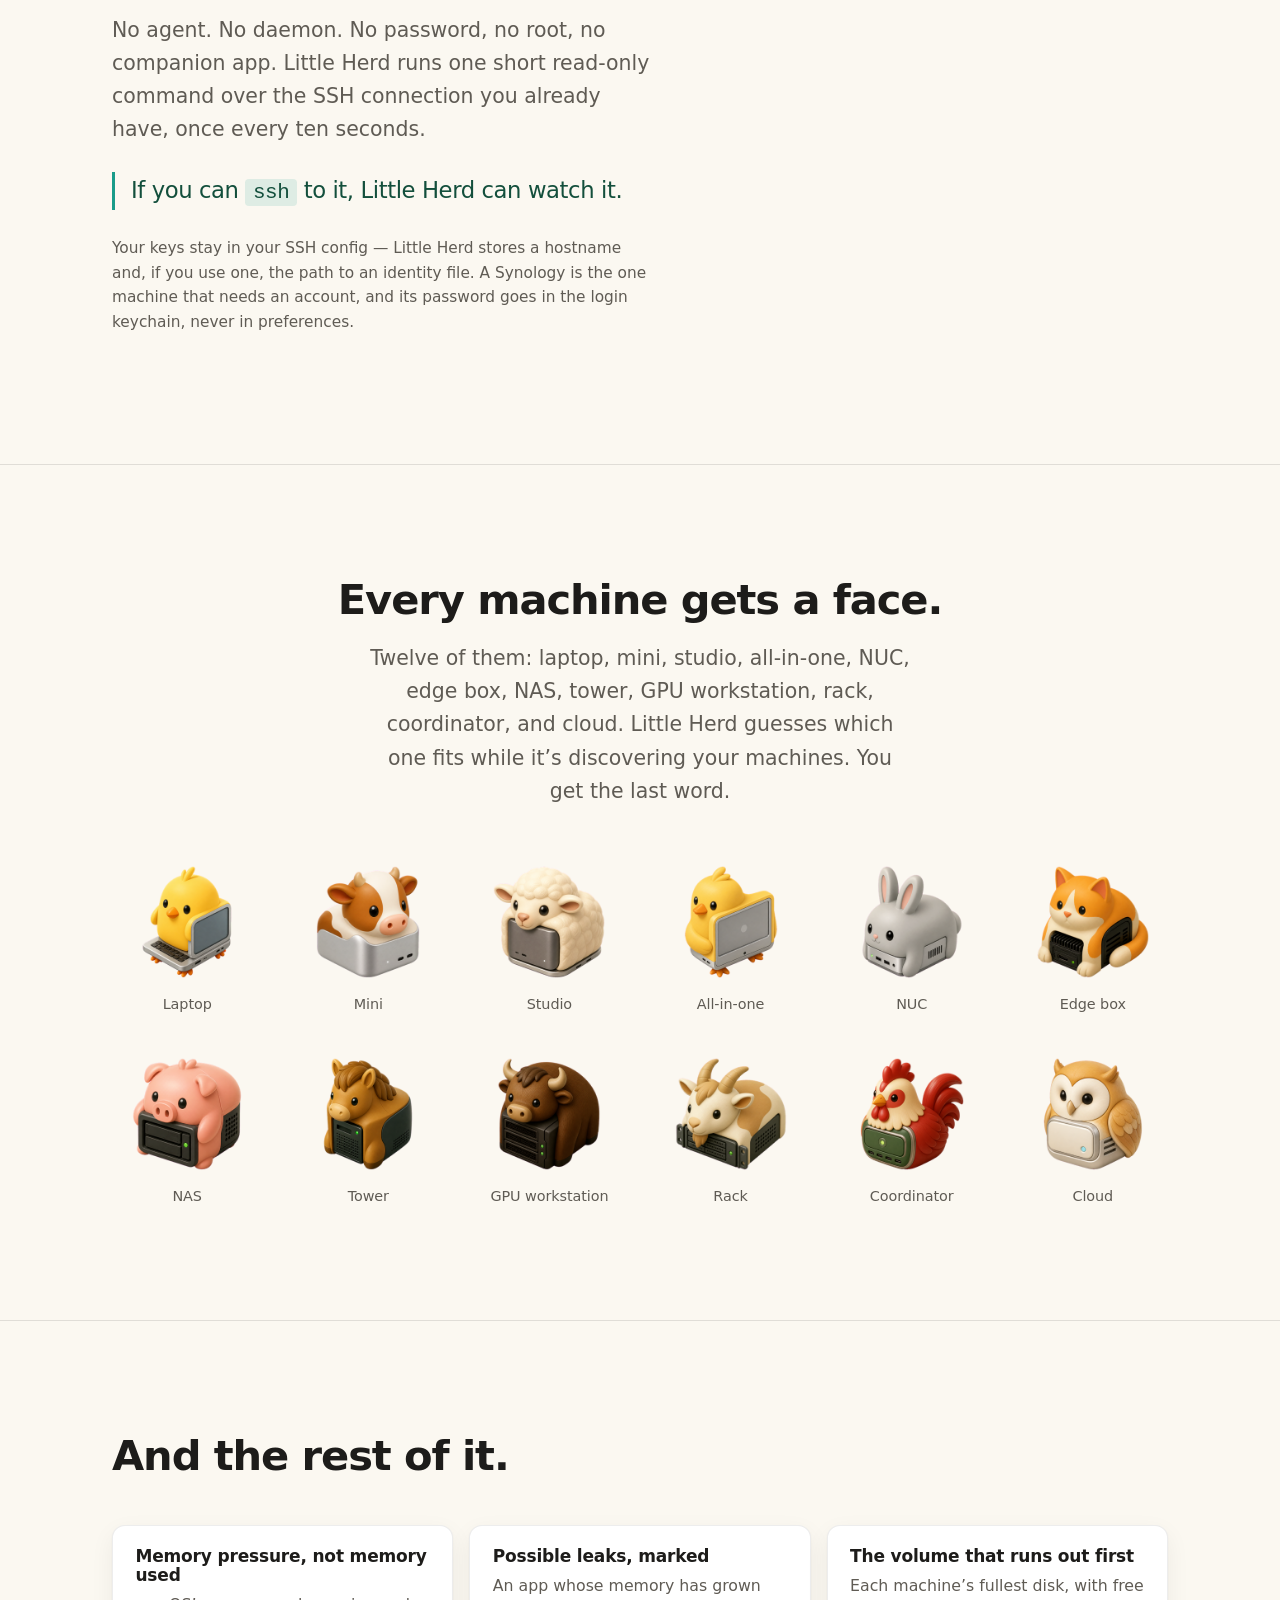
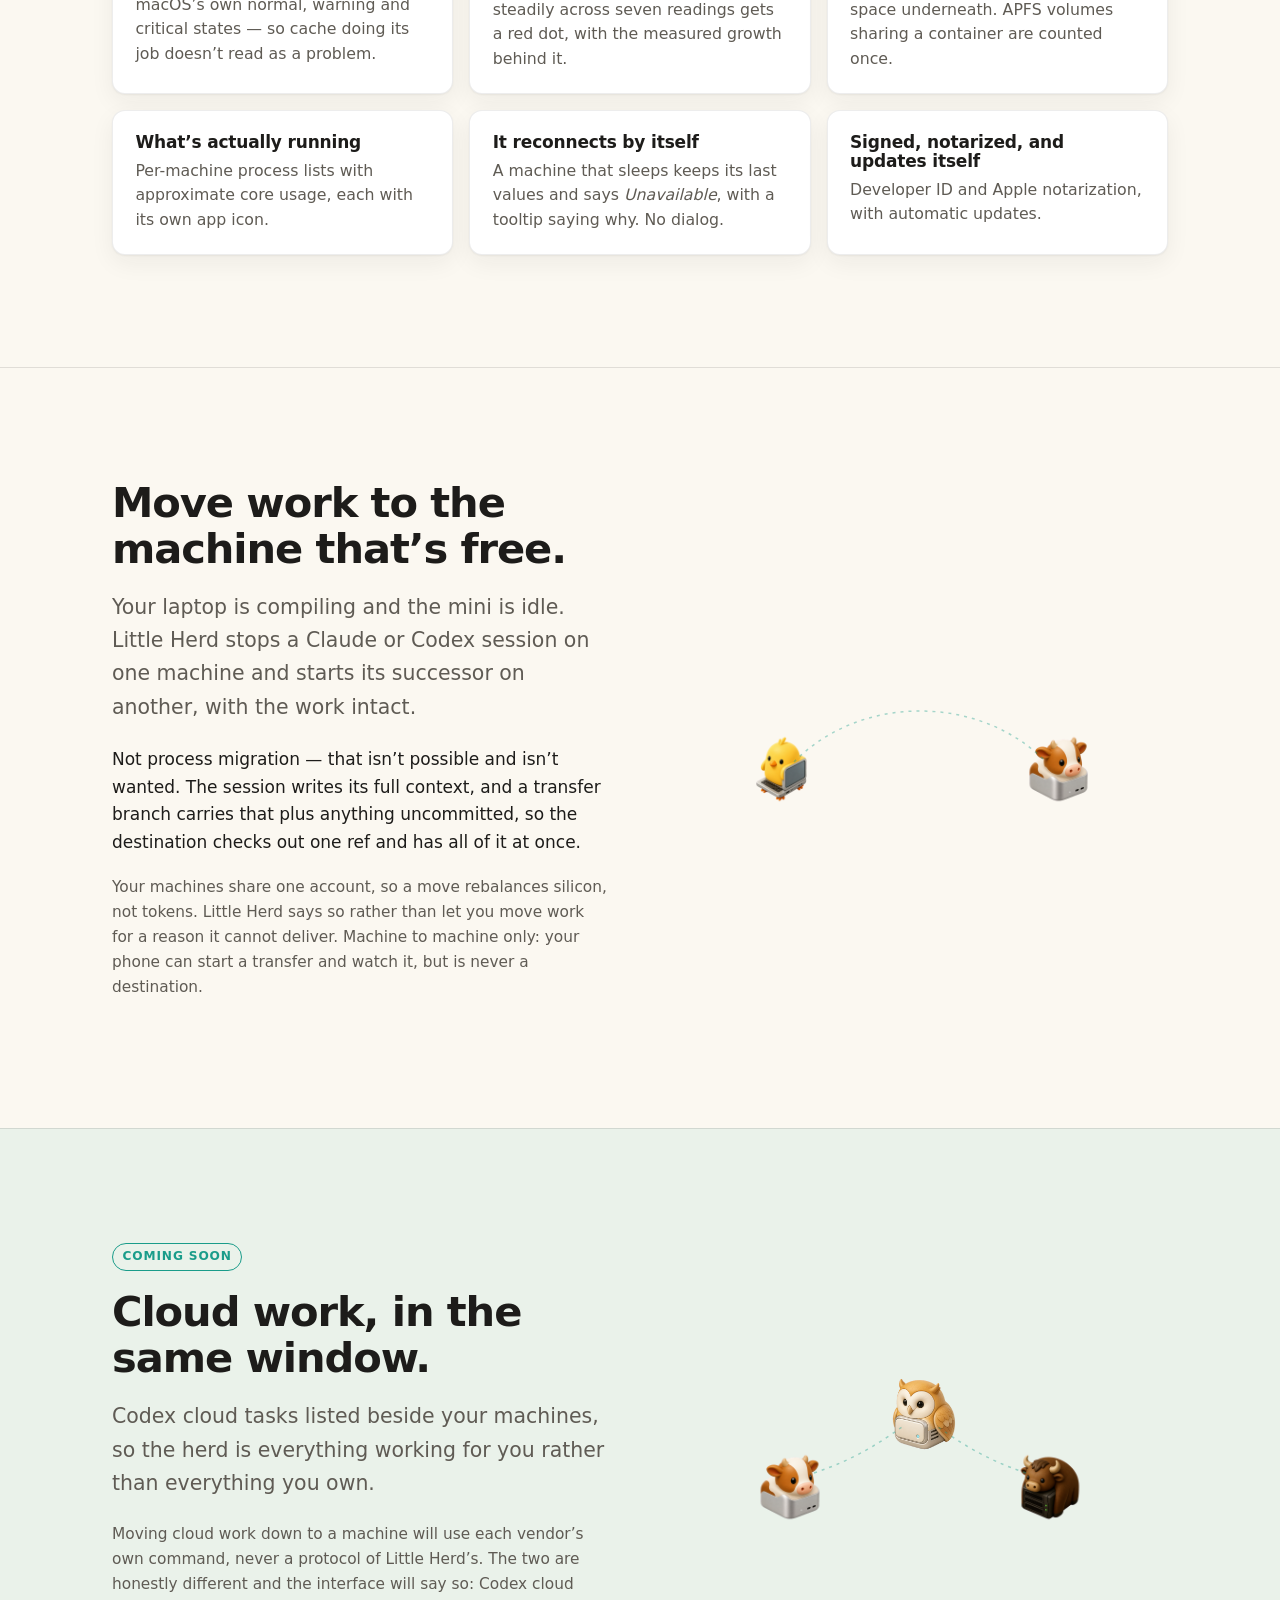
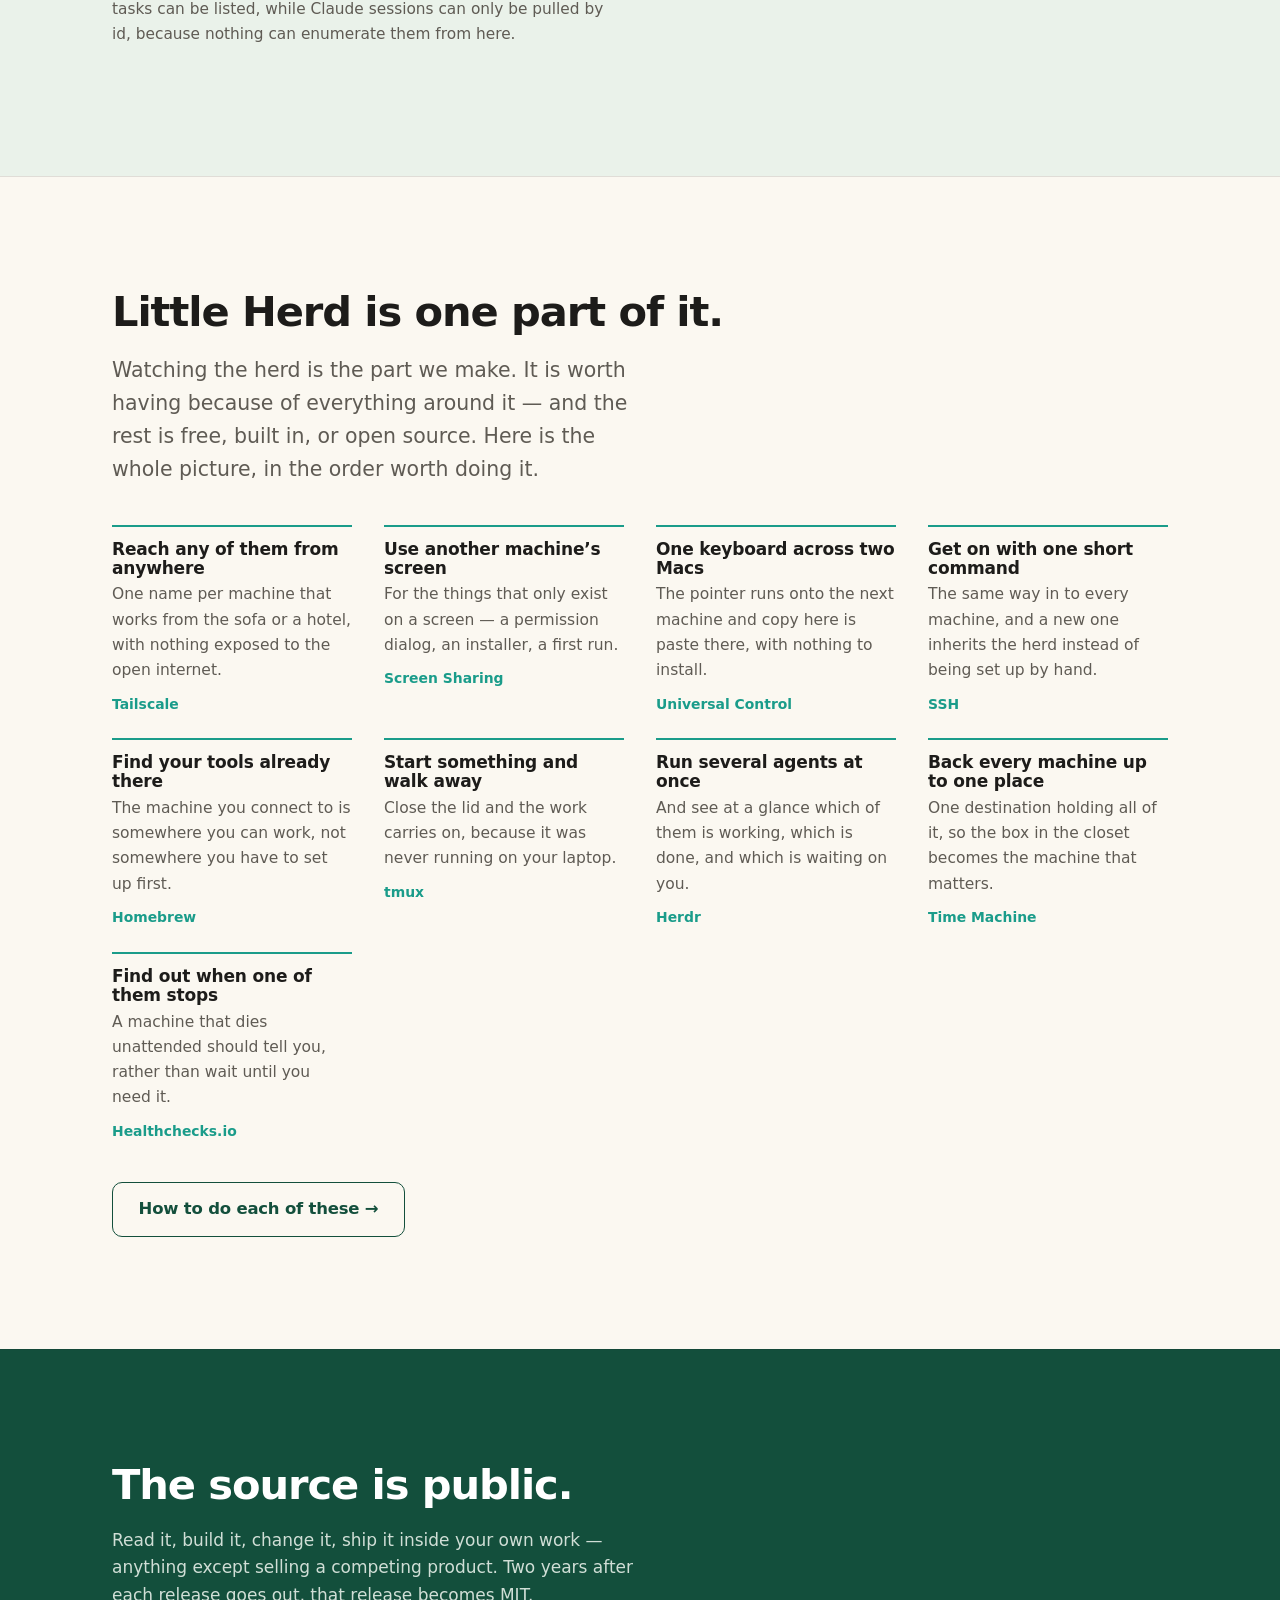
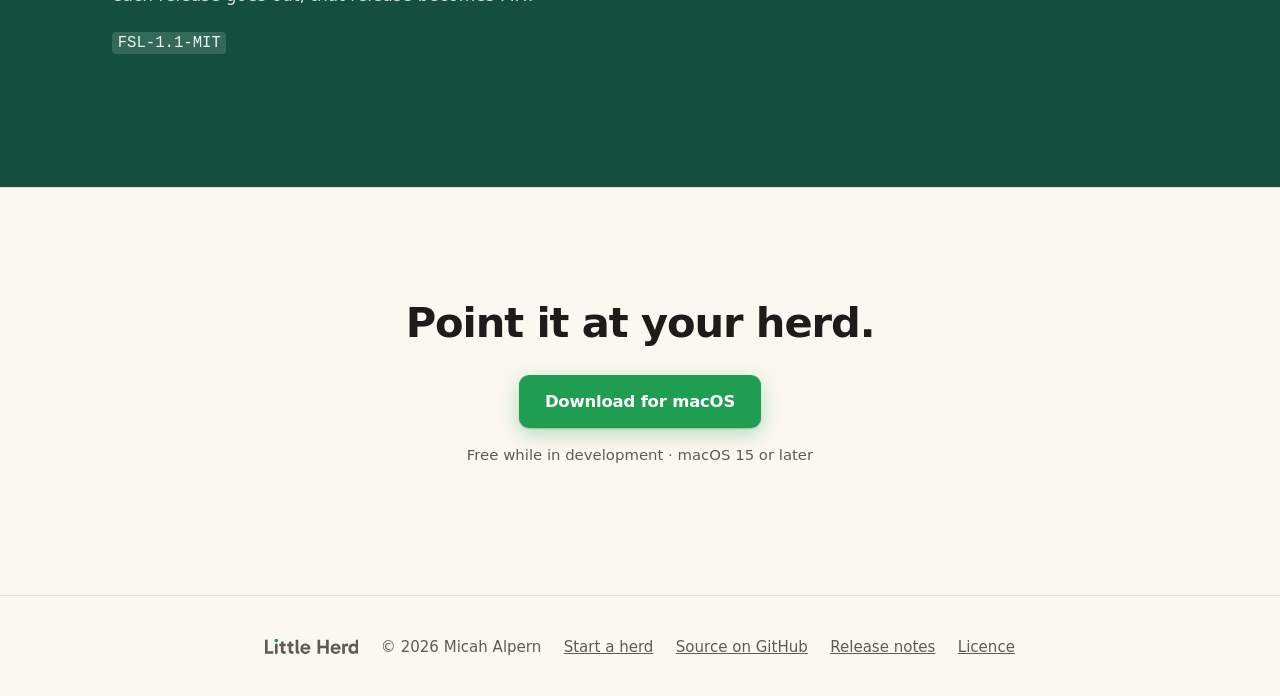
==== commit 2d8b8cf4: "Order the guide by what it pays back, not by what it depends on The old order was a build order: rea" ====
--- a/site/index.html
+++ b/site/index.html
@@ -252,6 +252,12 @@
       <div><h3>Reach any of them from anywhere</h3>
         <p>One name per machine that works from the sofa or a hotel, with nothing exposed to the open internet.</p>
         <a class="card-tool" href="herd.html#reach">Tailscale</a></div>
+      <div><h3>Use another machine&rsquo;s screen</h3>
+        <p>For the things that only exist on a screen &mdash; a permission dialog, an installer, a first run.</p>
+        <a class="card-tool" href="herd.html#screen">Screen Sharing</a></div>
+      <div><h3>One keyboard across two Macs</h3>
+        <p>The pointer runs onto the next machine and copy here is paste there, with nothing to install.</p>
+        <a class="card-tool" href="herd.html#control">Universal Control</a></div>
       <div><h3>Get on with one short command</h3>
         <p>The same way in to every machine, and a new one inherits the herd instead of being set up by hand.</p>
         <a class="card-tool" href="herd.html#connect">SSH</a></div>
@@ -261,12 +267,6 @@
       <div><h3>Start something and walk away</h3>
         <p>Close the lid and the work carries on, because it was never running on your laptop.</p>
         <a class="card-tool" href="herd.html#detach">tmux</a></div>
-      <div><h3>Use another machine&rsquo;s screen</h3>
-        <p>For the things that only exist on a screen &mdash; a permission dialog, an installer, a first run.</p>
-        <a class="card-tool" href="herd.html#screen">Screen Sharing</a></div>
-      <div><h3>One keyboard across two Macs</h3>
-        <p>The pointer runs onto the next machine and copy here is paste there, with nothing to install.</p>
-        <a class="card-tool" href="herd.html#control">Universal Control</a></div>
       <div><h3>Run several agents at once</h3>
         <p>And see at a glance which of them is working, which is done, and which is waiting on you.</p>
         <a class="card-tool" href="herd.html#agents">Herdr</a></div>
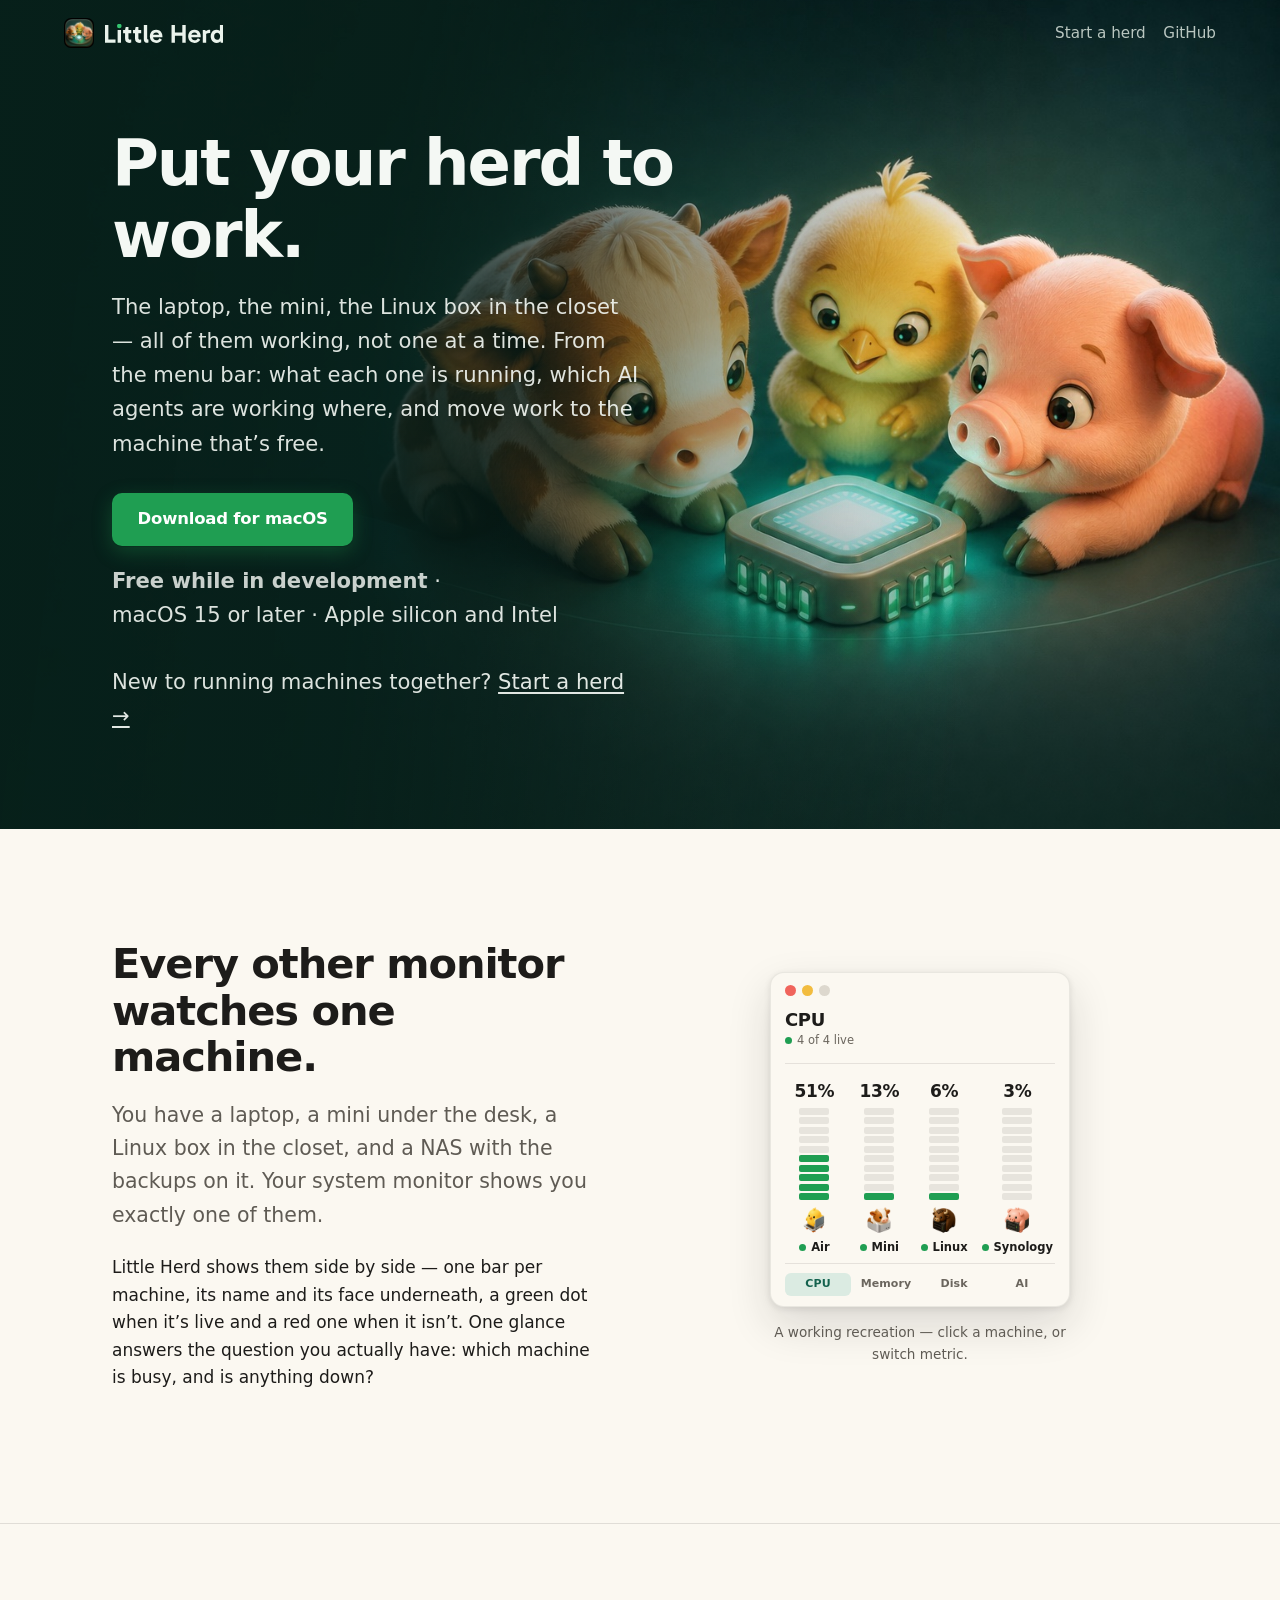
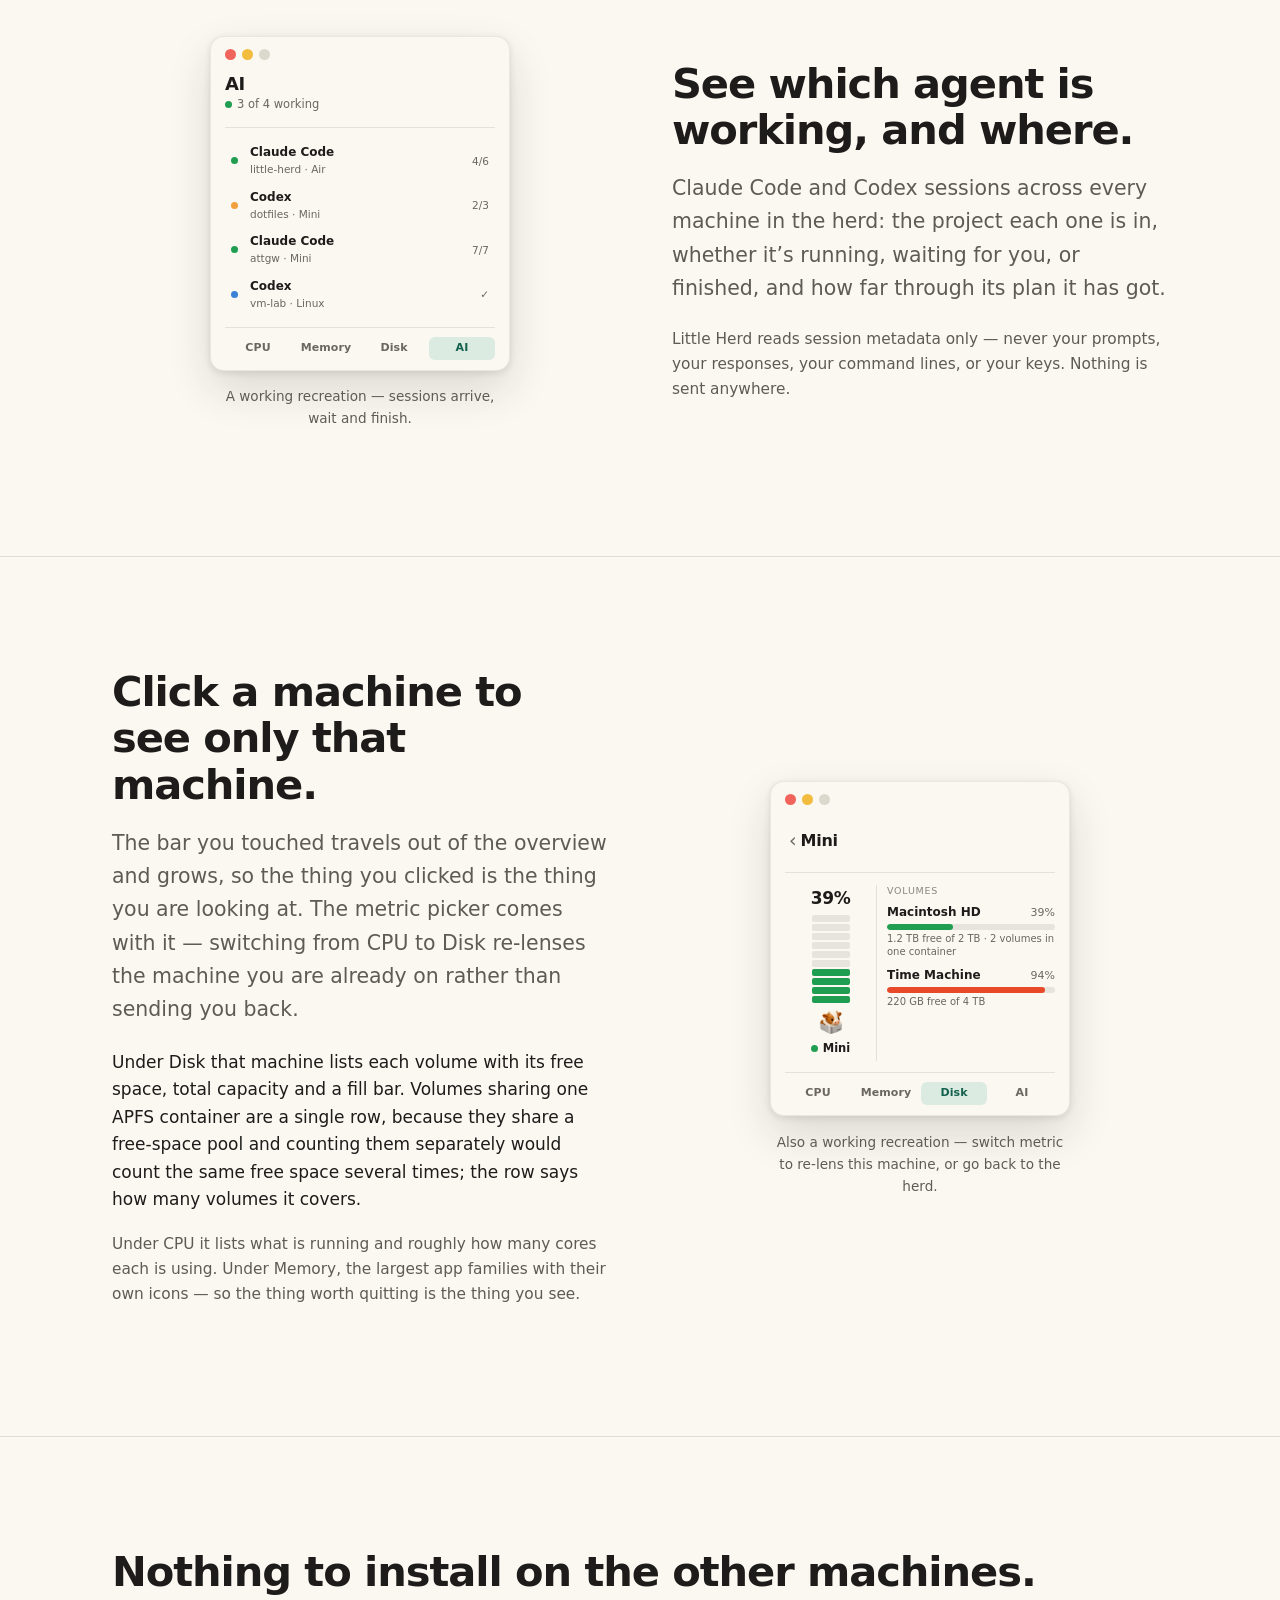
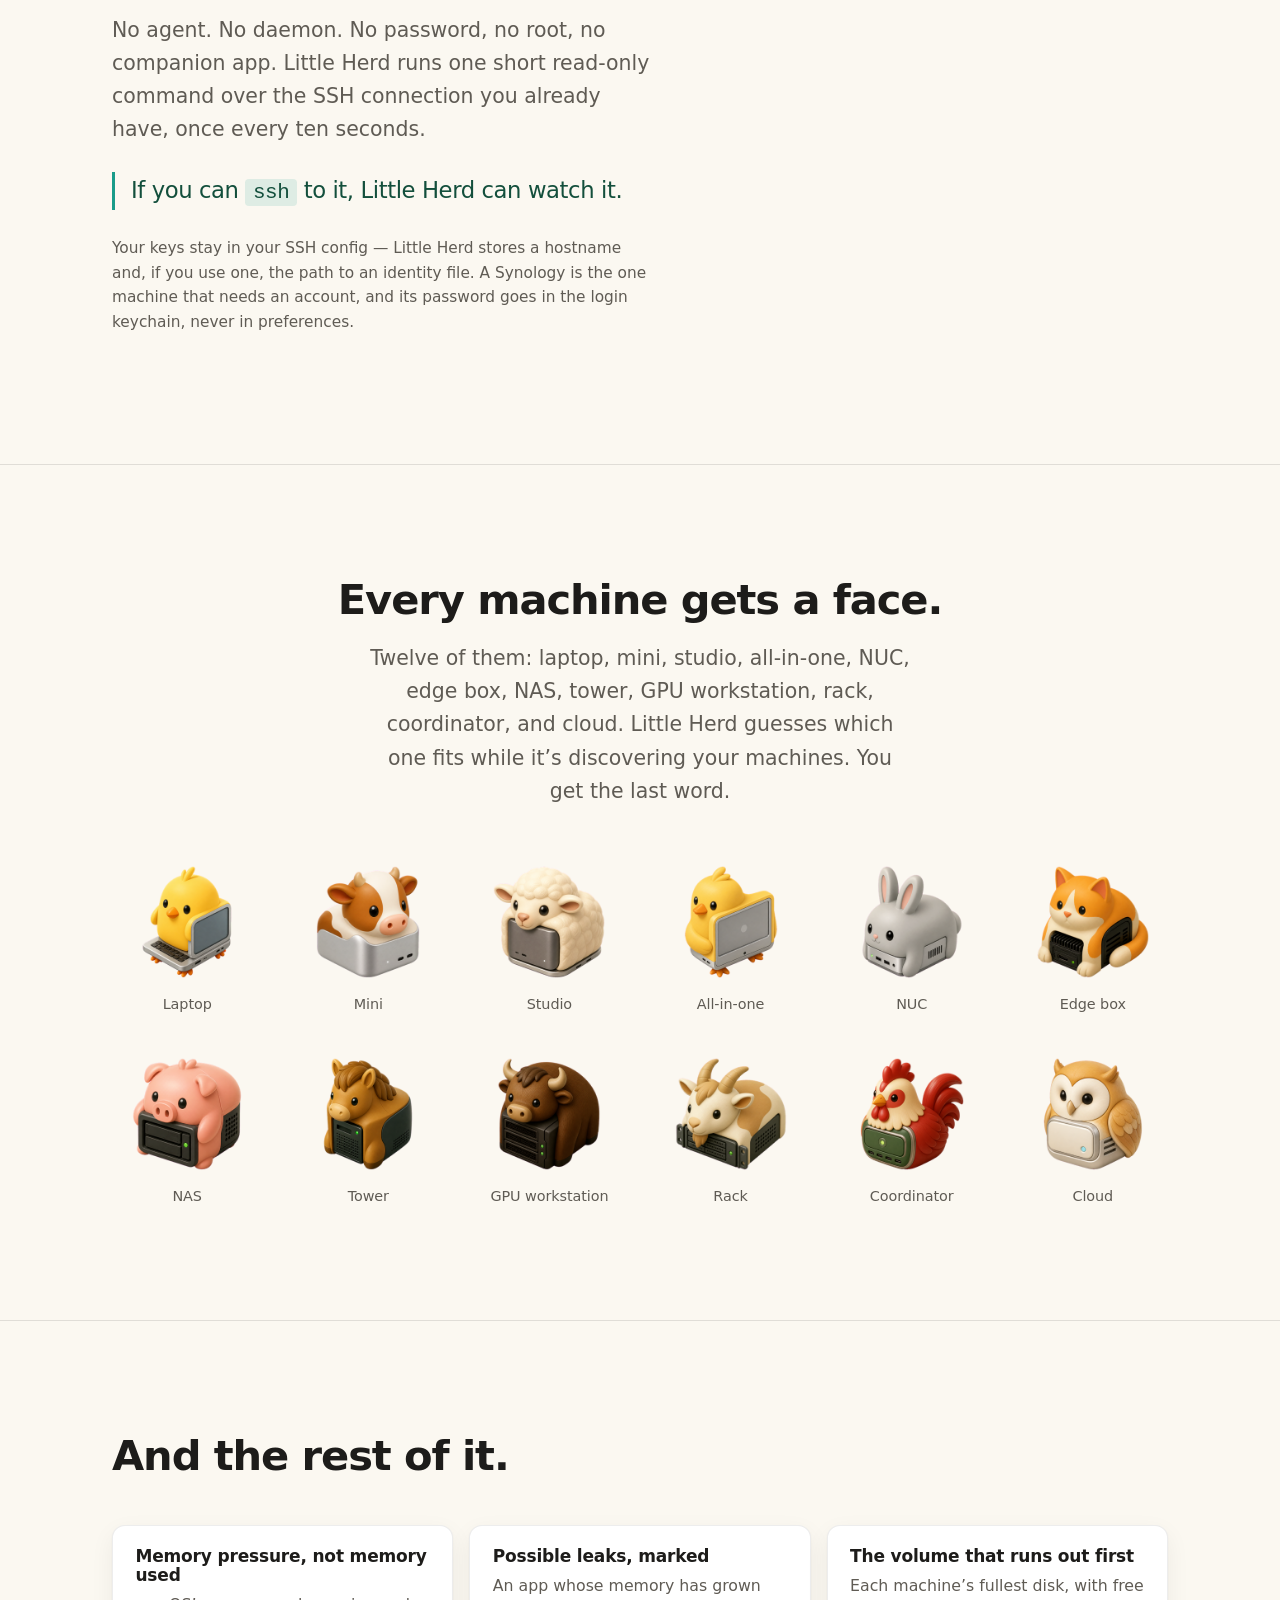
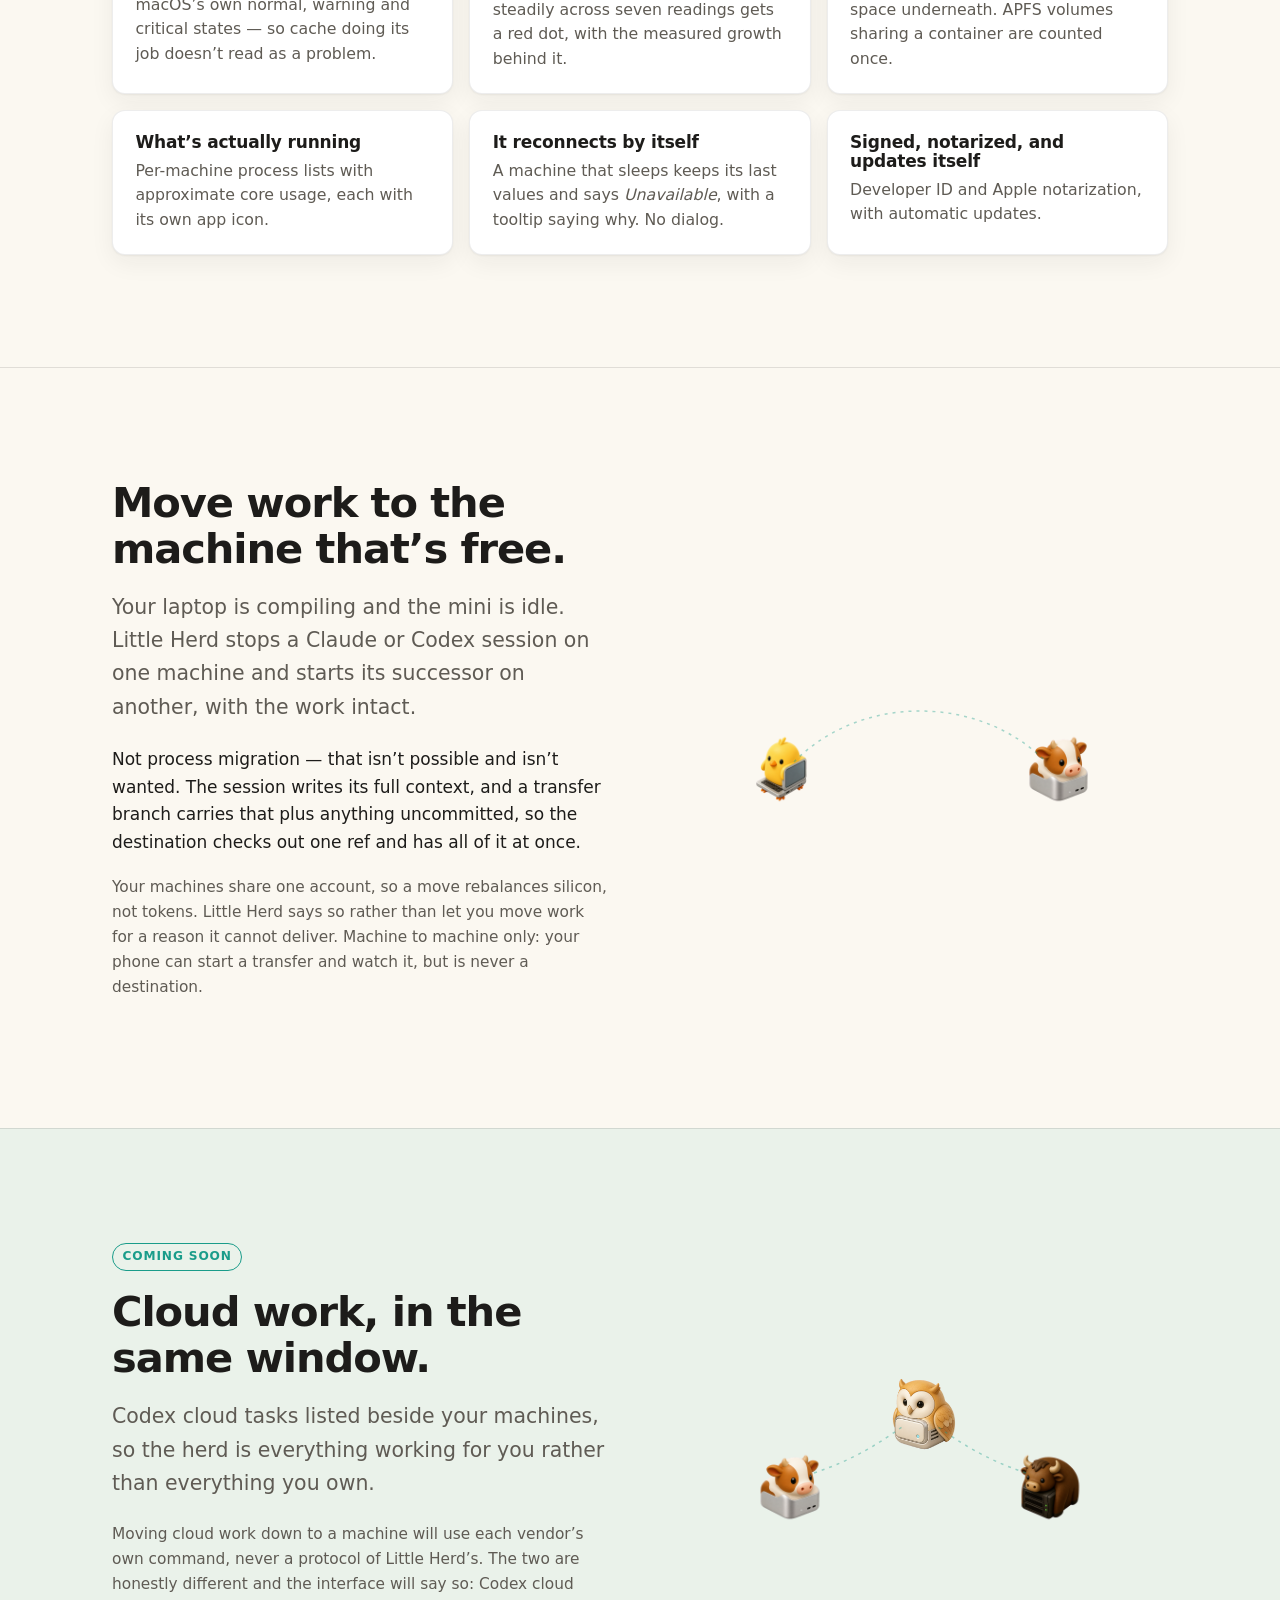
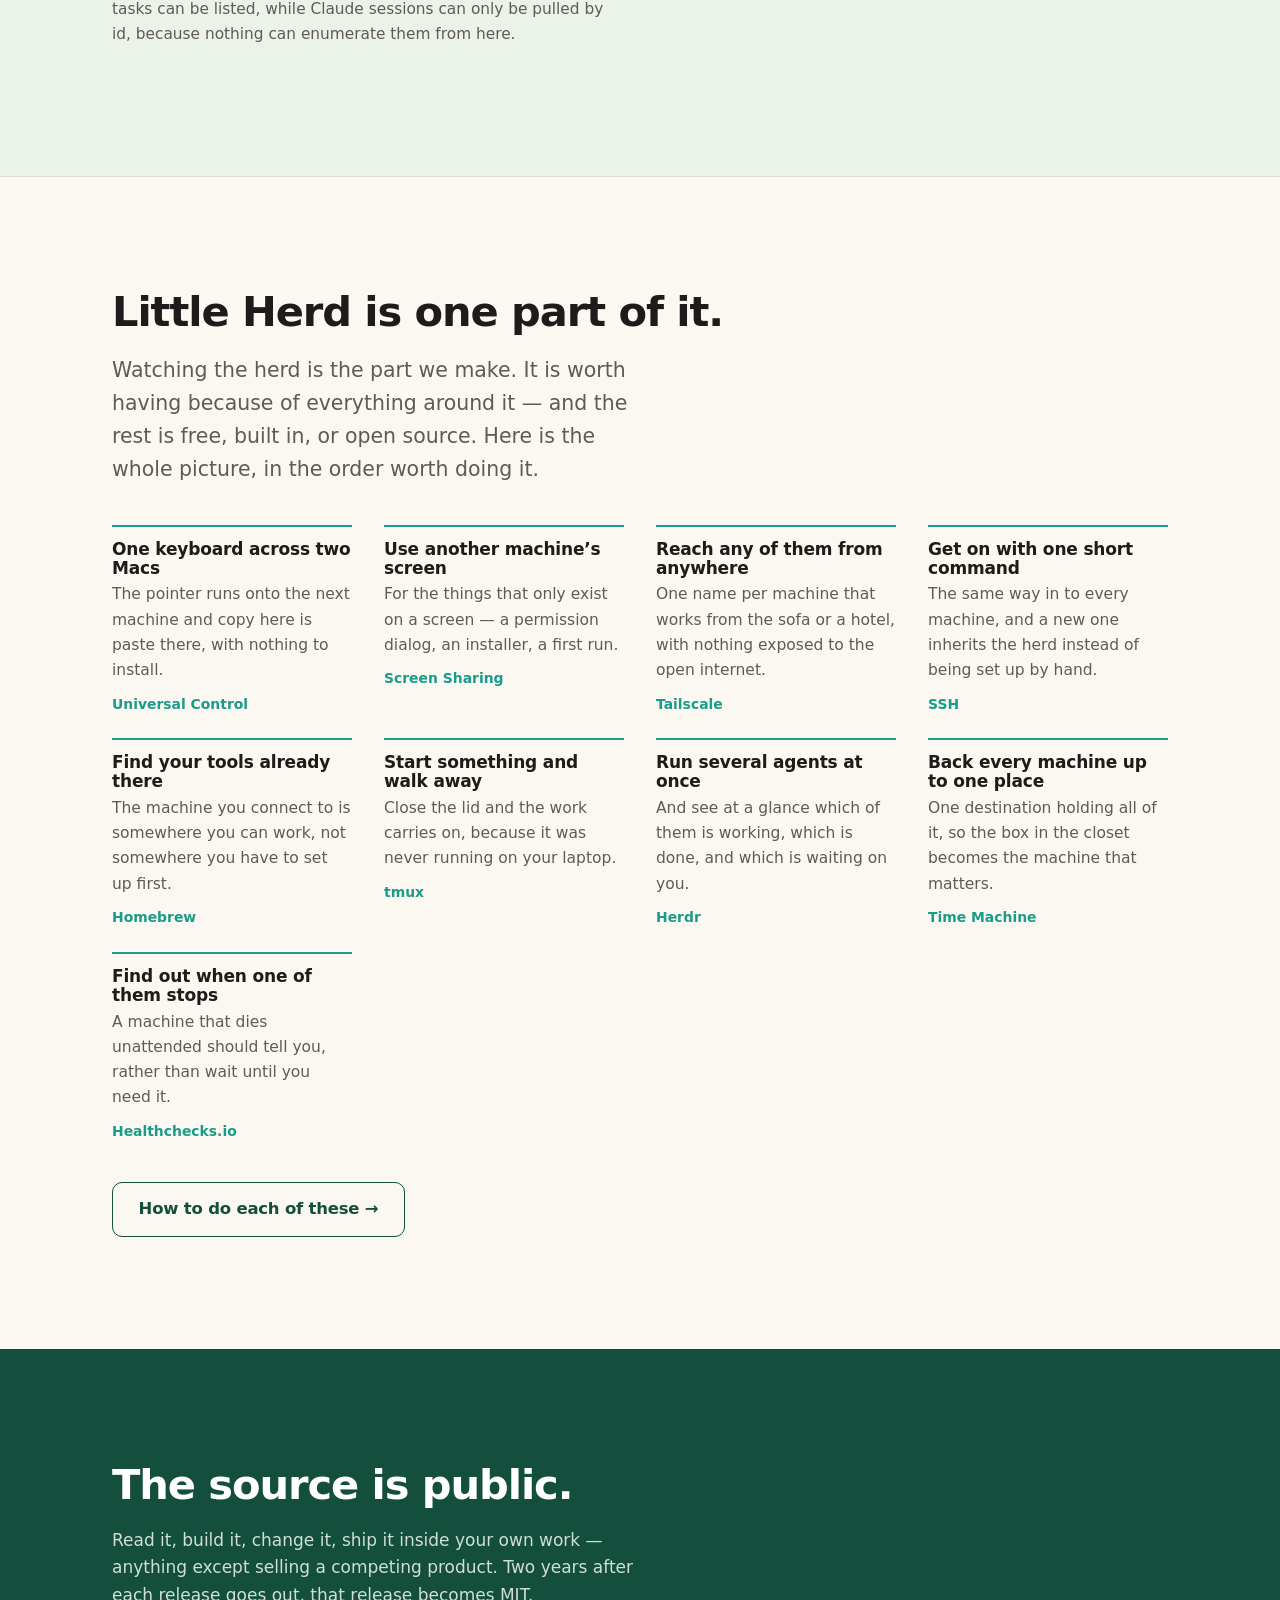
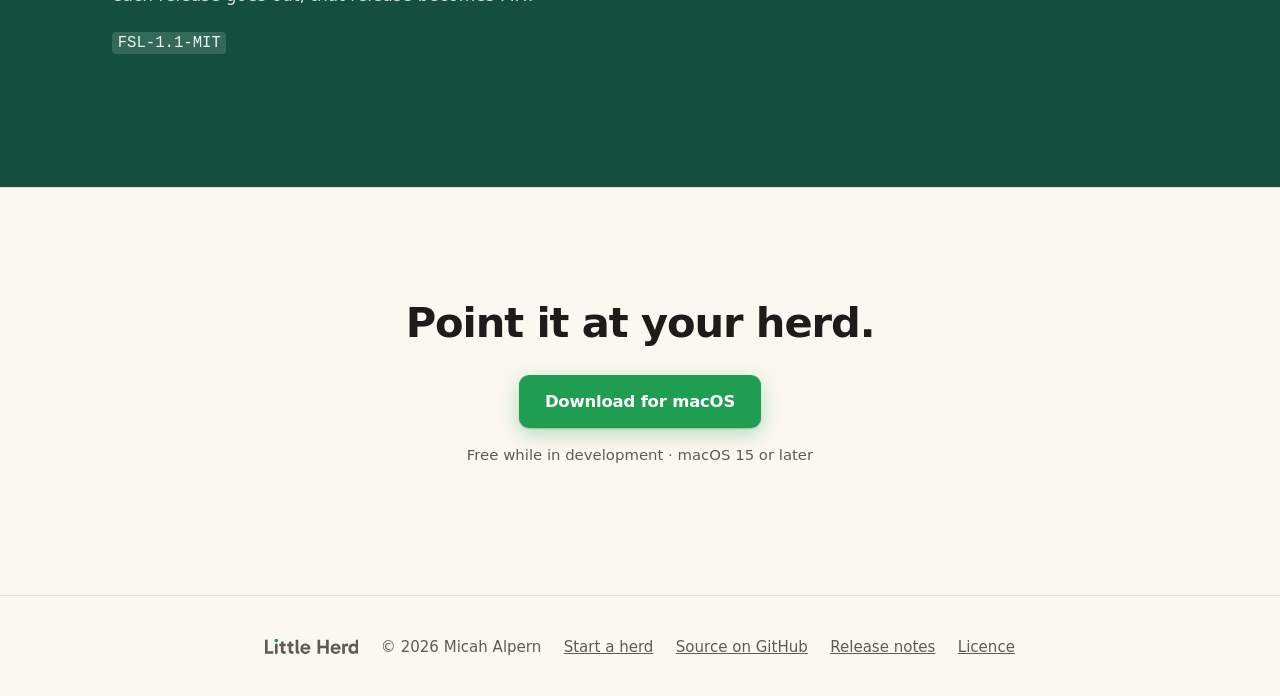
==== commit f1ec8ae2: "Start where a Mac user already is My ordering led with Tailscale on the grounds that everything depe" ====
--- a/site/index.html
+++ b/site/index.html
@@ -249,15 +249,15 @@
       because of everything around it &mdash; and the rest is free, built in, or
       open source. Here is the whole picture, in the order worth doing it.</p>
     <div class="four">
+      <div><h3>One keyboard across two Macs</h3>
+        <p>The pointer runs onto the next machine and copy here is paste there, with nothing to install.</p>
+        <a class="card-tool" href="herd.html#control">Universal Control</a></div>
+      <div><h3>Use another machine&rsquo;s screen</h3>
+        <p>For the things that only exist on a screen &mdash; a permission dialog, an installer, a first run.</p>
+        <a class="card-tool" href="herd.html#screen">Screen Sharing</a></div>
       <div><h3>Reach any of them from anywhere</h3>
         <p>One name per machine that works from the sofa or a hotel, with nothing exposed to the open internet.</p>
         <a class="card-tool" href="herd.html#reach">Tailscale</a></div>
-      <div><h3>Use another machine&rsquo;s screen</h3>
-        <p>For the things that only exist on a screen &mdash; a permission dialog, an installer, a first run.</p>
-        <a class="card-tool" href="herd.html#screen">Screen Sharing</a></div>
-      <div><h3>One keyboard across two Macs</h3>
-        <p>The pointer runs onto the next machine and copy here is paste there, with nothing to install.</p>
-        <a class="card-tool" href="herd.html#control">Universal Control</a></div>
       <div><h3>Get on with one short command</h3>
         <p>The same way in to every machine, and a new one inherits the herd instead of being set up by hand.</p>
         <a class="card-tool" href="herd.html#connect">SSH</a></div>
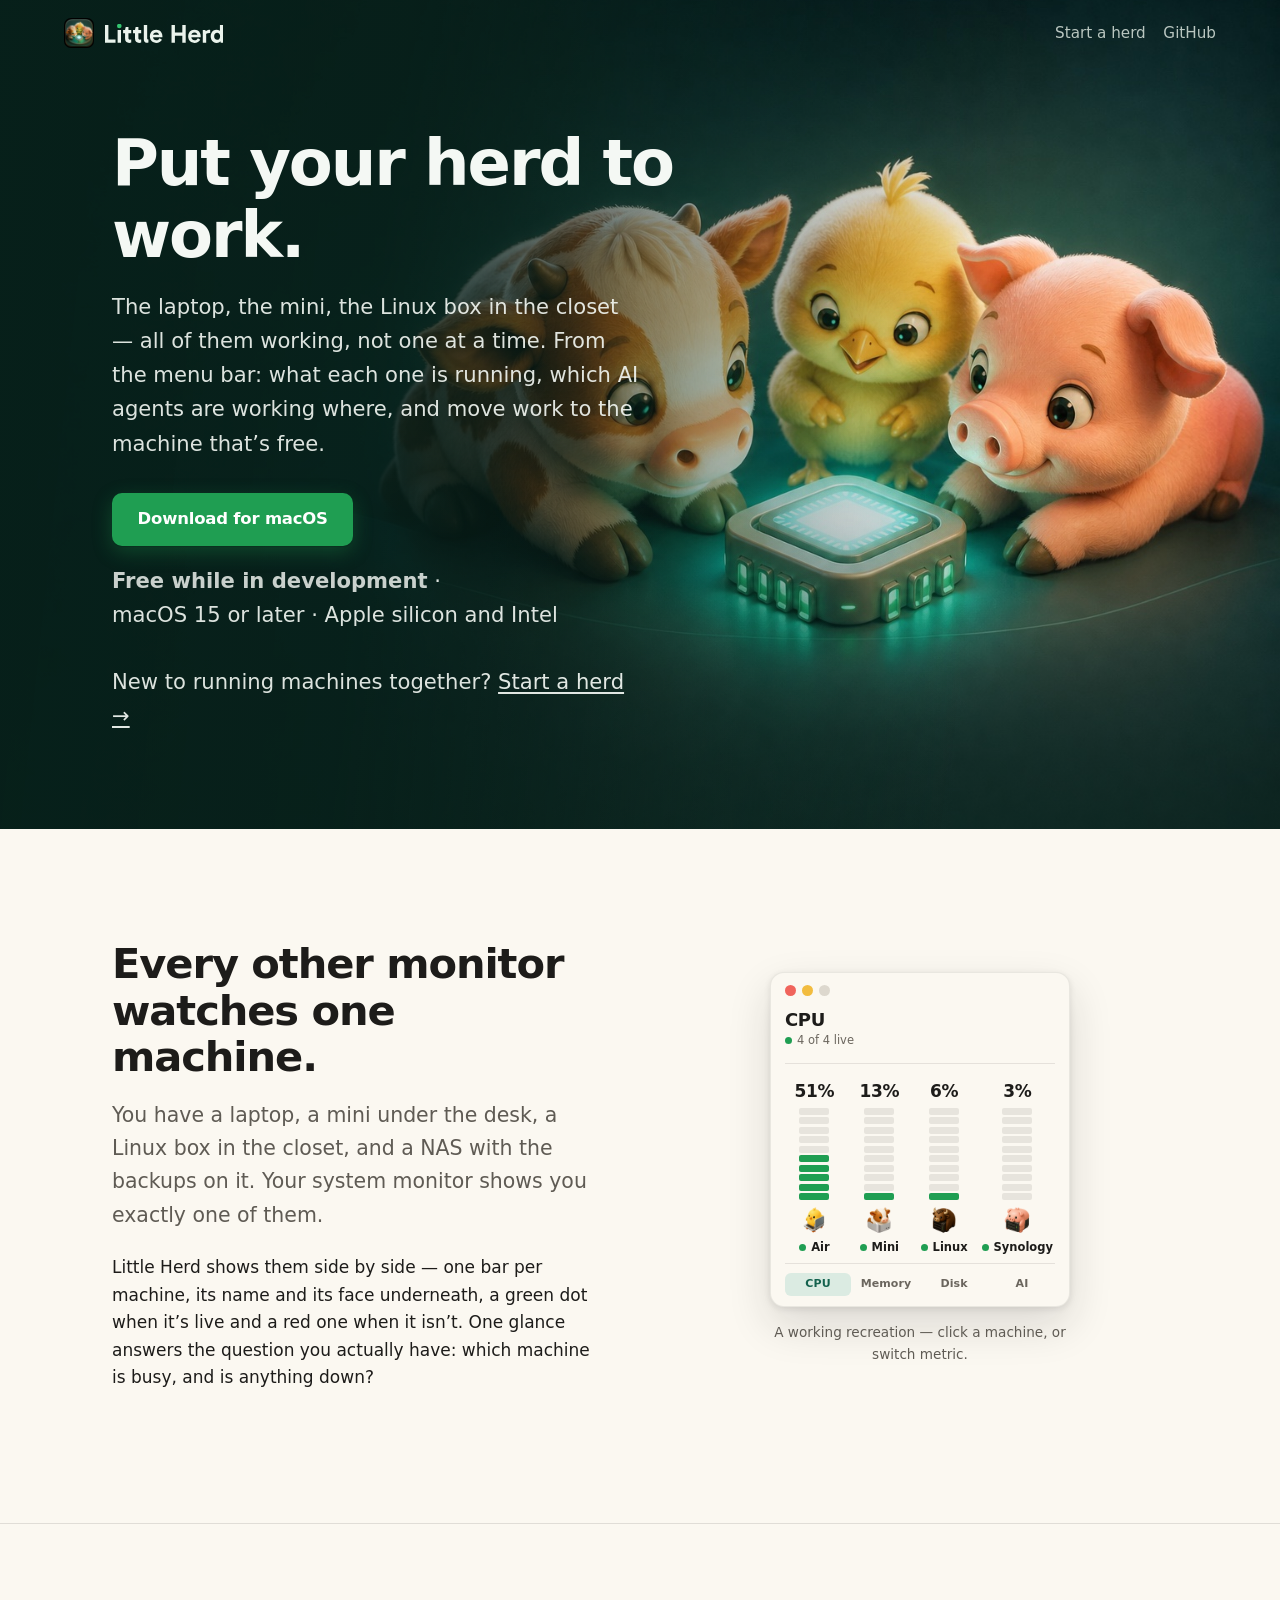
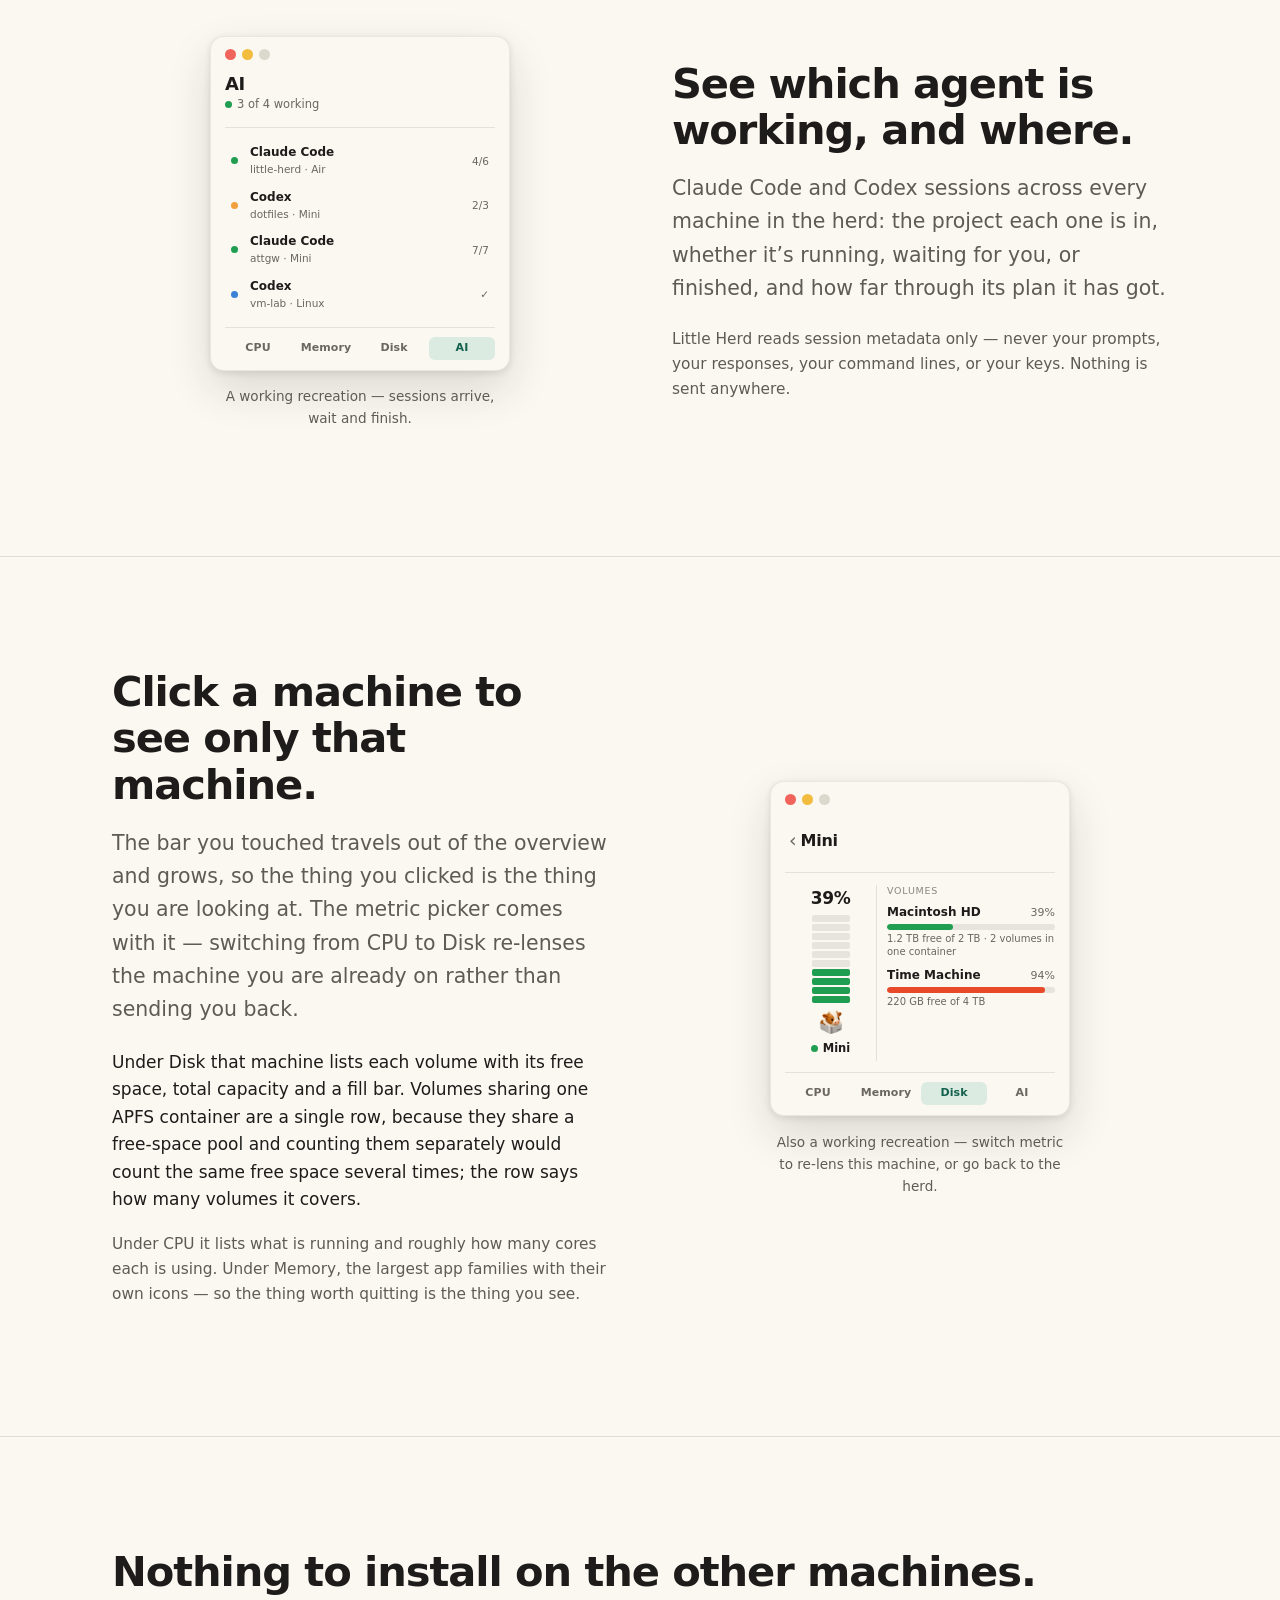
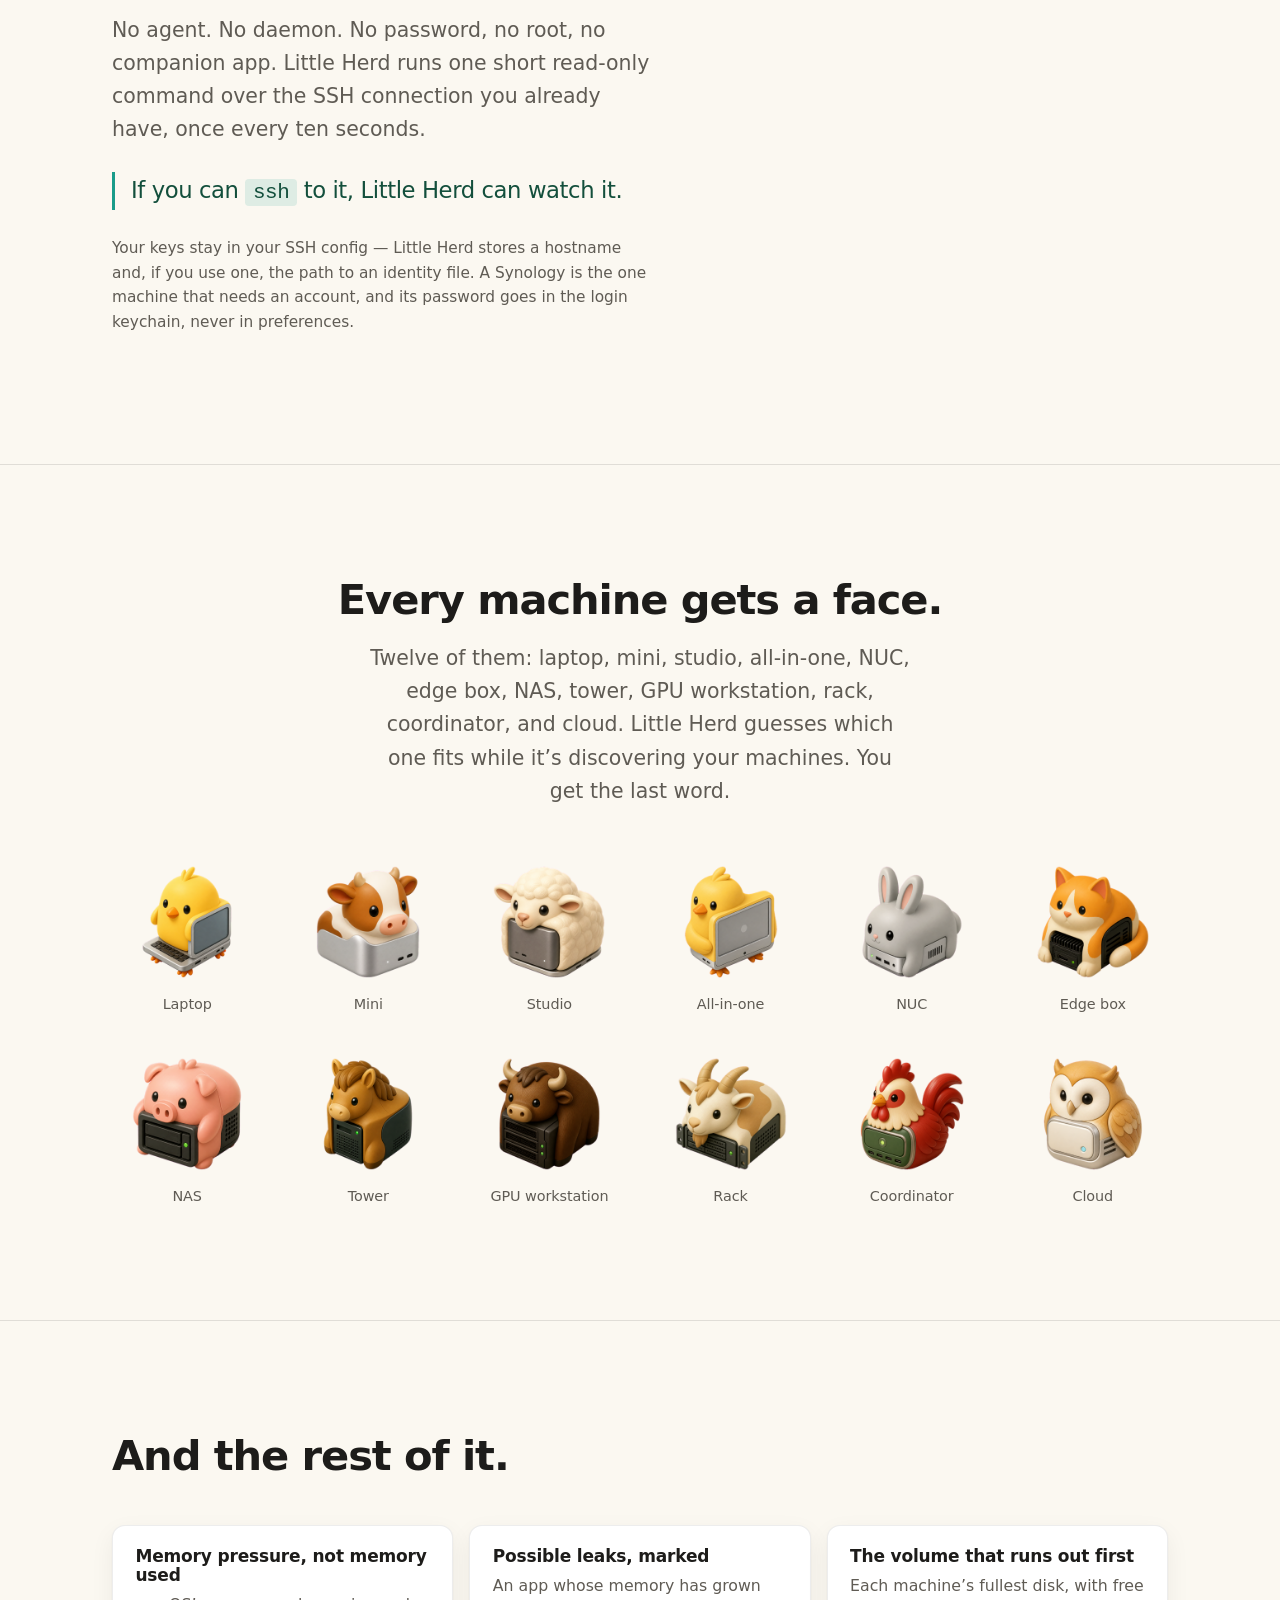
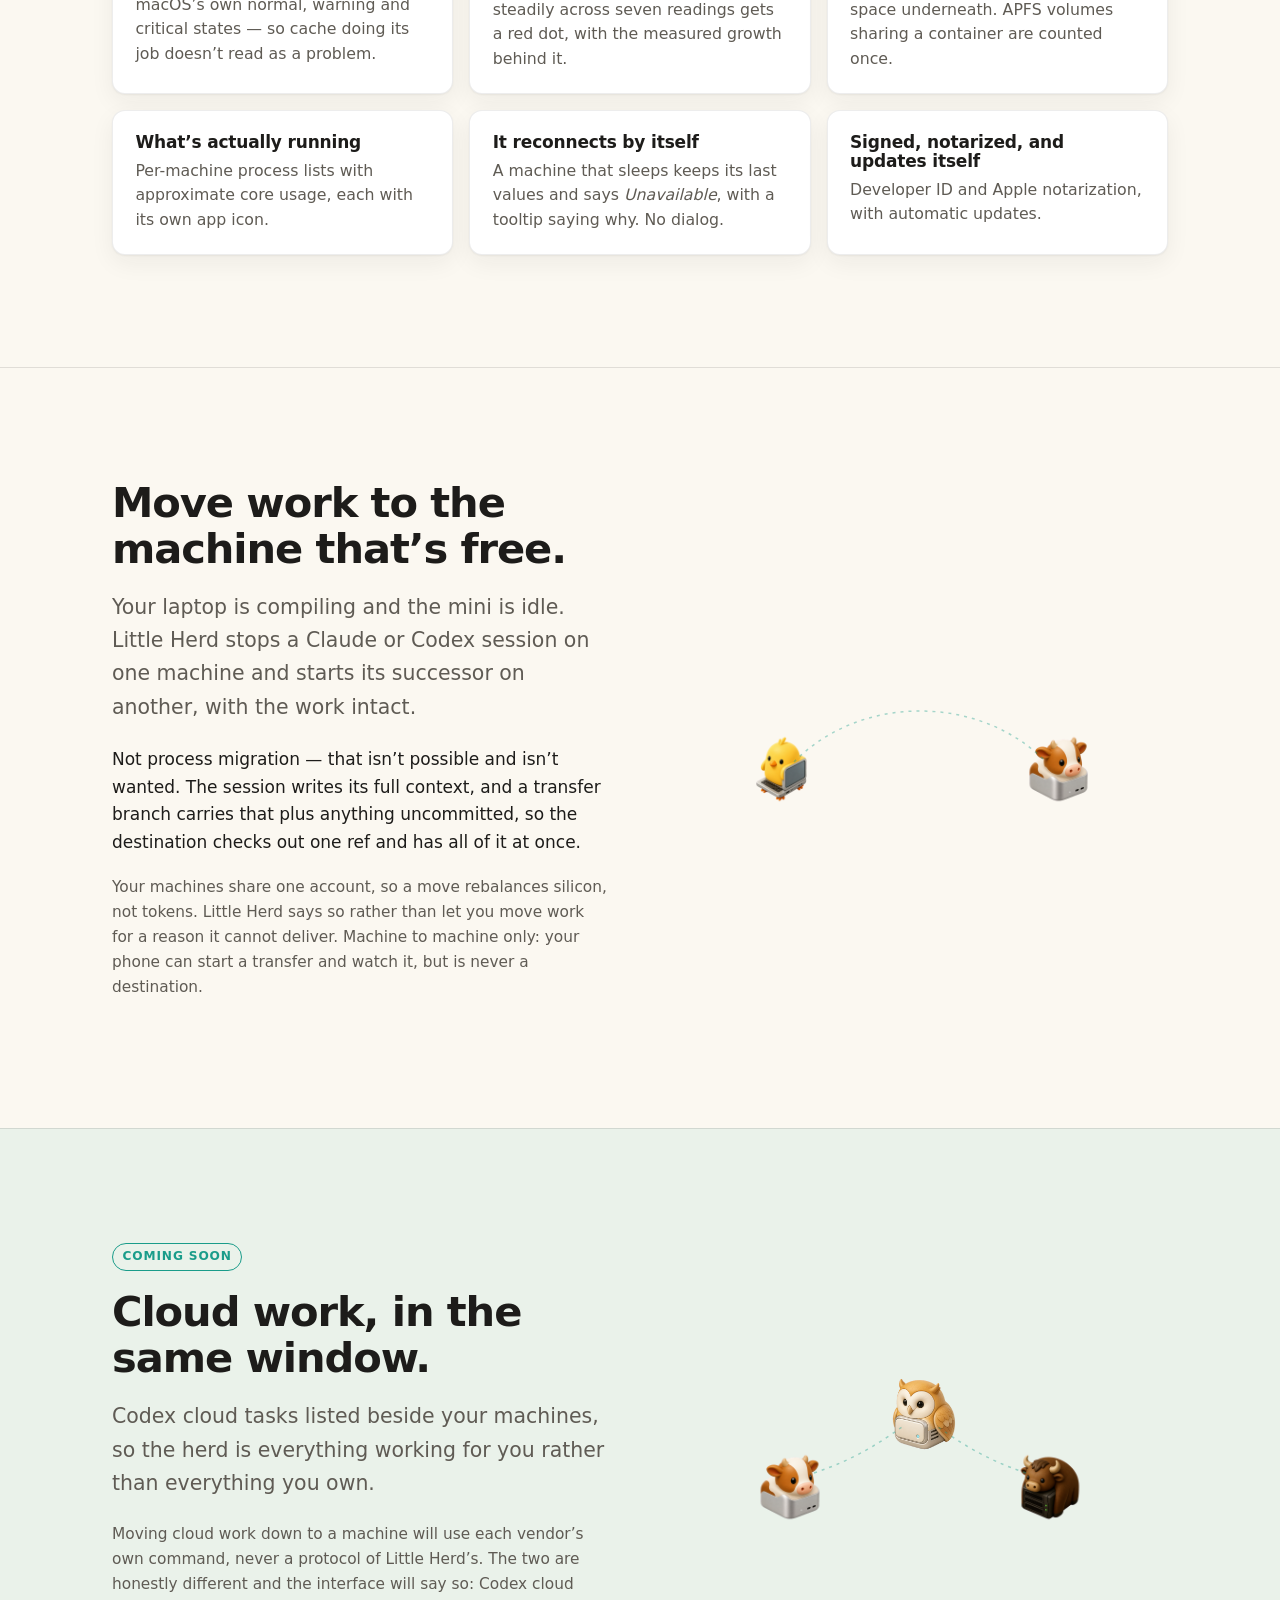
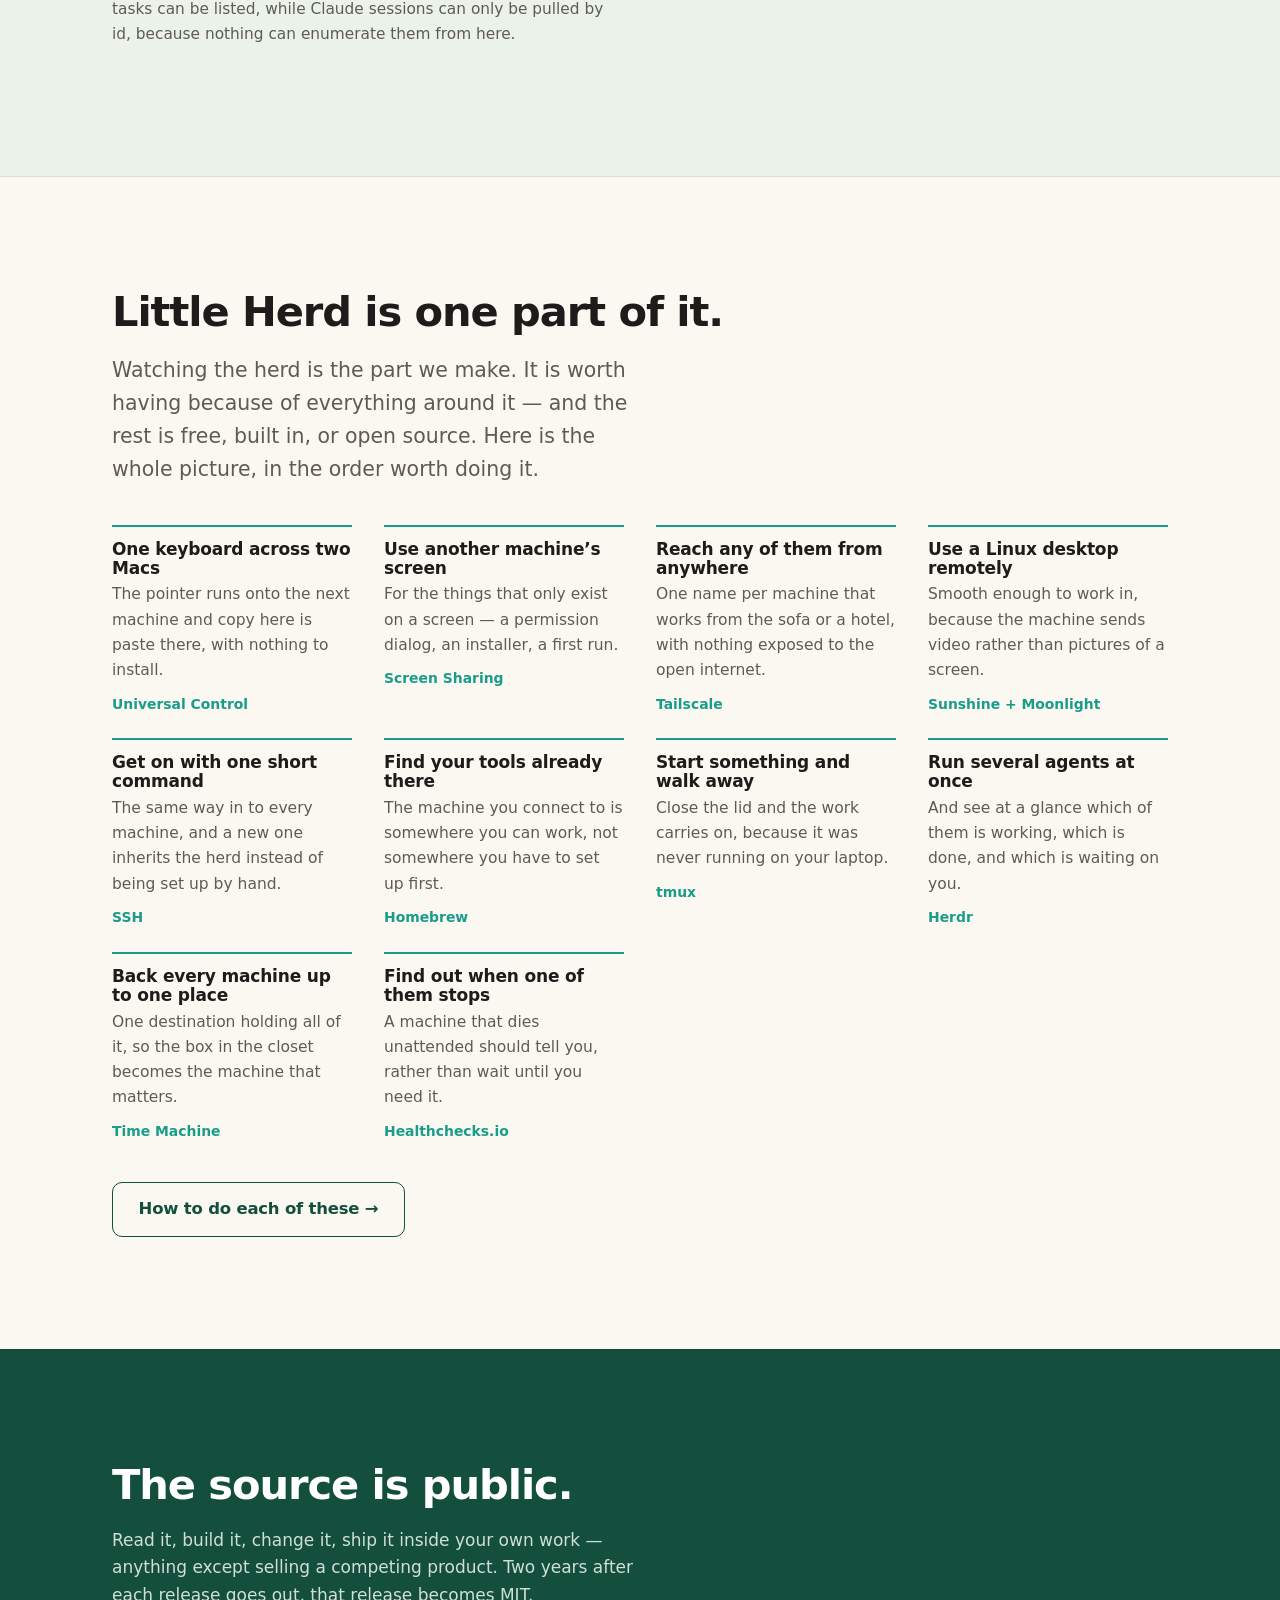
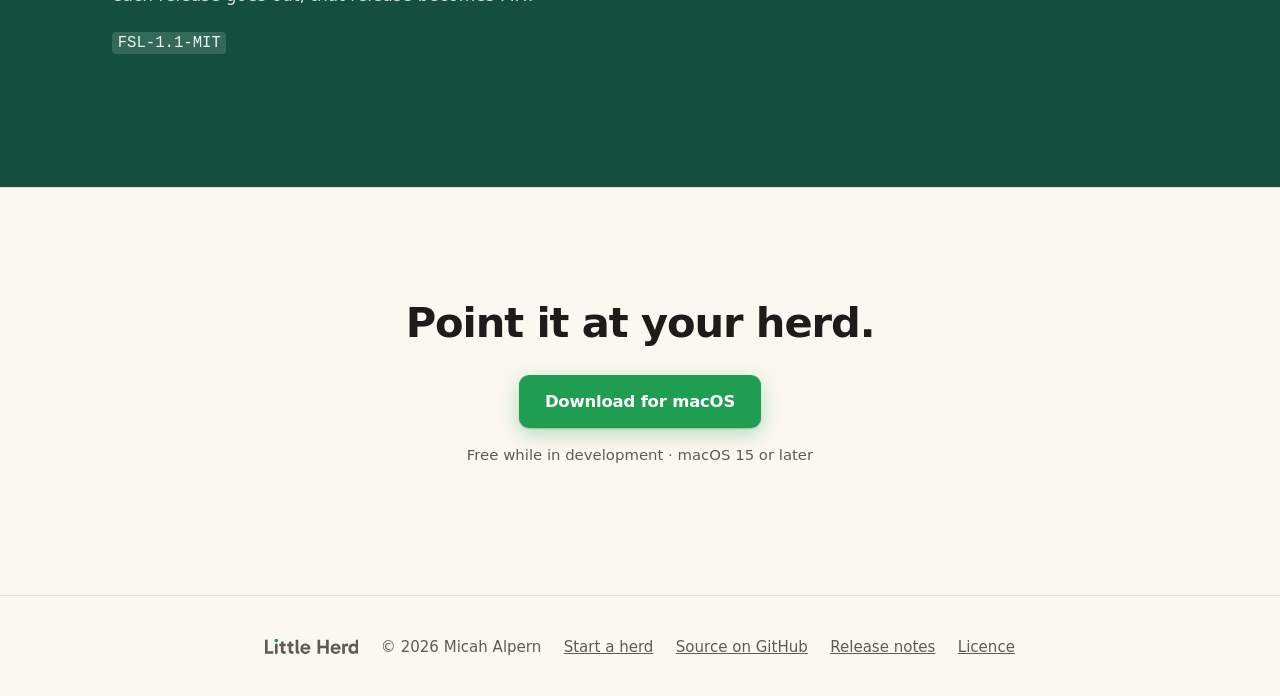
==== commit b2fc753d: "A tenth step, for the Linux desktop that VNC makes unusable Screen sharing is in the guide at step 2" ====
--- a/site/index.html
+++ b/site/index.html
@@ -258,6 +258,9 @@
       <div><h3>Reach any of them from anywhere</h3>
         <p>One name per machine that works from the sofa or a hotel, with nothing exposed to the open internet.</p>
         <a class="card-tool" href="herd.html#reach">Tailscale</a></div>
+      <div><h3>Use a Linux desktop remotely</h3>
+        <p>Smooth enough to work in, because the machine sends video rather than pictures of a screen.</p>
+        <a class="card-tool" href="herd.html#stream">Sunshine + Moonlight</a></div>
       <div><h3>Get on with one short command</h3>
         <p>The same way in to every machine, and a new one inherits the herd instead of being set up by hand.</p>
         <a class="card-tool" href="herd.html#connect">SSH</a></div>
